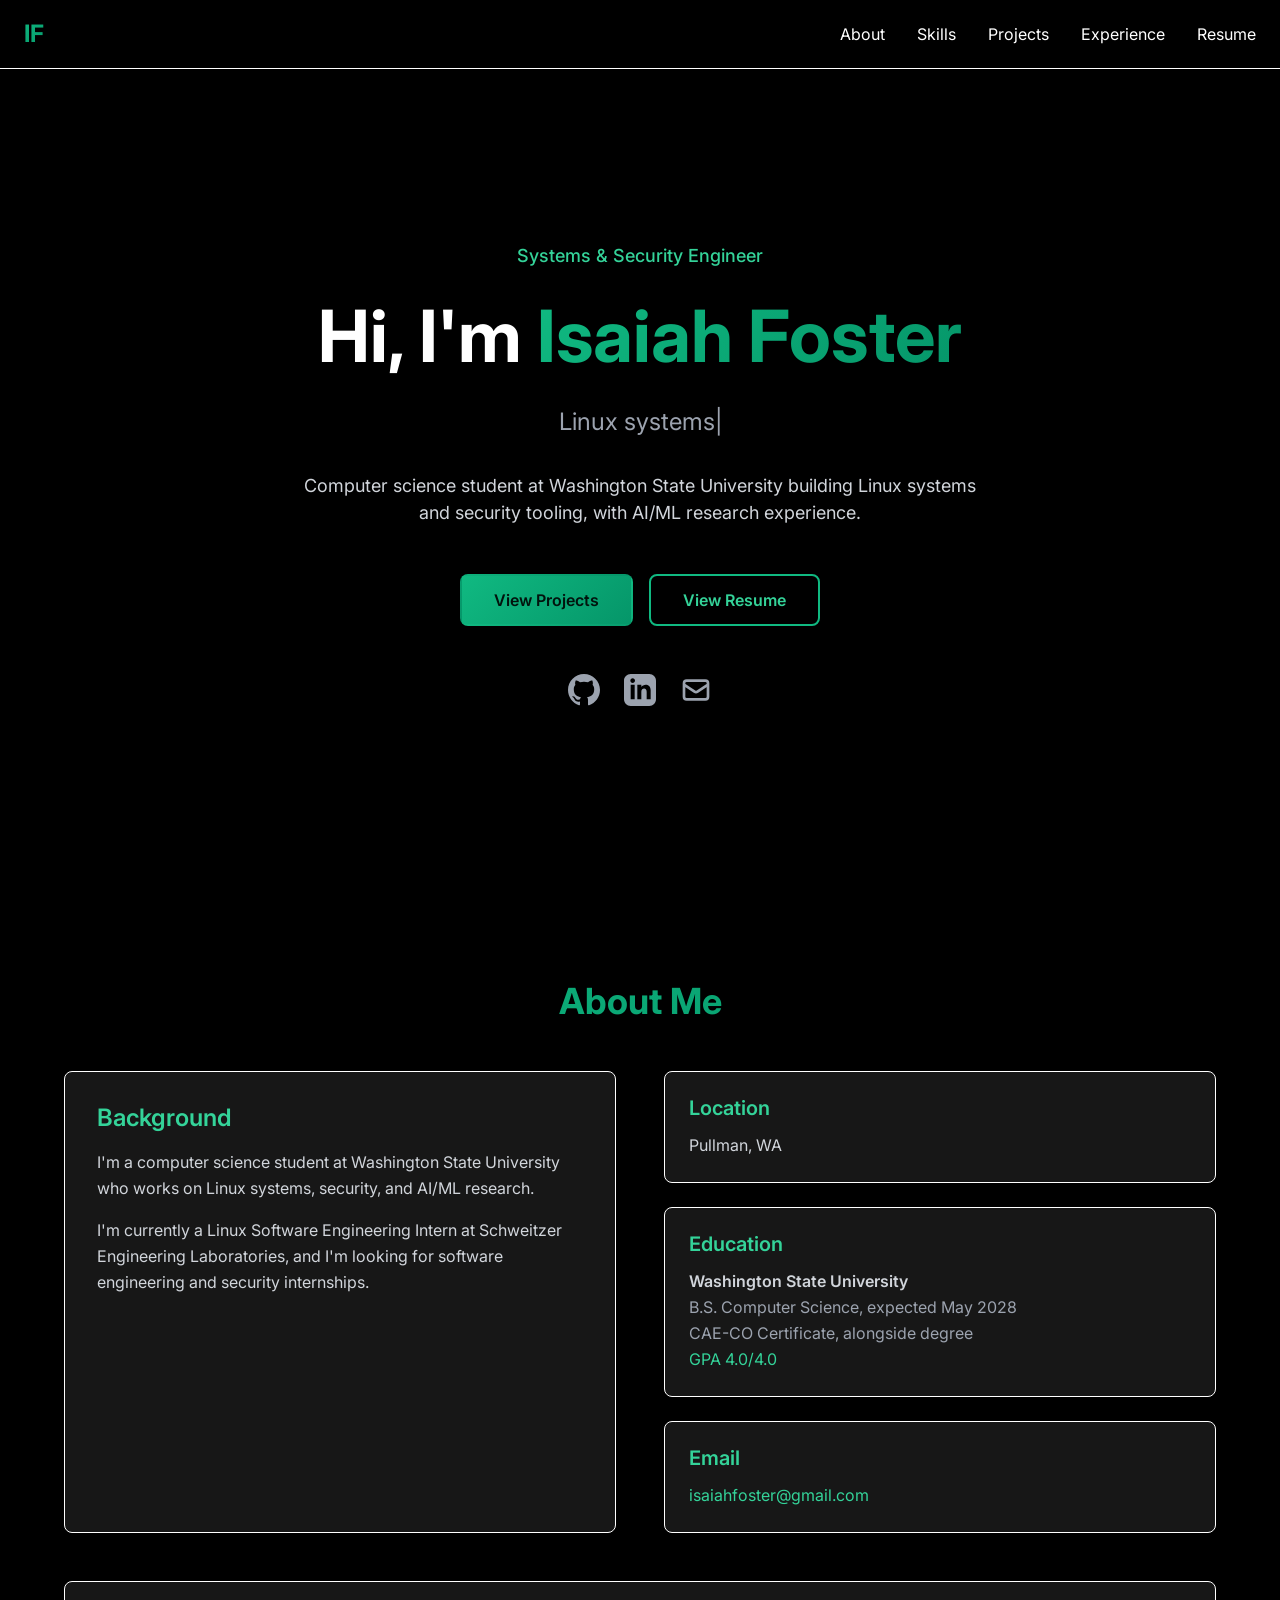
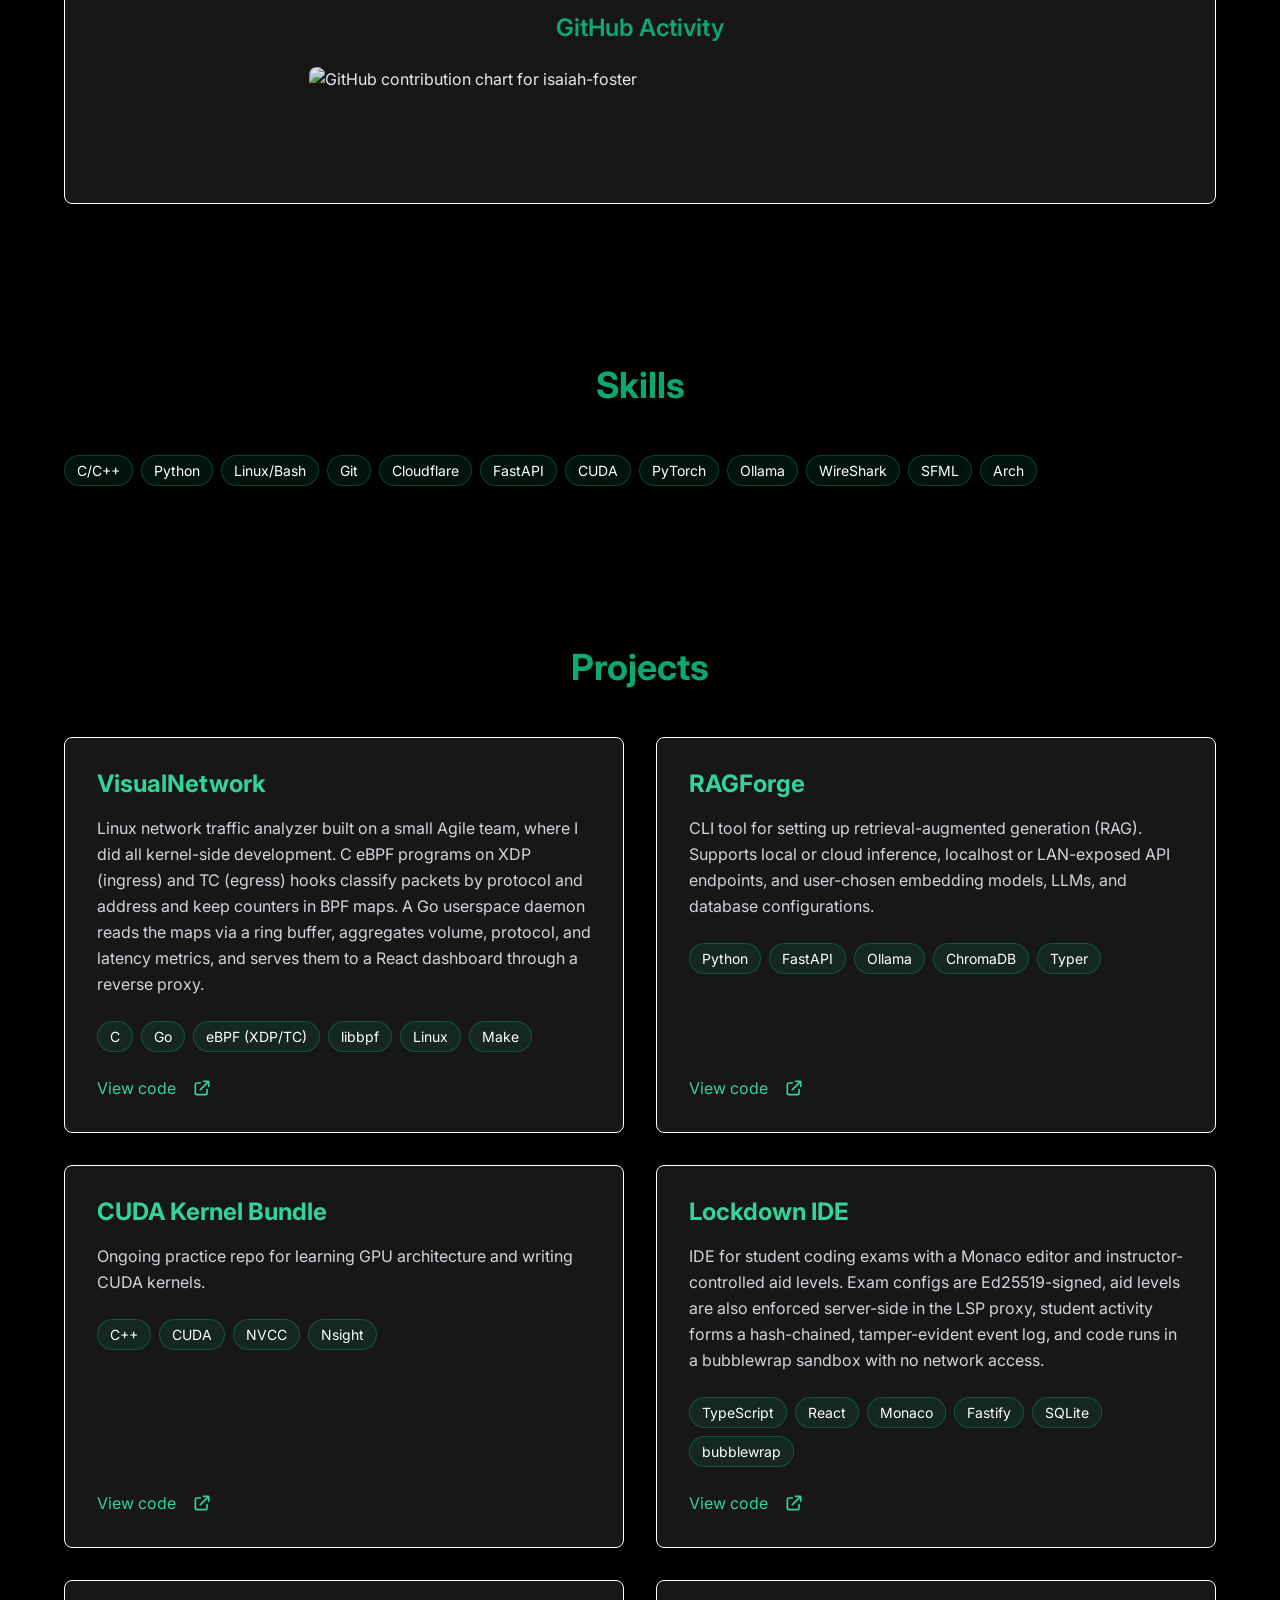
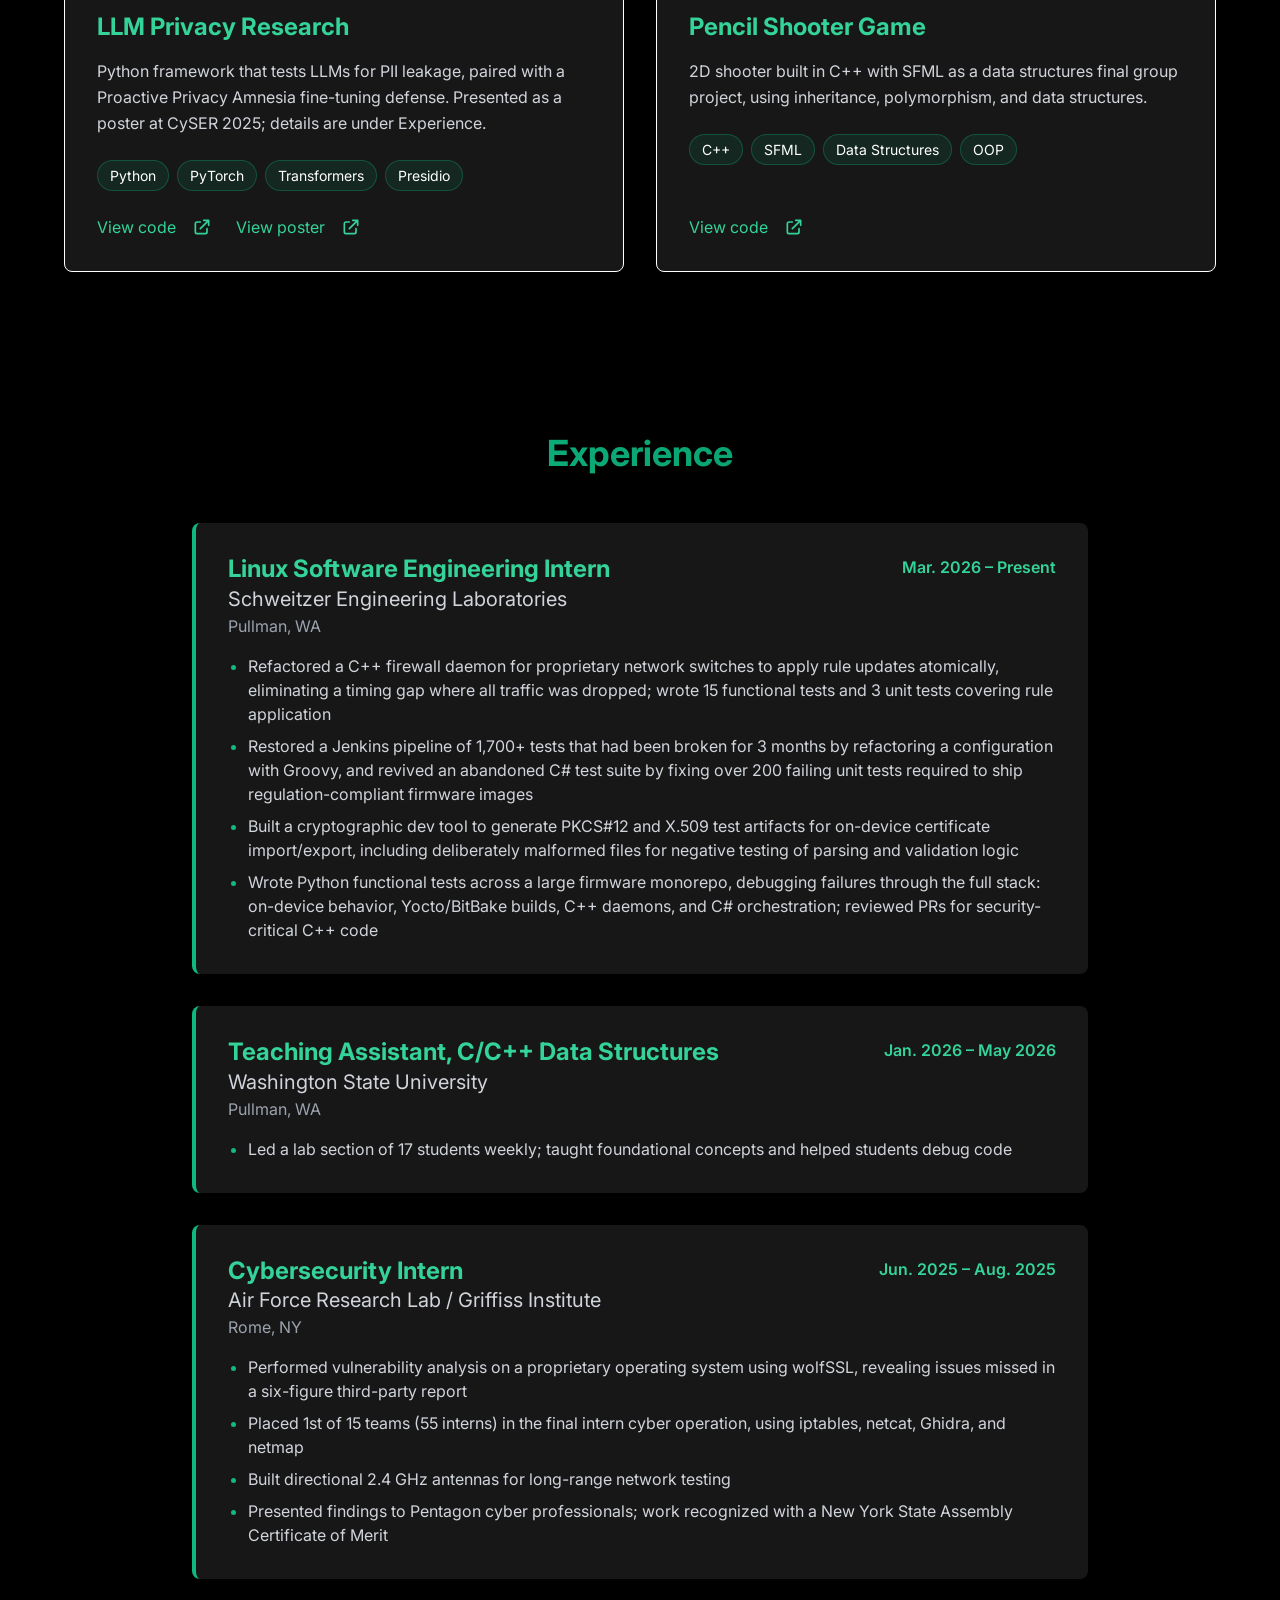
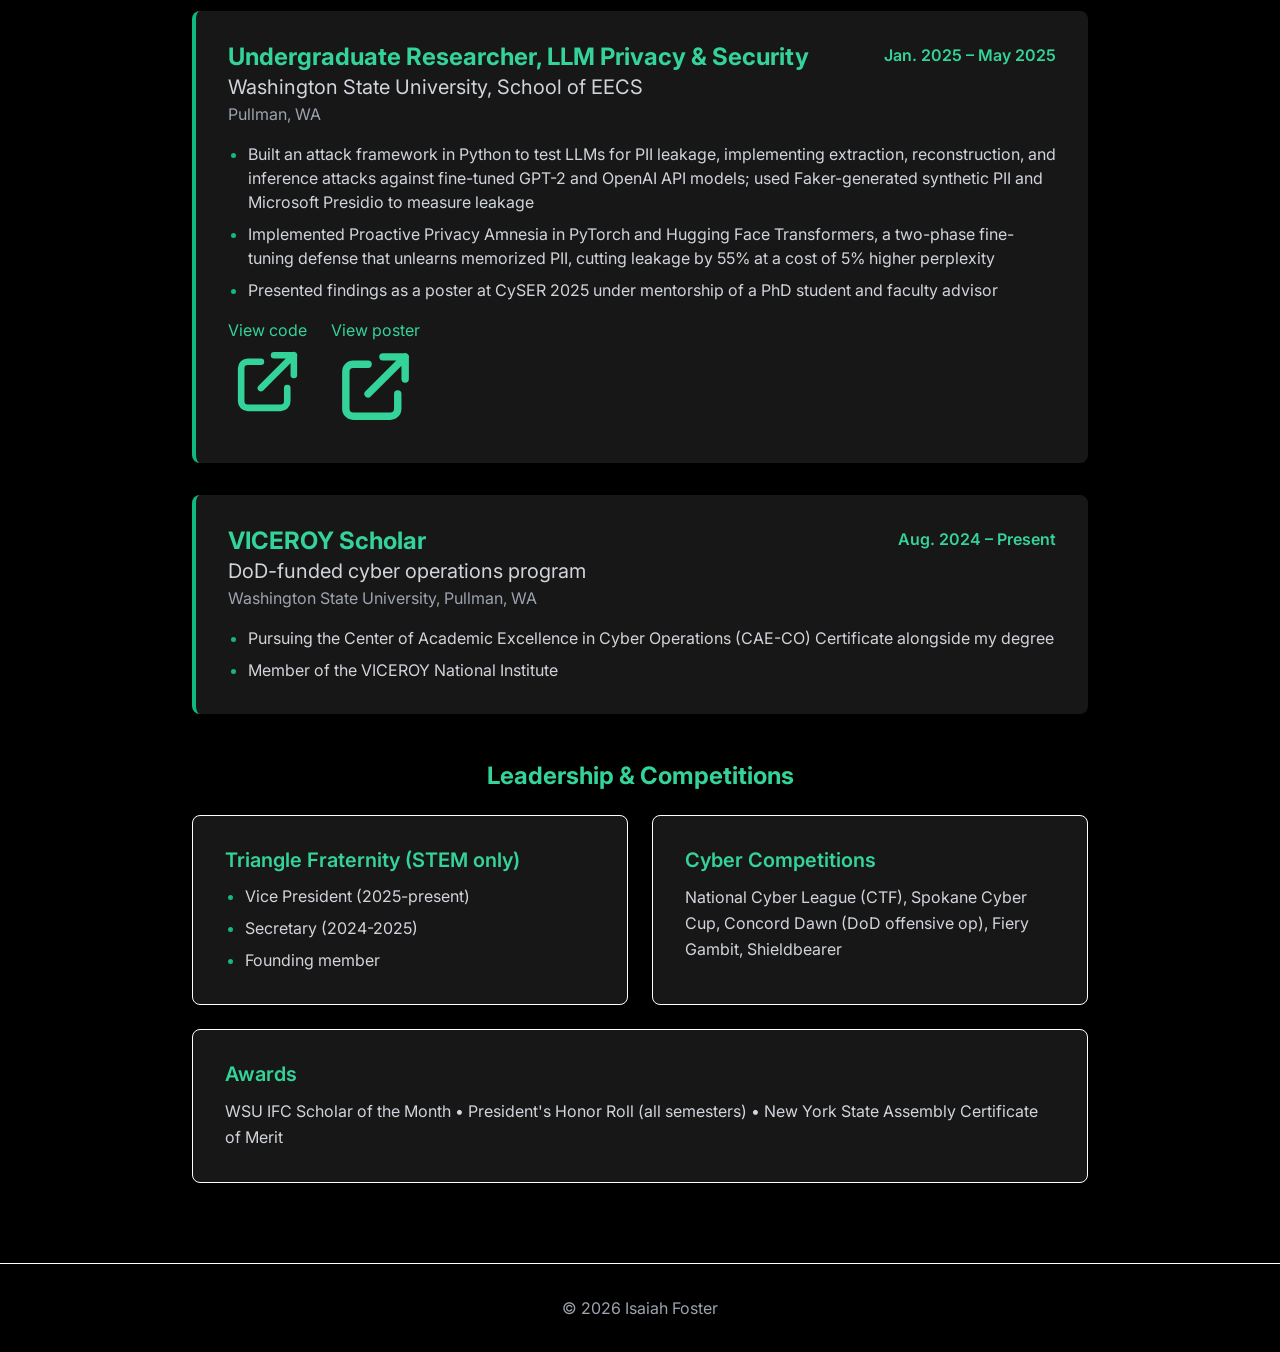
==== index.html @ 3e57e90a "Update content to match current resume - Retitle as Systems & Security Engineer; hero and About ment" ====
<!DOCTYPE html>
<html lang="en">
<head>
    <meta charset="UTF-8">
    <meta name="viewport" content="width=device-width, initial-scale=1.0">
    <title>Isaiah Foster | Systems & Security Engineer</title>
    <script>document.documentElement.classList.add('js');</script>
    <link rel="preconnect" href="https://fonts.googleapis.com">
    <link rel="preconnect" href="https://fonts.gstatic.com" crossorigin>
    <link rel="stylesheet" href="https://fonts.googleapis.com/css2?family=Inter:wght@400;500;600;700&display=swap">
    <link rel="stylesheet" href="style.css">
    <script src="main.js" defer></script>
</head>
<body>
    <a class="skip-link" href="#main">Skip to content</a>

    <header class="site-header">
        <nav class="nav" aria-label="Main">
            <div class="nav-bar">
                <a href="#home" class="logo gradient-text" aria-label="Isaiah Foster, back to top">IF</a>
                <ul class="nav-links">
                    <li><a href="#about">About</a></li>
                    <li><a href="#skills">Skills</a></li>
                    <li><a href="#projects">Projects</a></li>
                    <li><a href="#experience">Experience</a></li>
                    <li><a href="resume.html">Resume</a></li>
                </ul>
                <button id="mobile-menu-btn" class="menu-btn" type="button" aria-expanded="false" aria-controls="mobile-menu" aria-label="Open menu">
                    <svg fill="none" stroke="currentColor" viewBox="0 0 24 24" aria-hidden="true">
                        <path stroke-linecap="round" stroke-linejoin="round" stroke-width="2" d="M4 6h16M4 12h16M4 18h16"/>
                    </svg>
                </button>
            </div>
            <ul id="mobile-menu" class="mobile-menu" hidden>
                <li><a href="#about">About</a></li>
                <li><a href="#skills">Skills</a></li>
                <li><a href="#projects">Projects</a></li>
                <li><a href="#experience">Experience</a></li>
                <li><a href="resume.html">Resume</a></li>
            </ul>
        </nav>
    </header>

    <main id="main">
        <!-- Hero -->
        <section id="home" class="hero" aria-label="Introduction">
            <div class="hero-inner">
                <span class="eyebrow">Systems & Security Engineer</span>
                <h1>Hi, I'm <span class="gradient-text">Isaiah Foster</span></h1>
                <p class="typing" id="typing-text" aria-hidden="true"
                   data-phrases='["Linux systems", "Security", "AI/ML research"]'></p>
                <p class="lead">
                    Computer science student at Washington State University building Linux systems and security tooling, with AI/ML research experience.
                </p>
                <div class="btn-row">
                    <a href="#projects" class="btn btn-primary">View Projects</a>
                    <a href="resume.html" class="btn btn-outline">View Resume</a>
                </div>
                <ul class="socials">
                    <li>
                        <a href="https://github.com/isaiah-foster" target="_blank" rel="noopener noreferrer" aria-label="GitHub">
                            <svg fill="currentColor" viewBox="0 0 24 24" aria-hidden="true">
                                <path d="M12 0c-6.626 0-12 5.373-12 12 0 5.302 3.438 9.8 8.207 11.387.599.111.793-.261.793-.577v-2.234c-3.338.726-4.033-1.416-4.033-1.416-.546-1.387-1.333-1.756-1.333-1.756-1.089-.745.083-.729.083-.729 1.205.084 1.839 1.237 1.839 1.237 1.07 1.834 2.807 1.304 3.492.997.107-.775.418-1.305.762-1.604-2.665-.305-5.467-1.334-5.467-5.931 0-1.311.469-2.381 1.236-3.221-.124-.303-.535-1.524.117-3.176 0 0 1.008-.322 3.301 1.23.957-.266 1.983-.399 3.003-.404 1.02.005 2.047.138 3.006.404 2.291-1.552 3.297-1.23 3.297-1.23.653 1.653.242 2.874.118 3.176.77.84 1.235 1.911 1.235 3.221 0 4.609-2.807 5.624-5.479 5.921.43.372.823 1.102.823 2.222v3.293c0 .319.192.694.801.576 4.765-1.589 8.199-6.086 8.199-11.386 0-6.627-5.373-12-12-12z"/>
                            </svg>
                        </a>
                    </li>
                    <li>
                        <a href="https://www.linkedin.com/in/isaiah-foster001" target="_blank" rel="noopener noreferrer" aria-label="LinkedIn">
                            <svg fill="currentColor" viewBox="0 0 24 24" aria-hidden="true">
                                <path d="M19 0h-14c-2.761 0-5 2.239-5 5v14c0 2.761 2.239 5 5 5h14c2.762 0 5-2.239 5-5v-14c0-2.761-2.238-5-5-5zm-11 19h-3v-11h3v11zm-1.5-12.268c-.966 0-1.75-.79-1.75-1.764s.784-1.764 1.75-1.764 1.75.79 1.75 1.764-.783 1.764-1.75 1.764zm13.5 12.268h-3v-5.604c0-3.368-4-3.113-4 0v5.604h-3v-11h3v1.765c1.396-2.586 7-2.777 7 2.476v6.759z"/>
                            </svg>
                        </a>
                    </li>
                    <li>
                        <a href="mailto:isaiahfoster@gmail.com" aria-label="Email">
                            <svg fill="none" stroke="currentColor" viewBox="0 0 24 24" aria-hidden="true">
                                <path stroke-linecap="round" stroke-linejoin="round" stroke-width="2" d="M3 8l7.89 5.26a2 2 0 002.22 0L21 8M5 19h14a2 2 0 002-2V7a2 2 0 00-2-2H5a2 2 0 00-2 2v10a2 2 0 002 2z"/>
                            </svg>
                        </a>
                    </li>
                </ul>
            </div>
        </section>

        <!-- About -->
        <section id="about" class="section section-fade" aria-labelledby="about-title">
            <div class="container">
                <h2 id="about-title" class="section-title gradient-text">About Me</h2>
                <div class="about-grid">
                    <div class="card">
                        <h3>Background</h3>
                        <p>
                            I'm a computer science student at Washington State University who works on
                            Linux systems, security, and AI/ML research.
                        </p>
                        <p>
                            I'm currently a Linux Software Engineering Intern at Schweitzer Engineering
                            Laboratories, and I'm looking for software engineering and security internships.
                        </p>
                    </div>
                    <div class="stack">
                        <div class="card">
                            <h3>Location</h3>
                            <p>Pullman, WA</p>
                        </div>
                        <div class="card stack-lines">
                            <h3>Education</h3>
                            <p class="strong">Washington State University</p>
                            <p class="muted">B.S. Computer Science, expected May 2028</p>
                            <p class="muted">CAE-CO Certificate, alongside degree</p>
                            <p class="highlight">GPA 4.0/4.0</p>
                        </div>
                        <div class="card">
                            <h3>Email</h3>
                            <p><a href="mailto:isaiahfoster@gmail.com" class="text-link">isaiahfoster@gmail.com</a></p>
                        </div>
                    </div>
                </div>

                <div class="card github-activity">
                    <h3 class="gradient-text">GitHub Activity</h3>
                    <a href="https://github.com/isaiah-foster" target="_blank" rel="noopener noreferrer">
                        <img src="https://ghchart.rshah.org/10b981/isaiah-foster" alt="GitHub contribution chart for isaiah-foster" width="663" height="104" loading="lazy">
                    </a>
                </div>
            </div>
        </section>

        <!-- Skills -->
        <section id="skills" class="section section-fade" aria-labelledby="skills-title">
            <div class="container">
                <h2 id="skills-title" class="section-title gradient-text">Skills</h2>
                <!-- Flat logo grid kept as-is until the grouped skills commit -->
                <ul class="tags">
                    <li class="tag">C/C++</li>
                    <li class="tag">Python</li>
                    <li class="tag">Linux/Bash</li>
                    <li class="tag">Git</li>
                    <li class="tag">Cloudflare</li>
                    <li class="tag">FastAPI</li>
                    <li class="tag">CUDA</li>
                    <li class="tag">PyTorch</li>
                    <li class="tag">Ollama</li>
                    <li class="tag">WireShark</li>
                    <li class="tag">SFML</li>
                    <li class="tag">Arch</li>
                </ul>
            </div>
        </section>

        <!-- Projects -->
        <section id="projects" class="section section-fade" aria-labelledby="projects-title">
            <div class="container">
                <h2 id="projects-title" class="section-title gradient-text">Projects</h2>
                <div class="project-grid">
                    <article class="card card-hover project">
                        <h3>VisualNetwork</h3>
                        <p>
                            Linux network traffic analyzer built on a small Agile team, where I did all kernel-side development.
                            C eBPF programs on XDP (ingress) and TC (egress) hooks classify packets by protocol and address
                            and keep counters in BPF maps. A Go userspace daemon reads the maps via a ring buffer, aggregates
                            volume, protocol, and latency metrics, and serves them to a React dashboard through a reverse proxy.
                        </p>
                        <ul class="tags" aria-label="Technologies">
                            <li class="tag">C</li>
                            <li class="tag">Go</li>
                            <li class="tag">eBPF (XDP/TC)</li>
                            <li class="tag">libbpf</li>
                            <li class="tag">Linux</li>
                            <li class="tag">Make</li>
                        </ul>
                        <div class="project-links">
                            <a href="https://github.com/isaiah-foster/Visual-Network" target="_blank" rel="noopener noreferrer" class="text-link">
                                View code<span class="sr-only"> for VisualNetwork on GitHub</span>
                                <svg fill="none" stroke="currentColor" viewBox="0 0 24 24" aria-hidden="true"><path stroke-linecap="round" stroke-linejoin="round" stroke-width="2" d="M10 6H6a2 2 0 00-2 2v10a2 2 0 002 2h10a2 2 0 002-2v-4M14 4h6m0 0v6m0-6L10 14"/></svg>
                            </a>
                        </div>
                    </article>

                    <article class="card card-hover project">
                        <h3>RAGForge</h3>
                        <p>
                            CLI tool for setting up retrieval-augmented generation (RAG). Supports local or cloud inference,
                            localhost or LAN-exposed API endpoints, and user-chosen embedding models, LLMs, and database configurations.
                        </p>
                        <ul class="tags" aria-label="Technologies">
                            <li class="tag">Python</li>
                            <li class="tag">FastAPI</li>
                            <li class="tag">Ollama</li>
                            <li class="tag">ChromaDB</li>
                            <li class="tag">Typer</li>
                        </ul>
                        <div class="project-links">
                            <a href="https://github.com/isaiah-foster/RAGForge" target="_blank" rel="noopener noreferrer" class="text-link">
                                View code<span class="sr-only"> for RAGForge on GitHub</span>
                                <svg fill="none" stroke="currentColor" viewBox="0 0 24 24" aria-hidden="true"><path stroke-linecap="round" stroke-linejoin="round" stroke-width="2" d="M10 6H6a2 2 0 00-2 2v10a2 2 0 002 2h10a2 2 0 002-2v-4M14 4h6m0 0v6m0-6L10 14"/></svg>
                            </a>
                        </div>
                    </article>

                    <article class="card card-hover project">
                        <h3>CUDA Kernel Bundle</h3>
                        <p>
                            Ongoing practice repo for learning GPU architecture and writing CUDA kernels.
                        </p>
                        <ul class="tags" aria-label="Technologies">
                            <li class="tag">C++</li>
                            <li class="tag">CUDA</li>
                            <li class="tag">NVCC</li>
                            <li class="tag">Nsight</li>
                        </ul>
                        <div class="project-links">
                            <a href="https://github.com/isaiah-foster/CUDA-Kernel-Bundle" target="_blank" rel="noopener noreferrer" class="text-link">
                                View code<span class="sr-only"> for CUDA Kernel Bundle on GitHub</span>
                                <svg fill="none" stroke="currentColor" viewBox="0 0 24 24" aria-hidden="true"><path stroke-linecap="round" stroke-linejoin="round" stroke-width="2" d="M10 6H6a2 2 0 00-2 2v10a2 2 0 002 2h10a2 2 0 002-2v-4M14 4h6m0 0v6m0-6L10 14"/></svg>
                            </a>
                        </div>
                    </article>

                    <article class="card card-hover project">
                        <h3>Lockdown IDE</h3>
                        <p>
                            IDE for student coding exams with a Monaco editor and instructor-controlled aid levels. Exam configs are
                            Ed25519-signed, aid levels are also enforced server-side in the LSP proxy, student activity forms a
                            hash-chained, tamper-evident event log, and code runs in a bubblewrap sandbox with no network access.
                        </p>
                        <ul class="tags" aria-label="Technologies">
                            <li class="tag">TypeScript</li>
                            <li class="tag">React</li>
                            <li class="tag">Monaco</li>
                            <li class="tag">Fastify</li>
                            <li class="tag">SQLite</li>
                            <li class="tag">bubblewrap</li>
                        </ul>
                        <div class="project-links">
                            <a href="https://github.com/isaiah-foster/lockdown-ide" target="_blank" rel="noopener noreferrer" class="text-link">
                                View code<span class="sr-only"> for Lockdown IDE on GitHub</span>
                                <svg fill="none" stroke="currentColor" viewBox="0 0 24 24" aria-hidden="true"><path stroke-linecap="round" stroke-linejoin="round" stroke-width="2" d="M10 6H6a2 2 0 00-2 2v10a2 2 0 002 2h10a2 2 0 002-2v-4M14 4h6m0 0v6m0-6L10 14"/></svg>
                            </a>
                        </div>
                    </article>

                    <article class="card card-hover project">
                        <h3>LLM Privacy Research</h3>
                        <p>
                            Python framework that tests LLMs for PII leakage, paired with a Proactive Privacy Amnesia fine-tuning
                            defense. Presented as a poster at CySER 2025; details are under Experience.
                        </p>
                        <ul class="tags" aria-label="Technologies">
                            <li class="tag">Python</li>
                            <li class="tag">PyTorch</li>
                            <li class="tag">Transformers</li>
                            <li class="tag">Presidio</li>
                        </ul>
                        <div class="project-links">
                            <a href="https://github.com/isaiah-foster/LLM-defense-research-project" target="_blank" rel="noopener noreferrer" class="text-link">
                                View code<span class="sr-only"> for the LLM privacy research on GitHub</span>
                                <svg fill="none" stroke="currentColor" viewBox="0 0 24 24" aria-hidden="true"><path stroke-linecap="round" stroke-linejoin="round" stroke-width="2" d="M10 6H6a2 2 0 00-2 2v10a2 2 0 002 2h10a2 2 0 002-2v-4M14 4h6m0 0v6m0-6L10 14"/></svg>
                            </a>
                            <a href="https://github.com/isaiah-foster/LLM-defense-research-project/blob/ChatUI/GPT2-Testing/Misc/CySER_poster_2025.jpg" target="_blank" rel="noopener noreferrer" class="text-link">
                                View poster<span class="sr-only"> from CySER 2025</span>
                                <svg fill="none" stroke="currentColor" viewBox="0 0 24 24" aria-hidden="true"><path stroke-linecap="round" stroke-linejoin="round" stroke-width="2" d="M10 6H6a2 2 0 00-2 2v10a2 2 0 002 2h10a2 2 0 002-2v-4M14 4h6m0 0v6m0-6L10 14"/></svg>
                            </a>
                        </div>
                    </article>

                    <article class="card card-hover project">
                        <h3>Pencil Shooter Game</h3>
                        <p>
                            2D shooter built in C++ with SFML as a data structures final group project, using inheritance,
                            polymorphism, and data structures.
                        </p>
                        <ul class="tags" aria-label="Technologies">
                            <li class="tag">C++</li>
                            <li class="tag">SFML</li>
                            <li class="tag">Data Structures</li>
                            <li class="tag">OOP</li>
                        </ul>
                        <div class="project-links">
                            <a href="https://github.com/isaiah-foster/Pencil-Shooter-Game" target="_blank" rel="noopener noreferrer" class="text-link">
                                View code<span class="sr-only"> for Pencil Shooter Game on GitHub</span>
                                <svg fill="none" stroke="currentColor" viewBox="0 0 24 24" aria-hidden="true"><path stroke-linecap="round" stroke-linejoin="round" stroke-width="2" d="M10 6H6a2 2 0 00-2 2v10a2 2 0 002 2h10a2 2 0 002-2v-4M14 4h6m0 0v6m0-6L10 14"/></svg>
                            </a>
                        </div>
                    </article>
                </div>
            </div>
        </section>

        <!-- Experience -->
        <section id="experience" class="section section-fade" aria-labelledby="experience-title">
            <div class="container-narrow">
                <h2 id="experience-title" class="section-title gradient-text">Experience</h2>
                <div class="timeline">
                    <article class="job">
                        <div class="job-head">
                            <div>
                                <h3>Linux Software Engineering Intern</h3>
                                <p class="job-org">Schweitzer Engineering Laboratories</p>
                                <p class="job-loc">Pullman, WA</p>
                            </div>
                            <p class="job-date">Mar. 2026 – Present</p>
                        </div>
                        <ul class="bullets">
                            <li>Refactored a C++ firewall daemon for proprietary network switches to apply rule updates atomically, eliminating a timing gap where all traffic was dropped; wrote 15 functional tests and 3 unit tests covering rule application</li>
                            <li>Restored a Jenkins pipeline of 1,700+ tests that had been broken for 3 months by refactoring a configuration with Groovy, and revived an abandoned C# test suite by fixing over 200 failing unit tests required to ship regulation-compliant firmware images</li>
                            <li>Built a cryptographic dev tool to generate PKCS#12 and X.509 test artifacts for on-device certificate import/export, including deliberately malformed files for negative testing of parsing and validation logic</li>
                            <li>Wrote Python functional tests across a large firmware monorepo, debugging failures through the full stack: on-device behavior, Yocto/BitBake builds, C++ daemons, and C# orchestration; reviewed PRs for security-critical C++ code</li>
                        </ul>
                    </article>

                    <article class="job">
                        <div class="job-head">
                            <div>
                                <h3>Teaching Assistant, C/C++ Data Structures</h3>
                                <p class="job-org">Washington State University</p>
                                <p class="job-loc">Pullman, WA</p>
                            </div>
                            <p class="job-date">Jan. 2026 – May 2026</p>
                        </div>
                        <ul class="bullets">
                            <li>Led a lab section of 17 students weekly; taught foundational concepts and helped students debug code</li>
                        </ul>
                    </article>

                    <article class="job">
                        <div class="job-head">
                            <div>
                                <h3>Cybersecurity Intern</h3>
                                <p class="job-org">Air Force Research Lab / Griffiss Institute</p>
                                <p class="job-loc">Rome, NY</p>
                            </div>
                            <p class="job-date">Jun. 2025 – Aug. 2025</p>
                        </div>
                        <ul class="bullets">
                            <li>Performed vulnerability analysis on a proprietary operating system using wolfSSL, revealing issues missed in a six-figure third-party report</li>
                            <li>Placed 1st of 15 teams (55 interns) in the final intern cyber operation, using iptables, netcat, Ghidra, and netmap</li>
                            <li>Built directional 2.4 GHz antennas for long-range network testing</li>
                            <li>Presented findings to Pentagon cyber professionals; work recognized with a New York State Assembly Certificate of Merit</li>
                        </ul>
                    </article>

                    <article class="job">
                        <div class="job-head">
                            <div>
                                <h3>Undergraduate Researcher, LLM Privacy & Security</h3>
                                <p class="job-org">Washington State University, School of EECS</p>
                                <p class="job-loc">Pullman, WA</p>
                            </div>
                            <p class="job-date">Jan. 2025 – May 2025</p>
                        </div>
                        <ul class="bullets">
                            <li>Built an attack framework in Python to test LLMs for PII leakage, implementing extraction, reconstruction, and inference attacks against fine-tuned GPT-2 and OpenAI API models; used Faker-generated synthetic PII and Microsoft Presidio to measure leakage</li>
                            <li>Implemented Proactive Privacy Amnesia in PyTorch and Hugging Face Transformers, a two-phase fine-tuning defense that unlearns memorized PII, cutting leakage by 55% at a cost of 5% higher perplexity</li>
                            <li>Presented findings as a poster at CySER 2025 under mentorship of a PhD student and faculty advisor</li>
                        </ul>
                        <div class="job-links">
                            <a href="https://github.com/isaiah-foster/LLM-defense-research-project" target="_blank" rel="noopener noreferrer" class="text-link">
                                View code<span class="sr-only"> for the LLM privacy research on GitHub</span>
                                <svg fill="none" stroke="currentColor" viewBox="0 0 24 24" aria-hidden="true"><path stroke-linecap="round" stroke-linejoin="round" stroke-width="2" d="M10 6H6a2 2 0 00-2 2v10a2 2 0 002 2h10a2 2 0 002-2v-4M14 4h6m0 0v6m0-6L10 14"/></svg>
                            </a>
                            <a href="https://github.com/isaiah-foster/LLM-defense-research-project/blob/ChatUI/GPT2-Testing/Misc/CySER_poster_2025.jpg" target="_blank" rel="noopener noreferrer" class="text-link">
                                View poster<span class="sr-only"> from CySER 2025</span>
                                <svg fill="none" stroke="currentColor" viewBox="0 0 24 24" aria-hidden="true"><path stroke-linecap="round" stroke-linejoin="round" stroke-width="2" d="M10 6H6a2 2 0 00-2 2v10a2 2 0 002 2h10a2 2 0 002-2v-4M14 4h6m0 0v6m0-6L10 14"/></svg>
                            </a>
                        </div>
                    </article>

                    <article class="job">
                        <div class="job-head">
                            <div>
                                <h3>VICEROY Scholar</h3>
                                <p class="job-org">DoD-funded cyber operations program</p>
                                <p class="job-loc">Washington State University, Pullman, WA</p>
                            </div>
                            <p class="job-date">Aug. 2024 – Present</p>
                        </div>
                        <ul class="bullets">
                            <li>Pursuing the Center of Academic Excellence in Cyber Operations (CAE-CO) Certificate alongside my degree</li>
                            <li>Member of the VICEROY National Institute</li>
                        </ul>
                    </article>
                </div>

                <div class="extras">
                    <h3>Leadership & Competitions</h3>
                    <div class="extras-grid">
                        <div class="card">
                            <h4>Triangle Fraternity (STEM only)</h4>
                            <ul class="bullets">
                                <li>Vice President (2025-present)</li>
                                <li>Secretary (2024-2025)</li>
                                <li>Founding member</li>
                            </ul>
                        </div>
                        <div class="card">
                            <h4>Cyber Competitions</h4>
                            <p>National Cyber League (CTF), Spokane Cyber Cup, Concord Dawn (DoD offensive op), Fiery Gambit, Shieldbearer</p>
                        </div>
                    </div>
                    <div class="card">
                        <h4>Awards</h4>
                        <p>WSU IFC Scholar of the Month • President's Honor Roll (all semesters) • New York State Assembly Certificate of Merit</p>
                    </div>
                </div>
            </div>
        </section>
    </main>

    <footer class="site-footer">
        <p>&copy; 2026 Isaiah Foster</p>
    </footer>
</body>
</html>
---- style.css ----
/* Isaiah Foster — site styles. Plain CSS, no build step. */

:root {
    --bg: #000;
    --surface: #171717;
    --border: #fff;
    --text: #fff;
    --text-muted: #d1d5db;
    --text-subtle: #9ca3af;
    --accent: #10b981;
    --accent-dark: #059669;
    --accent-light: #34d399;
    --accent-lighter: #6ee7b7;
    --on-accent: #02130d;
    --radius: 0.5rem;
    --nav-height: 4.5rem;
    color-scheme: dark;
}

/* ---------- Reset ---------- */

*, *::before, *::after {
    box-sizing: border-box;
}

html {
    -webkit-text-size-adjust: 100%;
}

body {
    margin: 0;
    background: var(--bg);
    color: var(--text);
    font-family: 'Inter', system-ui, -apple-system, 'Segoe UI', Roboto, Helvetica, Arial, sans-serif;
    line-height: 1.5;
}

h1, h2, h3, h4, p, ul {
    margin: 0;
}

h1, h2, h3, h4 {
    line-height: 1.2;
}

img, svg {
    display: block;
    max-width: 100%;
}

img {
    height: auto;
}

a {
    color: inherit;
    text-decoration: none;
}

button {
    font: inherit;
    color: inherit;
    background: none;
    border: 0;
    padding: 0;
    cursor: pointer;
}

:focus-visible {
    outline: 2px solid var(--accent-light);
    outline-offset: 3px;
    border-radius: 2px;
}

[id] {
    scroll-margin-top: calc(var(--nav-height) + 0.5rem);
}

.sr-only {
    position: absolute;
    width: 1px;
    height: 1px;
    padding: 0;
    margin: -1px;
    overflow: hidden;
    clip: rect(0, 0, 0, 0);
    white-space: nowrap;
    border: 0;
}

.skip-link {
    position: absolute;
    top: -100px;
    left: 1rem;
    z-index: 100;
    padding: 0.5rem 1rem;
    border-radius: var(--radius);
    background: var(--accent);
    color: var(--on-accent);
    font-weight: 600;
}

.skip-link:focus {
    top: 1rem;
}

/* ---------- Shared pieces ---------- */

.container {
    max-width: 72rem;
    margin-inline: auto;
}

.container-narrow {
    max-width: 56rem;
    margin-inline: auto;
}

.gradient-text {
    background: linear-gradient(135deg, var(--accent) 0%, var(--accent-dark) 100%);
    -webkit-background-clip: text;
    background-clip: text;
    -webkit-text-fill-color: transparent;
    color: var(--accent);
}

.card {
    background: var(--surface);
    border: 1px solid var(--border);
    border-radius: var(--radius);
    padding: 1.5rem;
}

.card-lg {
    padding: 1.5rem;
}

.card-hover {
    transition: transform 0.3s ease, box-shadow 0.3s ease;
}

.card-hover:hover {
    transform: translateY(-8px);
    box-shadow: 0 20px 40px rgba(16, 185, 129, 0.3);
}

.tags {
    display: flex;
    flex-wrap: wrap;
    gap: 0.5rem;
    padding: 0;
    list-style: none;
}

.tag {
    padding: 0.25rem 0.75rem;
    border-radius: 9999px;
    font-size: 0.875rem;
    background: rgba(16, 185, 129, 0.1);
    border: 1px solid rgba(16, 185, 129, 0.3);
    transition: background-color 0.3s ease, border-color 0.3s ease;
}

.tag:hover {
    background: rgba(16, 185, 129, 0.2);
    border-color: rgba(16, 185, 129, 0.5);
}

.text-link {
    color: var(--accent-light);
    transition: color 0.2s ease;
}

.text-link:hover {
    color: var(--accent-lighter);
}

.btn {
    display: inline-block;
    padding: 0.75rem 2rem;
    border-radius: var(--radius);
    border: 2px solid transparent;
    font-weight: 600;
    text-align: center;
    transition: opacity 0.2s ease, background-color 0.2s ease, color 0.2s ease;
}

.btn-primary {
    background: linear-gradient(135deg, var(--accent) 0%, var(--accent-dark) 100%);
    color: var(--on-accent);
}

.btn-primary:hover {
    opacity: 0.9;
}

.btn-outline {
    border-color: var(--accent);
    color: var(--accent-light);
}

.btn-outline:hover {
    background: var(--accent);
    color: var(--on-accent);
}

/* ---------- Navigation ---------- */

.site-header {
    position: fixed;
    top: 0;
    left: 0;
    right: 0;
    z-index: 50;
    background: rgba(0, 0, 0, 0.8);
    -webkit-backdrop-filter: blur(12px);
    backdrop-filter: blur(12px);
    border-bottom: 1px solid var(--border);
}

.nav {
    max-width: 80rem;
    margin-inline: auto;
    padding: 1rem 1.5rem;
}

.nav-bar {
    display: flex;
    justify-content: space-between;
    align-items: center;
}

.logo {
    font-size: 1.5rem;
    font-weight: 700;
}

.nav-links {
    display: none;
    gap: 2rem;
    padding: 0;
    list-style: none;
}

.nav-links a,
.mobile-menu a {
    transition: color 0.2s ease;
}

.nav-links a:hover,
.mobile-menu a:hover,
.nav-links a[aria-current="page"] {
    color: var(--accent-light);
}

.nav-links-static {
    display: flex;
    gap: 1.5rem;
}

.menu-btn {
    display: flex;
    padding: 0.5rem;
    margin: -0.5rem;
}

.menu-btn svg {
    width: 1.5rem;
    height: 1.5rem;
}

.mobile-menu {
    padding: 0;
    margin-top: 1rem;
    list-style: none;
}

.mobile-menu a {
    display: block;
    padding: 0.5rem 0;
}

@media (min-width: 768px) {
    .nav-links {
        display: flex;
    }

    .menu-btn,
    .mobile-menu {
        display: none;
    }
}

/* ---------- Sections ---------- */

.section {
    padding: 5rem 1.5rem;
}

.section-title {
    font-size: 2.25rem;
    font-weight: 700;
    text-align: center;
    margin-bottom: 3rem;
}

/* Fade-in only applies when JS is running, so content is never stuck hidden. */
.js .section-fade {
    opacity: 0;
    transform: translateY(30px);
    transition: opacity 0.8s ease, transform 0.8s ease;
}

.js .section-fade.visible {
    opacity: 1;
    transform: none;
}

/* ---------- Hero ---------- */

.hero {
    min-height: 100vh;
    min-height: 100svh;
    display: flex;
    align-items: center;
    justify-content: center;
    padding: 6rem 1.5rem 3rem;
    text-align: center;
}

.hero-inner {
    max-width: 56rem;
}

.eyebrow {
    display: block;
    margin-bottom: 1.5rem;
    color: var(--accent-light);
    font-size: 1.125rem;
    font-weight: 500;
}

.hero h1 {
    font-size: clamp(2.5rem, 9vw, 4.5rem);
    font-weight: 700;
    margin-bottom: 1.5rem;
}

.typing {
    min-height: 1.5em;
    margin-bottom: 2rem;
    color: var(--text-subtle);
    font-size: 1.25rem;
}

.typing-cursor::after {
    content: '|';
    animation: blink 1s infinite;
}

@keyframes blink {
    0%, 50% { opacity: 1; }
    51%, 100% { opacity: 0; }
}

.lead {
    max-width: 42rem;
    margin: 0 auto 3rem;
    color: var(--text-muted);
    font-size: 1.125rem;
}

.btn-row {
    display: flex;
    flex-direction: column;
    gap: 1rem;
    justify-content: center;
}

.socials {
    display: flex;
    justify-content: center;
    gap: 1.5rem;
    margin-top: 3rem;
    padding: 0;
    list-style: none;
}

.socials a {
    display: block;
    color: var(--text-subtle);
    transition: color 0.2s ease;
}

.socials a:hover {
    color: var(--accent-light);
}

.socials svg {
    width: 2rem;
    height: 2rem;
}

@media (min-width: 640px) {
    .btn-row {
        flex-direction: row;
    }
}

@media (min-width: 768px) {
    .typing {
        font-size: 1.5rem;
    }
}

/* ---------- About ---------- */

.about-grid {
    display: grid;
    gap: 3rem;
}

.stack {
    display: grid;
    gap: 1.5rem;
    align-content: start;
}

.card h3 {
    margin-bottom: 1rem;
    color: var(--accent-light);
    font-size: 1.5rem;
    font-weight: 600;
}

.card h4 {
    margin-bottom: 0.75rem;
    color: var(--accent-light);
    font-size: 1.25rem;
    font-weight: 600;
}

.stack .card h3 {
    margin-bottom: 0.75rem;
    font-size: 1.25rem;
}

.card p {
    color: var(--text-muted);
    line-height: 1.625;
}

.card p + p {
    margin-top: 1rem;
}

.card .muted {
    color: var(--text-subtle);
}

.stack-lines p + p {
    margin-top: 0;
}

.strong {
    font-weight: 600;
}

.highlight {
    margin-top: 0.5rem;
    color: var(--accent-light) !important;
}

.github-activity {
    margin-top: 3rem;
}

.github-activity h3 {
    text-align: center;
    margin-bottom: 1.5rem;
}

.github-activity a {
    display: block;
    width: fit-content;
    max-width: 100%;
    margin-inline: auto;
}

.github-activity img {
    border-radius: var(--radius);
    opacity: 0.9;
    transition: opacity 0.2s ease;
}

.github-activity a:hover img {
    opacity: 1;
}

@media (min-width: 768px) {
    .about-grid {
        grid-template-columns: 1fr 1fr;
    }
}

/* ---------- Skills ---------- */

.skills-grid {
    display: grid;
    gap: 1.5rem;
}

.skills-grid .card h3 {
    font-size: 1.25rem;
}

@media (min-width: 768px) {
    .skills-grid {
        grid-template-columns: repeat(2, 1fr);
    }
}

@media (min-width: 1024px) {
    .skills-grid {
        grid-template-columns: repeat(3, 1fr);
    }
}

/* ---------- Projects ---------- */

.project-grid {
    display: grid;
    gap: 2rem;
}

.project {
    display: flex;
    flex-direction: column;
}

.project h3 {
    font-weight: 700;
}

.project > p {
    margin-bottom: 1.5rem;
}

.project .tags {
    margin-bottom: 1.5rem;
}

.project-links {
    display: flex;
    flex-wrap: wrap;
    gap: 1.5rem;
    margin-top: auto;
}

.project-links a {
    display: inline-flex;
    align-items: center;
    gap: 0.5rem;
}

.project-links svg {
    width: 1.25rem;
    height: 1.25rem;
}

@media (min-width: 768px) {
    .project-grid {
        grid-template-columns: 1fr 1fr;
    }
}

/* ---------- Experience ---------- */

.timeline {
    display: grid;
    gap: 2rem;
}

.job {
    background: var(--surface);
    border-radius: var(--radius);
    border-left: 4px solid var(--accent);
    padding: 1.5rem;
}

.job-head {
    display: flex;
    flex-direction: column;
    gap: 0.5rem;
    margin-bottom: 1rem;
}

.job h3 {
    color: var(--accent-light);
    font-size: 1.5rem;
    font-weight: 700;
}

.job-org {
    color: var(--text-muted);
    font-size: 1.25rem;
}

.job-loc {
    color: var(--text-subtle);
}

.job-date {
    flex-shrink: 0;
    color: var(--accent-light);
    font-weight: 600;
}

.bullets {
    display: grid;
    gap: 0.5rem;
    padding-left: 1.25rem;
    color: var(--text-muted);
}

.bullets li::marker {
    color: var(--accent);
}

.job-links {
    display: flex;
    flex-wrap: wrap;
    gap: 1.5rem;
    margin-top: 1rem;
}

.extras {
    margin-top: 3rem;
}

.extras > h3 {
    margin-bottom: 1.5rem;
    color: var(--accent-light);
    font-size: 1.5rem;
    font-weight: 700;
    text-align: center;
}

.extras-grid {
    display: grid;
    gap: 1.5rem;
}

.extras-grid + .card {
    margin-top: 1.5rem;
}

@media (min-width: 768px) {
    .job-head {
        flex-direction: row;
        justify-content: space-between;
        align-items: flex-start;
        gap: 1.5rem;
    }

    .extras-grid {
        grid-template-columns: 1fr 1fr;
    }
}

/* ---------- Footer ---------- */

.site-footer {
    padding: 2rem 1.5rem;
    border-top: 1px solid var(--border);
    color: var(--text-subtle);
    text-align: center;
}

/* ---------- Resume page ---------- */

.resume-main {
    padding: calc(var(--nav-height) + 1.5rem) 1.5rem 2.5rem;
}

.resume-panel {
    max-width: 64rem;
    margin-inline: auto;
    background: var(--surface);
    border: 1px solid var(--border);
    border-radius: var(--radius);
    overflow: hidden;
}

.resume-bar {
    display: flex;
    flex-wrap: wrap;
    align-items: center;
    justify-content: space-between;
    gap: 1rem;
    padding: 1rem 1.5rem;
    border-bottom: 1px solid var(--border);
}

.resume-bar h1 {
    color: var(--accent-light);
    font-size: 1.5rem;
    font-weight: 600;
}

.resume-actions {
    display: flex;
    flex-wrap: wrap;
    align-items: center;
    gap: 1rem;
}

.resume-actions .btn {
    padding: 0.5rem 1.25rem;
}

.resume-embed {
    display: block;
    width: 100%;
    aspect-ratio: 8.5 / 11;
    border: 0;
    background: #fff;
}

.resume-fallback {
    padding: 2rem 1.5rem;
    background: var(--surface);
    color: var(--text-muted);
    text-align: center;
}

.resume-fallback p + p {
    margin-top: 1rem;
}

/* ---------- Larger screens ---------- */

@media (min-width: 640px) {
    .card,
    .job {
        padding: 2rem;
    }

    .stack .card {
        padding: 1.5rem;
    }
}

/* ---------- Motion ---------- */

@media (prefers-reduced-motion: no-preference) {
    html {
        scroll-behavior: smooth;
    }
}

@media (prefers-reduced-motion: reduce) {
    *, *::before, *::after {
        animation-duration: 0.01ms !important;
        animation-iteration-count: 1 !important;
        transition-duration: 0.01ms !important;
    }

    .card-hover:hover {
        transform: none;
    }

    .js .section-fade {
        opacity: 1;
        transform: none;
    }

    .typing-cursor::after {
        content: none;
    }
}
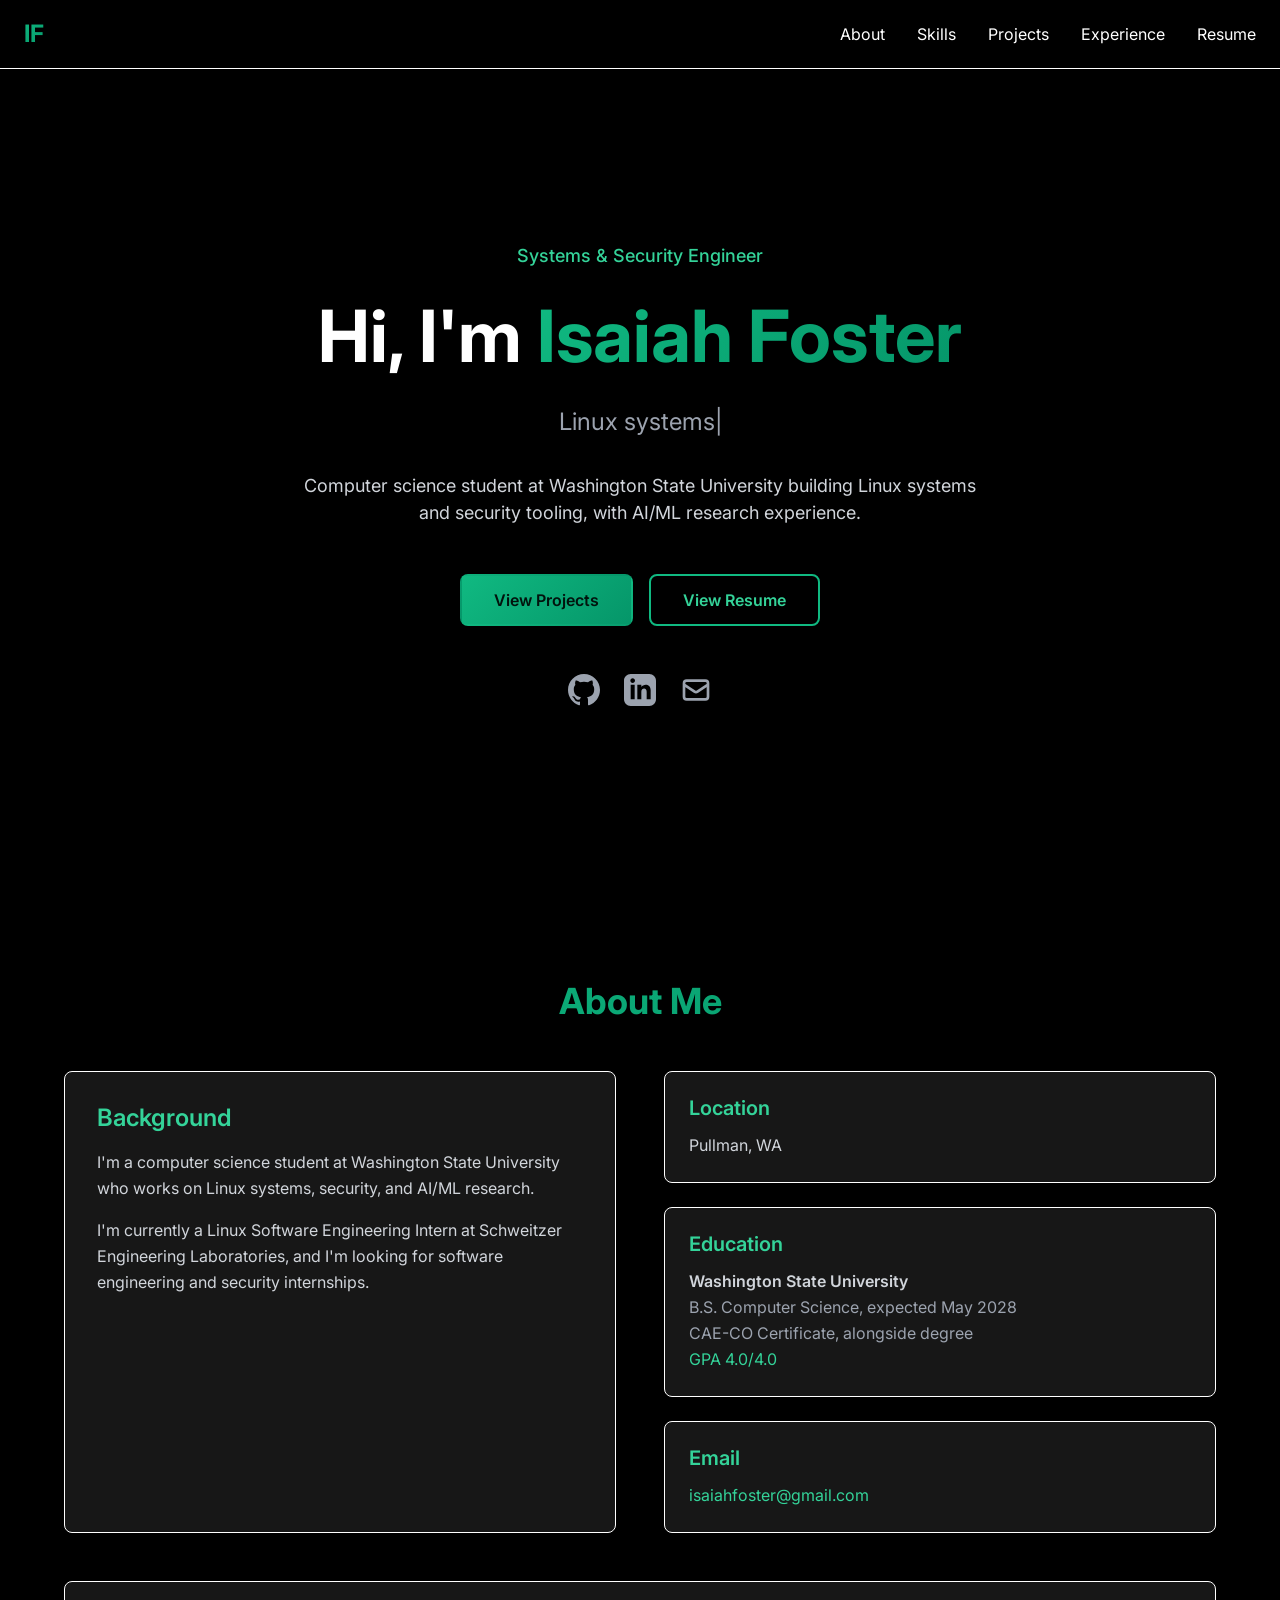
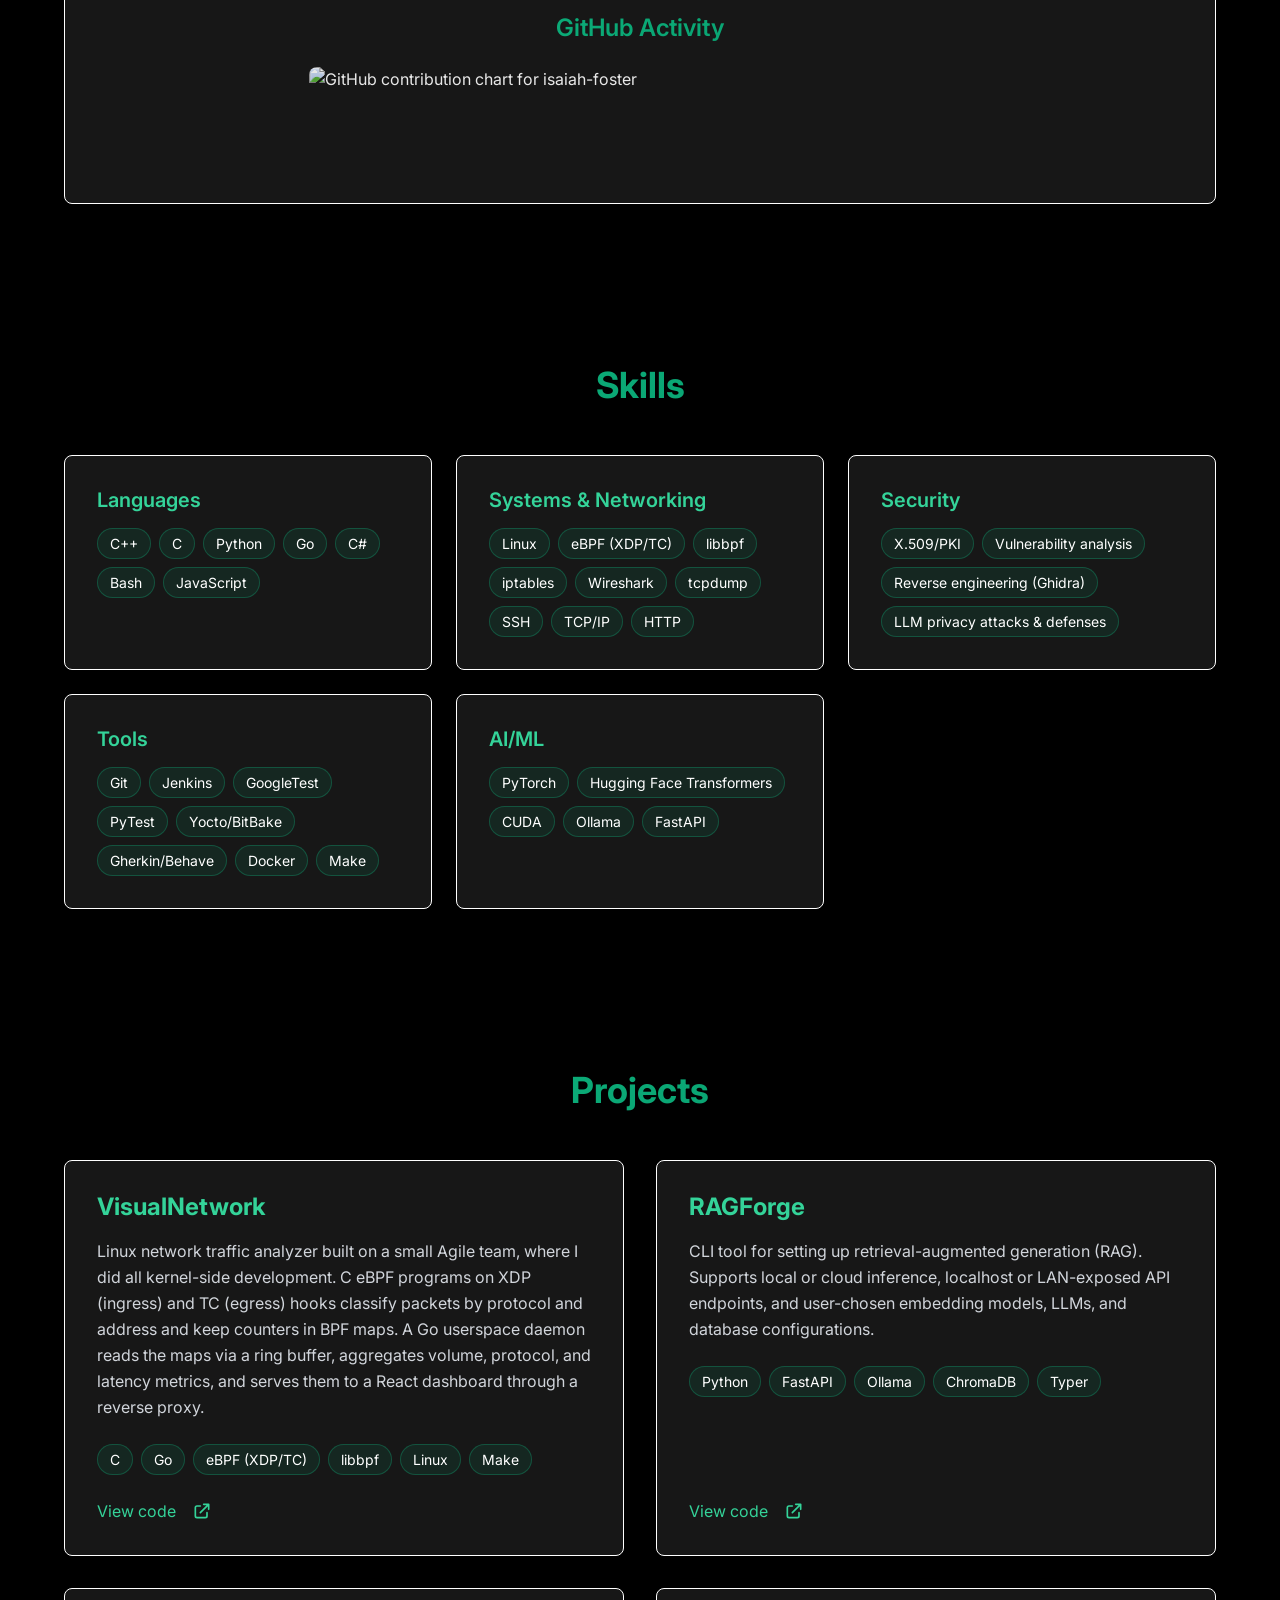
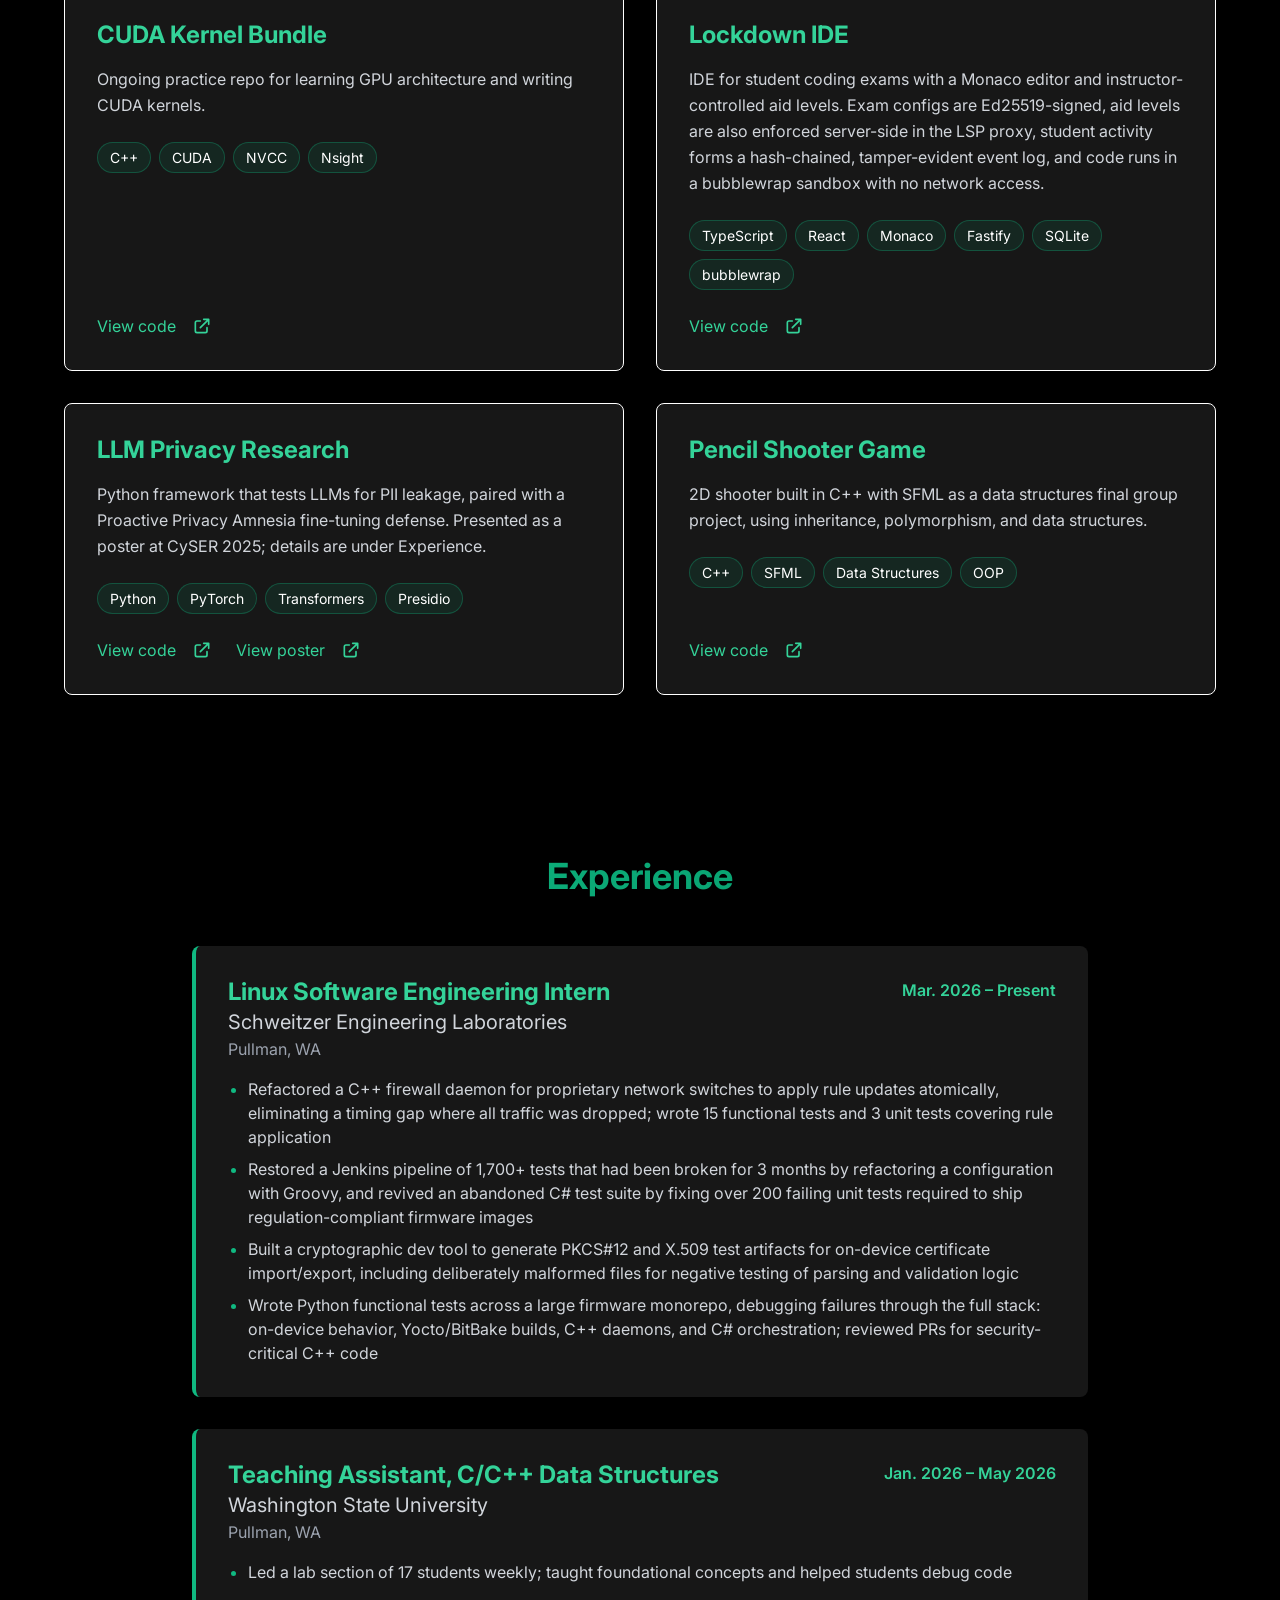
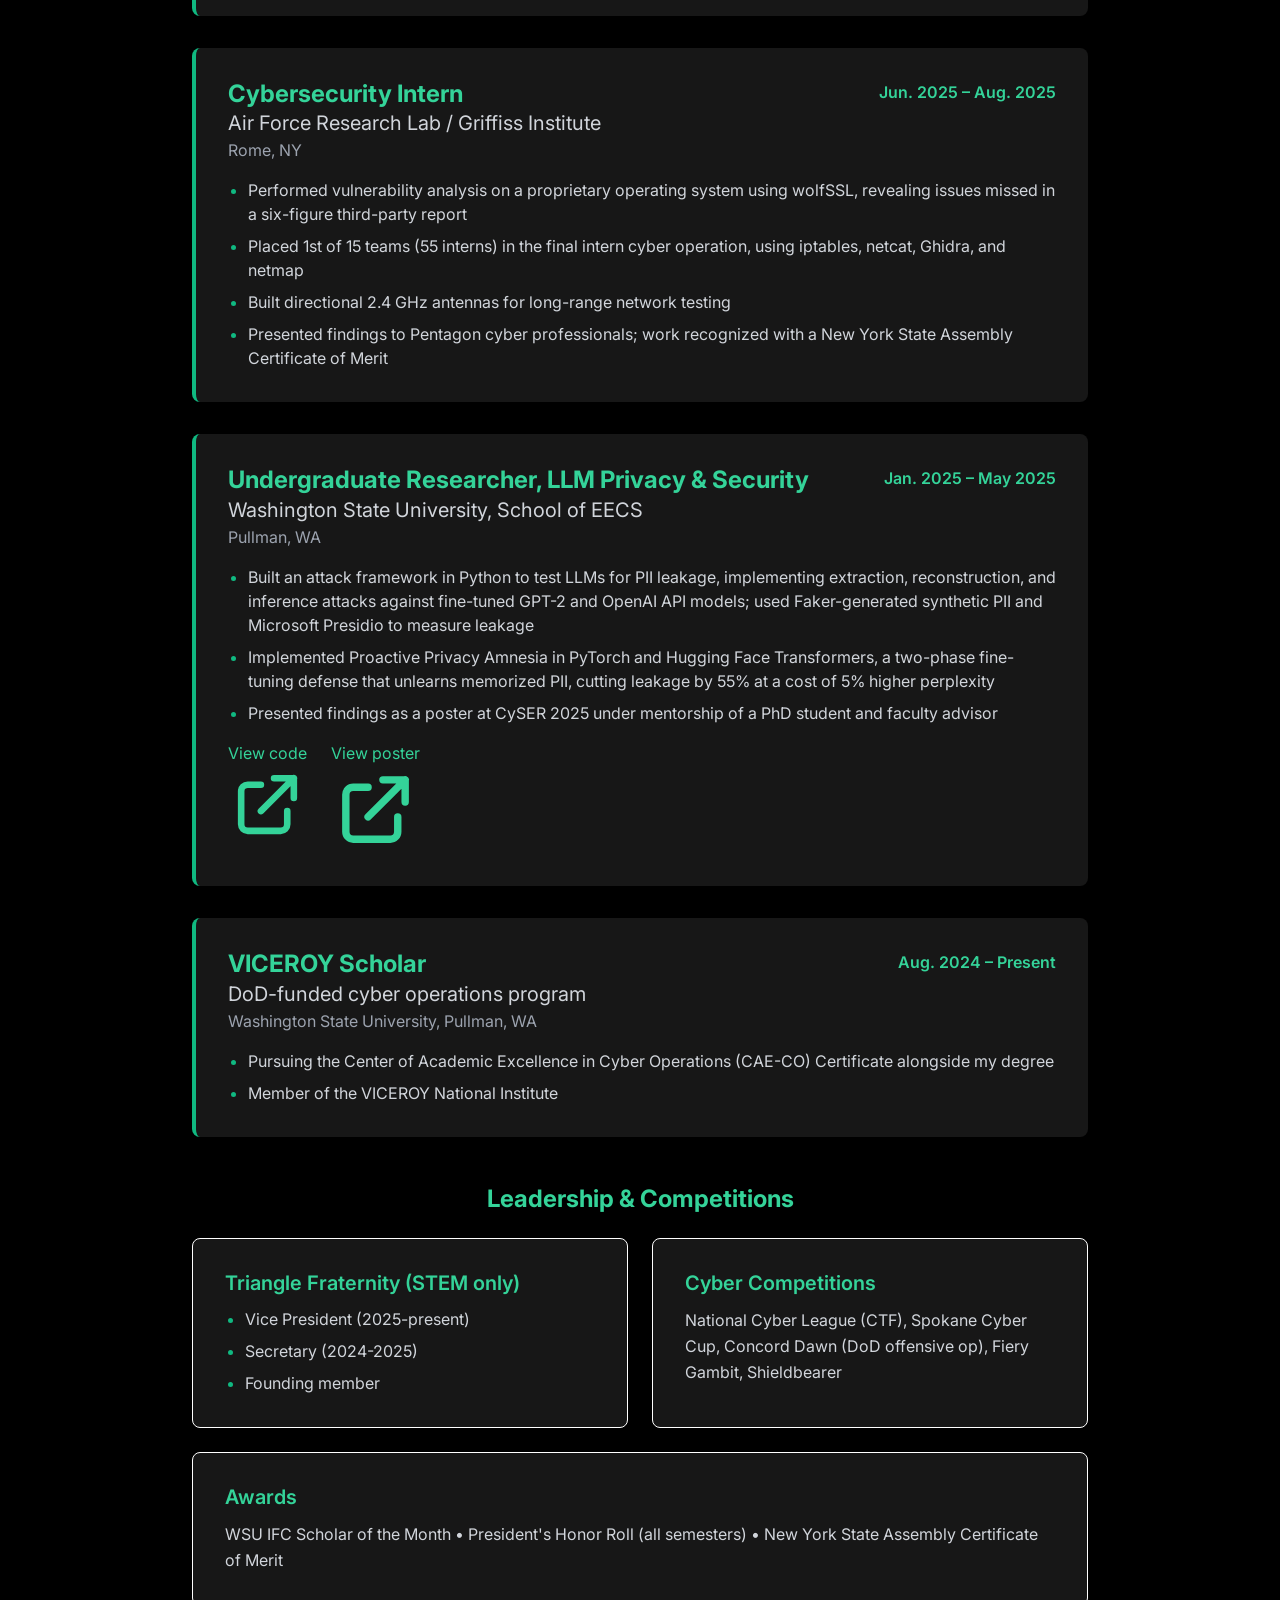
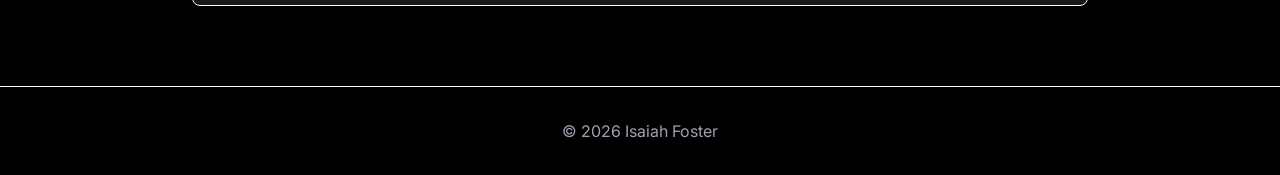
==== commit dad3d880: "Group skills into categories Replace the flat logo grid with Languages, Systems & Networking, Securi" ====
--- a/index.html
+++ b/index.html
@@ -130,21 +130,66 @@
         <section id="skills" class="section section-fade" aria-labelledby="skills-title">
             <div class="container">
                 <h2 id="skills-title" class="section-title gradient-text">Skills</h2>
-                <!-- Flat logo grid kept as-is until the grouped skills commit -->
-                <ul class="tags">
-                    <li class="tag">C/C++</li>
-                    <li class="tag">Python</li>
-                    <li class="tag">Linux/Bash</li>
-                    <li class="tag">Git</li>
-                    <li class="tag">Cloudflare</li>
-                    <li class="tag">FastAPI</li>
-                    <li class="tag">CUDA</li>
-                    <li class="tag">PyTorch</li>
-                    <li class="tag">Ollama</li>
-                    <li class="tag">WireShark</li>
-                    <li class="tag">SFML</li>
-                    <li class="tag">Arch</li>
-                </ul>
+                <div class="skills-grid">
+                    <div class="card">
+                        <h3>Languages</h3>
+                        <ul class="tags">
+                            <li class="tag">C++</li>
+                            <li class="tag">C</li>
+                            <li class="tag">Python</li>
+                            <li class="tag">Go</li>
+                            <li class="tag">C#</li>
+                            <li class="tag">Bash</li>
+                            <li class="tag">JavaScript</li>
+                        </ul>
+                    </div>
+                    <div class="card">
+                        <h3>Systems &amp; Networking</h3>
+                        <ul class="tags">
+                            <li class="tag">Linux</li>
+                            <li class="tag">eBPF (XDP/TC)</li>
+                            <li class="tag">libbpf</li>
+                            <li class="tag">iptables</li>
+                            <li class="tag">Wireshark</li>
+                            <li class="tag">tcpdump</li>
+                            <li class="tag">SSH</li>
+                            <li class="tag">TCP/IP</li>
+                            <li class="tag">HTTP</li>
+                        </ul>
+                    </div>
+                    <div class="card">
+                        <h3>Security</h3>
+                        <ul class="tags">
+                            <li class="tag">X.509/PKI</li>
+                            <li class="tag">Vulnerability analysis</li>
+                            <li class="tag">Reverse engineering (Ghidra)</li>
+                            <li class="tag">LLM privacy attacks &amp; defenses</li>
+                        </ul>
+                    </div>
+                    <div class="card">
+                        <h3>Tools</h3>
+                        <ul class="tags">
+                            <li class="tag">Git</li>
+                            <li class="tag">Jenkins</li>
+                            <li class="tag">GoogleTest</li>
+                            <li class="tag">PyTest</li>
+                            <li class="tag">Yocto/BitBake</li>
+                            <li class="tag">Gherkin/Behave</li>
+                            <li class="tag">Docker</li>
+                            <li class="tag">Make</li>
+                        </ul>
+                    </div>
+                    <div class="card">
+                        <h3>AI/ML</h3>
+                        <ul class="tags">
+                            <li class="tag">PyTorch</li>
+                            <li class="tag">Hugging Face Transformers</li>
+                            <li class="tag">CUDA</li>
+                            <li class="tag">Ollama</li>
+                            <li class="tag">FastAPI</li>
+                        </ul>
+                    </div>
+                </div>
             </div>
         </section>
 
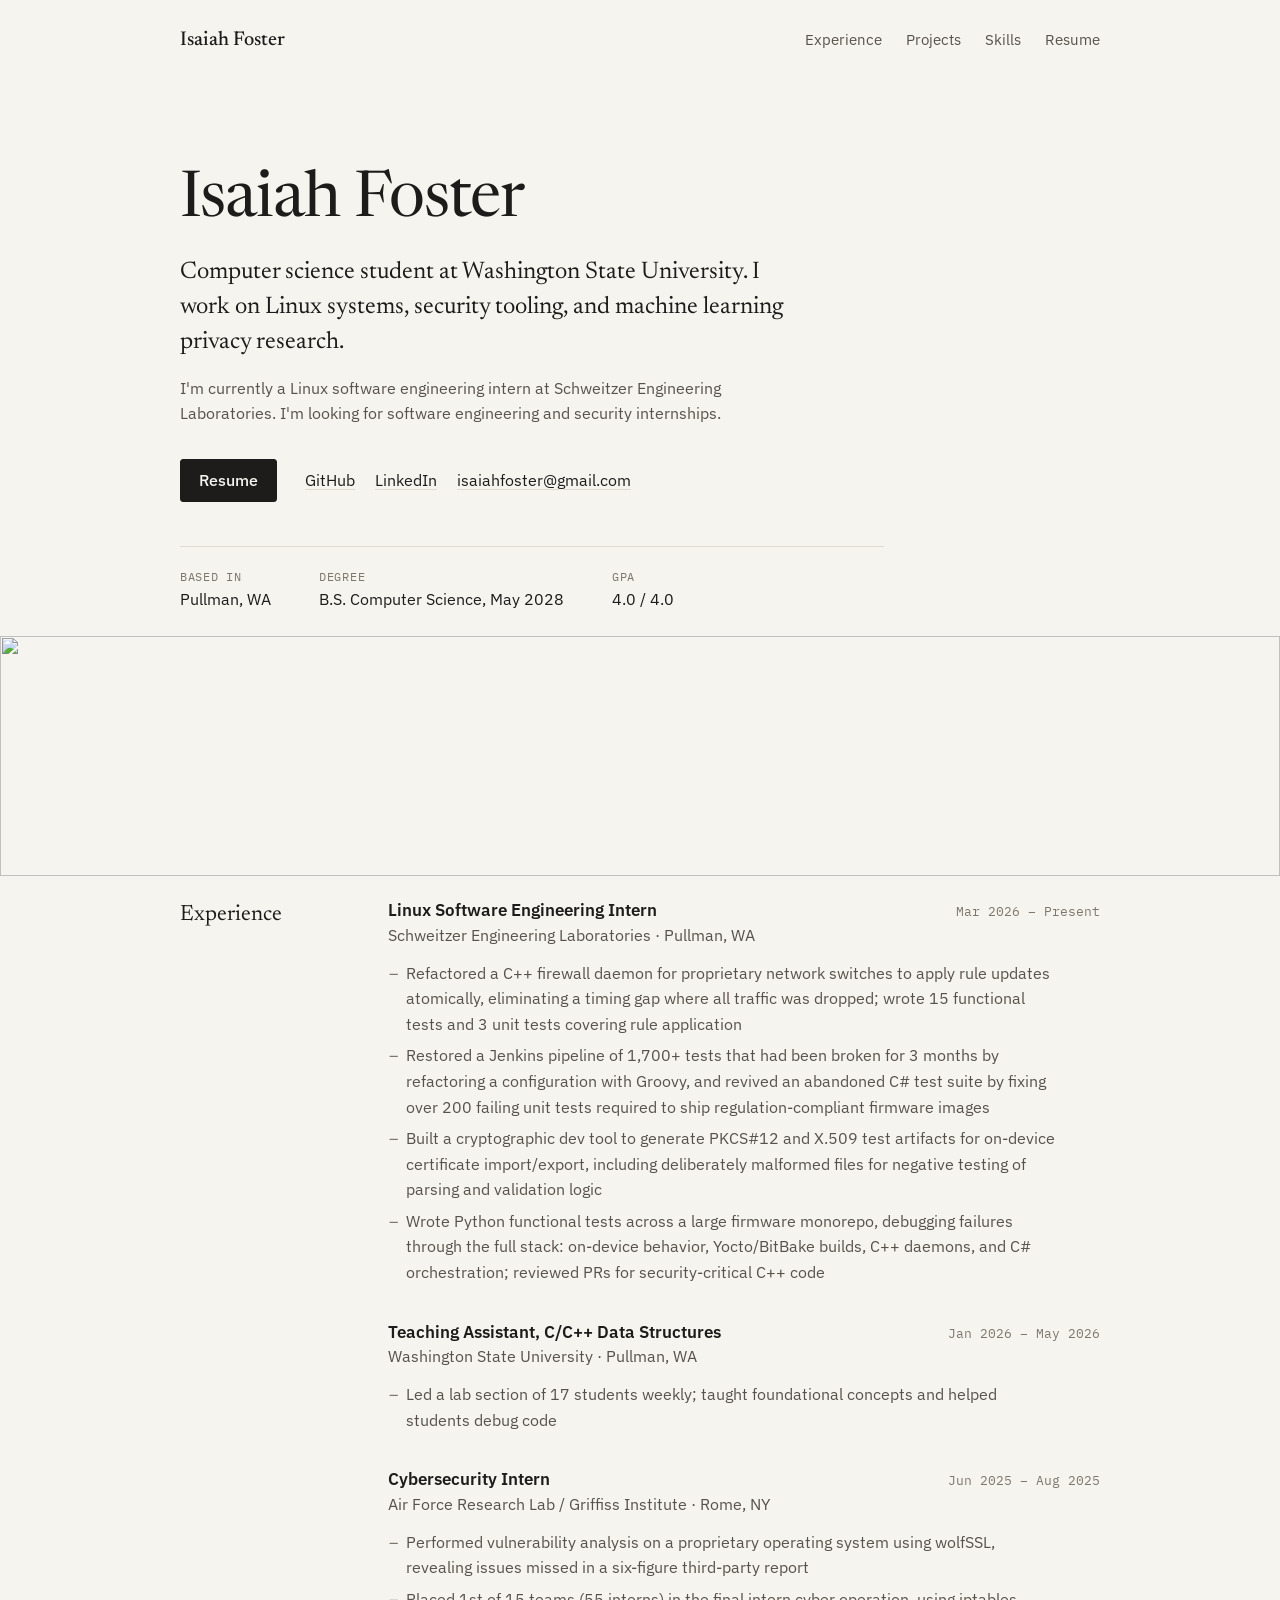
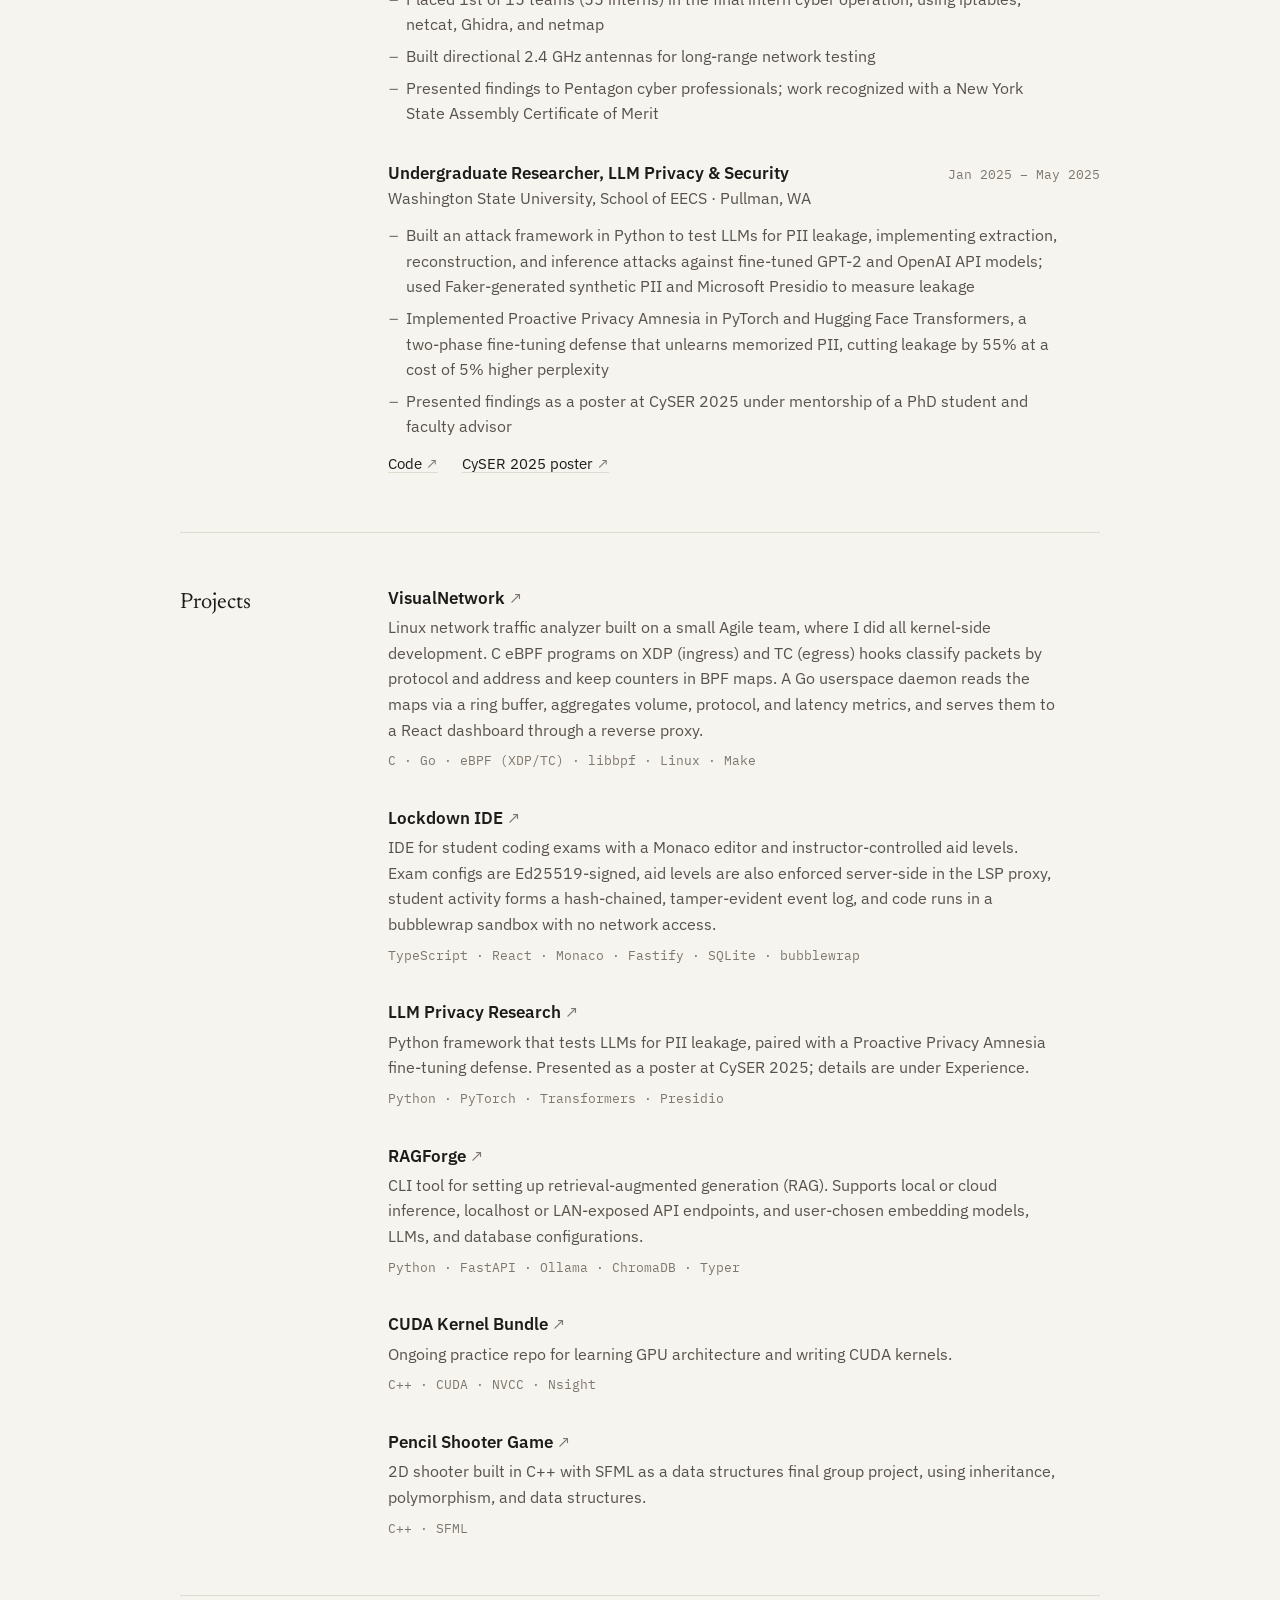
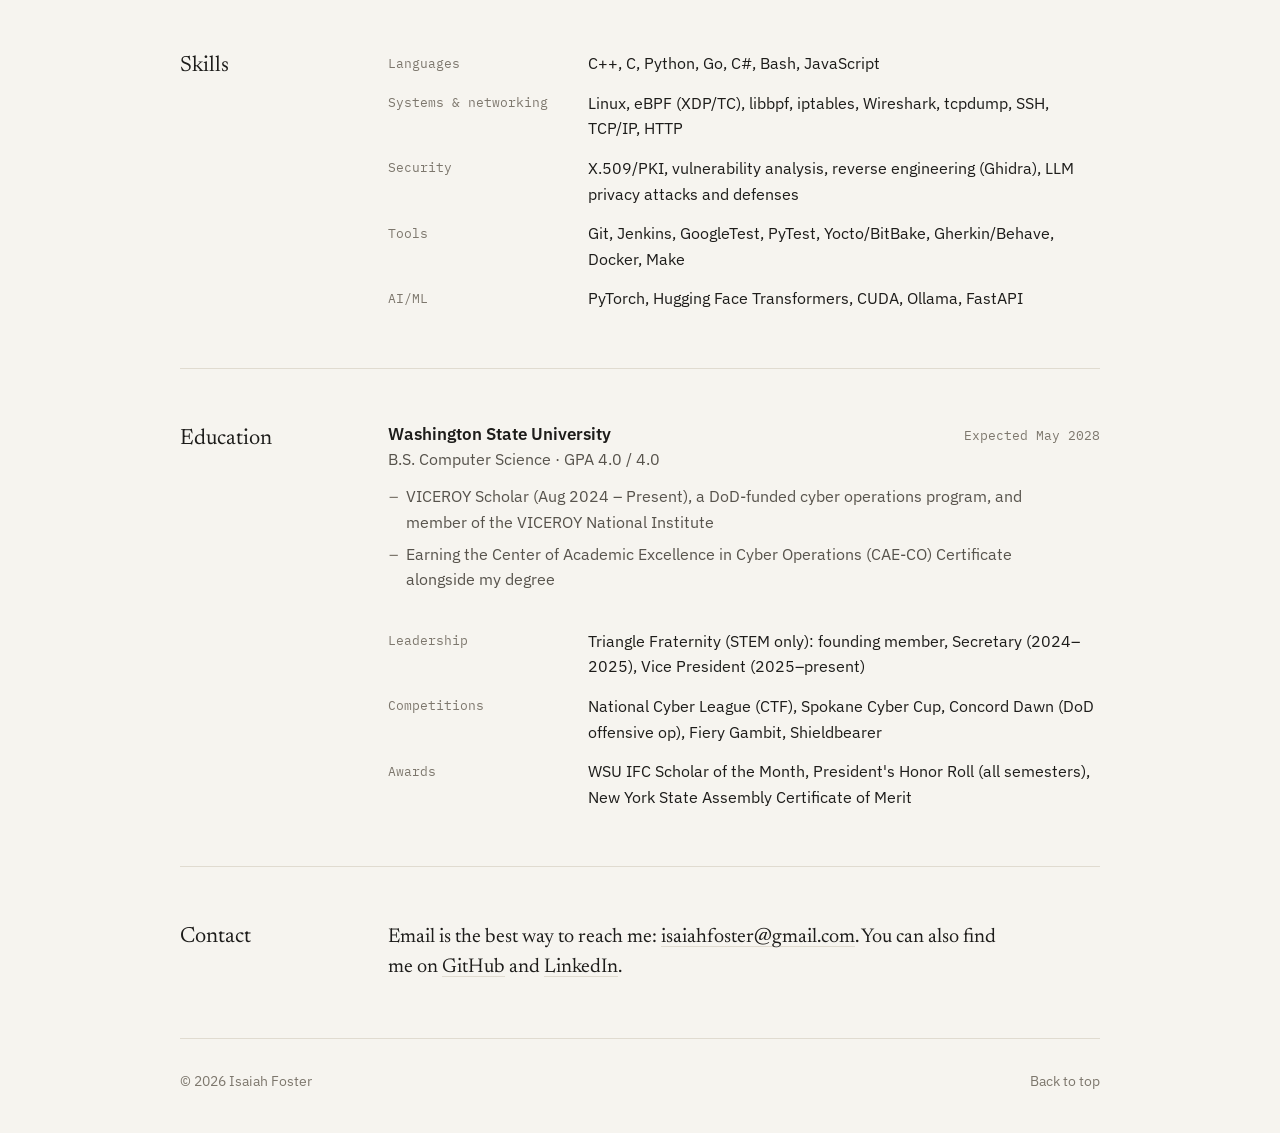
==== commit 8a58b6b4: "Redesign site with a quieter, typographic layout Drop the template look (gradient text, typing effec" ====
--- a/index.html
+++ b/index.html
@@ -3,457 +3,276 @@
 <head>
     <meta charset="UTF-8">
     <meta name="viewport" content="width=device-width, initial-scale=1.0">
-    <title>Isaiah Foster | Systems & Security Engineer</title>
-    <script>document.documentElement.classList.add('js');</script>
+    <title>Isaiah Foster</title>
+    <meta name="description" content="Isaiah Foster is a computer science student at Washington State University working on Linux systems, security, and AI/ML research.">
+    <link rel="canonical" href="https://isaiah-foster.github.io/">
+    <link rel="icon" href="favicon.svg" type="image/svg+xml">
+    <meta name="theme-color" content="#f6f4ef" media="(prefers-color-scheme: light)">
+    <meta name="theme-color" content="#141412" media="(prefers-color-scheme: dark)">
+    <meta property="og:type" content="website">
+    <meta property="og:title" content="Isaiah Foster">
+    <meta property="og:description" content="Isaiah Foster is a computer science student at Washington State University working on Linux systems, security, and AI/ML research.">
+    <meta property="og:url" content="https://isaiah-foster.github.io/">
+    <meta property="og:site_name" content="Isaiah Foster">
+    <meta name="twitter:card" content="summary">
+    <meta name="twitter:title" content="Isaiah Foster">
+    <meta name="twitter:description" content="Isaiah Foster is a computer science student at Washington State University working on Linux systems, security, and AI/ML research.">
     <link rel="preconnect" href="https://fonts.googleapis.com">
     <link rel="preconnect" href="https://fonts.gstatic.com" crossorigin>
-    <link rel="stylesheet" href="https://fonts.googleapis.com/css2?family=Inter:wght@400;500;600;700&display=swap">
+    <link rel="stylesheet" href="https://fonts.googleapis.com/css2?family=IBM+Plex+Mono:wght@400&family=IBM+Plex+Sans:wght@400;500;600&family=Newsreader:opsz,wght@6..72,400;6..72,500&display=swap">
     <link rel="stylesheet" href="style.css">
-    <script src="main.js" defer></script>
 </head>
 <body>
     <a class="skip-link" href="#main">Skip to content</a>
 
-    <header class="site-header">
-        <nav class="nav" aria-label="Main">
-            <div class="nav-bar">
-                <a href="#home" class="logo gradient-text" aria-label="Isaiah Foster, back to top">IF</a>
-                <ul class="nav-links">
-                    <li><a href="#about">About</a></li>
-                    <li><a href="#skills">Skills</a></li>
-                    <li><a href="#projects">Projects</a></li>
-                    <li><a href="#experience">Experience</a></li>
-                    <li><a href="resume.html">Resume</a></li>
-                </ul>
-                <button id="mobile-menu-btn" class="menu-btn" type="button" aria-expanded="false" aria-controls="mobile-menu" aria-label="Open menu">
-                    <svg fill="none" stroke="currentColor" viewBox="0 0 24 24" aria-hidden="true">
-                        <path stroke-linecap="round" stroke-linejoin="round" stroke-width="2" d="M4 6h16M4 12h16M4 18h16"/>
-                    </svg>
-                </button>
-            </div>
-            <ul id="mobile-menu" class="mobile-menu" hidden>
-                <li><a href="#about">About</a></li>
+    <header class="site-header wrap">
+        <a href="index.html" class="site-name">Isaiah Foster</a>
+        <nav aria-label="Main">
+            <ul class="nav-links">
+                <li><a href="#experience">Experience</a></li>
+                <li><a href="#projects">Projects</a></li>
                 <li><a href="#skills">Skills</a></li>
-                <li><a href="#projects">Projects</a></li>
-                <li><a href="#experience">Experience</a></li>
                 <li><a href="resume.html">Resume</a></li>
             </ul>
         </nav>
     </header>
 
     <main id="main">
-        <!-- Hero -->
-        <section id="home" class="hero" aria-label="Introduction">
-            <div class="hero-inner">
-                <span class="eyebrow">Systems & Security Engineer</span>
-                <h1>Hi, I'm <span class="gradient-text">Isaiah Foster</span></h1>
-                <p class="typing" id="typing-text" aria-hidden="true"
-                   data-phrases='["Linux systems", "Security", "AI/ML research"]'></p>
-                <p class="lead">
-                    Computer science student at Washington State University building Linux systems and security tooling, with AI/ML research experience.
+        <section class="intro wrap" aria-labelledby="intro-title">
+            <h1 id="intro-title">Isaiah Foster</h1>
+            <p class="intro-lead">
+                Computer science student at Washington State University. I work on Linux systems,
+                security tooling, and machine learning privacy research.
+            </p>
+            <p class="intro-body">
+                I'm currently a Linux software engineering intern at Schweitzer Engineering Laboratories.
+                I'm looking for software engineering and security internships.
+            </p>
+            <div class="intro-actions">
+                <a href="resume.html" class="btn">Resume</a>
+                <ul class="link-list">
+                    <li><a href="https://github.com/isaiah-foster" target="_blank" rel="noopener noreferrer">GitHub</a></li>
+                    <li><a href="https://www.linkedin.com/in/isaiah-foster001" target="_blank" rel="noopener noreferrer">LinkedIn</a></li>
+                    <li><a href="mailto:isaiahfoster@gmail.com">isaiahfoster@gmail.com</a></li>
+                </ul>
+            </div>
+            <dl class="facts">
+                <div>
+                    <dt>Based in</dt>
+                    <dd>Pullman, WA</dd>
+                </div>
+                <div>
+                    <dt>Degree</dt>
+                    <dd>B.S. Computer Science, May 2028</dd>
+                </div>
+                <div>
+                    <dt>GPA</dt>
+                    <dd>4.0 / 4.0</dd>
+                </div>
+            </dl>
+        </section>
+
+        <div class="landscape">
+            <img src="palouse.svg" alt="" width="1200" height="240">
+        </div>
+
+        <section id="experience" class="section wrap" aria-labelledby="experience-title">
+            <h2 id="experience-title">Experience</h2>
+            <div class="section-body">
+                <article class="entry">
+                    <div class="entry-head">
+                        <h3>Linux Software Engineering Intern</h3>
+                        <p class="date">Mar 2026 – Present</p>
+                    </div>
+                    <p class="entry-sub">Schweitzer Engineering Laboratories · Pullman, WA</p>
+                    <ul class="bullets">
+                        <li>Refactored a C++ firewall daemon for proprietary network switches to apply rule updates atomically, eliminating a timing gap where all traffic was dropped; wrote 15 functional tests and 3 unit tests covering rule application</li>
+                        <li>Restored a Jenkins pipeline of 1,700+ tests that had been broken for 3 months by refactoring a configuration with Groovy, and revived an abandoned C# test suite by fixing over 200 failing unit tests required to ship regulation-compliant firmware images</li>
+                        <li>Built a cryptographic dev tool to generate PKCS#12 and X.509 test artifacts for on-device certificate import/export, including deliberately malformed files for negative testing of parsing and validation logic</li>
+                        <li>Wrote Python functional tests across a large firmware monorepo, debugging failures through the full stack: on-device behavior, Yocto/BitBake builds, C++ daemons, and C# orchestration; reviewed PRs for security-critical C++ code</li>
+                    </ul>
+                </article>
+
+                <article class="entry">
+                    <div class="entry-head">
+                        <h3>Teaching Assistant, C/C++ Data Structures</h3>
+                        <p class="date">Jan 2026 – May 2026</p>
+                    </div>
+                    <p class="entry-sub">Washington State University · Pullman, WA</p>
+                    <ul class="bullets">
+                        <li>Led a lab section of 17 students weekly; taught foundational concepts and helped students debug code</li>
+                    </ul>
+                </article>
+
+                <article class="entry">
+                    <div class="entry-head">
+                        <h3>Cybersecurity Intern</h3>
+                        <p class="date">Jun 2025 – Aug 2025</p>
+                    </div>
+                    <p class="entry-sub">Air Force Research Lab / Griffiss Institute · Rome, NY</p>
+                    <ul class="bullets">
+                        <li>Performed vulnerability analysis on a proprietary operating system using wolfSSL, revealing issues missed in a six-figure third-party report</li>
+                        <li>Placed 1st of 15 teams (55 interns) in the final intern cyber operation, using iptables, netcat, Ghidra, and netmap</li>
+                        <li>Built directional 2.4 GHz antennas for long-range network testing</li>
+                        <li>Presented findings to Pentagon cyber professionals; work recognized with a New York State Assembly Certificate of Merit</li>
+                    </ul>
+                </article>
+
+                <article class="entry">
+                    <div class="entry-head">
+                        <h3>Undergraduate Researcher, LLM Privacy &amp; Security</h3>
+                        <p class="date">Jan 2025 – May 2025</p>
+                    </div>
+                    <p class="entry-sub">Washington State University, School of EECS · Pullman, WA</p>
+                    <ul class="bullets">
+                        <li>Built an attack framework in Python to test LLMs for PII leakage, implementing extraction, reconstruction, and inference attacks against fine-tuned GPT-2 and OpenAI API models; used Faker-generated synthetic PII and Microsoft Presidio to measure leakage</li>
+                        <li>Implemented Proactive Privacy Amnesia in PyTorch and Hugging Face Transformers, a two-phase fine-tuning defense that unlearns memorized PII, cutting leakage by 55% at a cost of 5% higher perplexity</li>
+                        <li>Presented findings as a poster at CySER 2025 under mentorship of a PhD student and faculty advisor</li>
+                    </ul>
+                    <ul class="entry-links">
+                        <li><a href="https://github.com/isaiah-foster/LLM-defense-research-project" target="_blank" rel="noopener noreferrer">Code<span class="sr-only"> for the LLM privacy research</span> <span aria-hidden="true">↗</span></a></li>
+                        <li><a href="https://github.com/isaiah-foster/LLM-defense-research-project/blob/ChatUI/GPT2-Testing/Misc/CySER_poster_2025.jpg" target="_blank" rel="noopener noreferrer">CySER 2025 poster <span aria-hidden="true">↗</span></a></li>
+                    </ul>
+                </article>
+            </div>
+        </section>
+
+        <section id="projects" class="section wrap" aria-labelledby="projects-title">
+            <h2 id="projects-title">Projects</h2>
+            <div class="section-body">
+                <article class="entry">
+                    <h3><a href="https://github.com/isaiah-foster/Visual-Network" target="_blank" rel="noopener noreferrer">VisualNetwork <span aria-hidden="true">↗</span></a></h3>
+                    <p>
+                        Linux network traffic analyzer built on a small Agile team, where I did all kernel-side development.
+                        C eBPF programs on XDP (ingress) and TC (egress) hooks classify packets by protocol and address
+                        and keep counters in BPF maps. A Go userspace daemon reads the maps via a ring buffer, aggregates
+                        volume, protocol, and latency metrics, and serves them to a React dashboard through a reverse proxy.
+                    </p>
+                    <p class="tech"><span class="sr-only">Built with: </span>C · Go · eBPF (XDP/TC) · libbpf · Linux · Make</p>
+                </article>
+
+                <article class="entry">
+                    <h3><a href="https://github.com/isaiah-foster/lockdown-ide" target="_blank" rel="noopener noreferrer">Lockdown IDE <span aria-hidden="true">↗</span></a></h3>
+                    <p>
+                        IDE for student coding exams with a Monaco editor and instructor-controlled aid levels. Exam configs are
+                        Ed25519-signed, aid levels are also enforced server-side in the LSP proxy, student activity forms a
+                        hash-chained, tamper-evident event log, and code runs in a bubblewrap sandbox with no network access.
+                    </p>
+                    <p class="tech"><span class="sr-only">Built with: </span>TypeScript · React · Monaco · Fastify · SQLite · bubblewrap</p>
+                </article>
+
+                <article class="entry">
+                    <h3><a href="https://github.com/isaiah-foster/LLM-defense-research-project" target="_blank" rel="noopener noreferrer">LLM Privacy Research <span aria-hidden="true">↗</span></a></h3>
+                    <p>
+                        Python framework that tests LLMs for PII leakage, paired with a Proactive Privacy Amnesia fine-tuning
+                        defense. Presented as a poster at CySER 2025; details are under Experience.
+                    </p>
+                    <p class="tech"><span class="sr-only">Built with: </span>Python · PyTorch · Transformers · Presidio</p>
+                </article>
+
+                <article class="entry">
+                    <h3><a href="https://github.com/isaiah-foster/RAGForge" target="_blank" rel="noopener noreferrer">RAGForge <span aria-hidden="true">↗</span></a></h3>
+                    <p>
+                        CLI tool for setting up retrieval-augmented generation (RAG). Supports local or cloud inference,
+                        localhost or LAN-exposed API endpoints, and user-chosen embedding models, LLMs, and database configurations.
+                    </p>
+                    <p class="tech"><span class="sr-only">Built with: </span>Python · FastAPI · Ollama · ChromaDB · Typer</p>
+                </article>
+
+                <article class="entry">
+                    <h3><a href="https://github.com/isaiah-foster/CUDA-Kernel-Bundle" target="_blank" rel="noopener noreferrer">CUDA Kernel Bundle <span aria-hidden="true">↗</span></a></h3>
+                    <p>Ongoing practice repo for learning GPU architecture and writing CUDA kernels.</p>
+                    <p class="tech"><span class="sr-only">Built with: </span>C++ · CUDA · NVCC · Nsight</p>
+                </article>
+
+                <article class="entry">
+                    <h3><a href="https://github.com/isaiah-foster/Pencil-Shooter-Game" target="_blank" rel="noopener noreferrer">Pencil Shooter Game <span aria-hidden="true">↗</span></a></h3>
+                    <p>
+                        2D shooter built in C++ with SFML as a data structures final group project, using inheritance,
+                        polymorphism, and data structures.
+                    </p>
+                    <p class="tech"><span class="sr-only">Built with: </span>C++ · SFML</p>
+                </article>
+            </div>
+        </section>
+
+        <section id="skills" class="section wrap" aria-labelledby="skills-title">
+            <h2 id="skills-title">Skills</h2>
+            <div class="section-body">
+                <dl class="skills">
+                    <div>
+                        <dt>Languages</dt>
+                        <dd>C++, C, Python, Go, C#, Bash, JavaScript</dd>
+                    </div>
+                    <div>
+                        <dt>Systems &amp; networking</dt>
+                        <dd>Linux, eBPF (XDP/TC), libbpf, iptables, Wireshark, tcpdump, SSH, TCP/IP, HTTP</dd>
+                    </div>
+                    <div>
+                        <dt>Security</dt>
+                        <dd>X.509/PKI, vulnerability analysis, reverse engineering (Ghidra), LLM privacy attacks and defenses</dd>
+                    </div>
+                    <div>
+                        <dt>Tools</dt>
+                        <dd>Git, Jenkins, GoogleTest, PyTest, Yocto/BitBake, Gherkin/Behave, Docker, Make</dd>
+                    </div>
+                    <div>
+                        <dt>AI/ML</dt>
+                        <dd>PyTorch, Hugging Face Transformers, CUDA, Ollama, FastAPI</dd>
+                    </div>
+                </dl>
+            </div>
+        </section>
+
+        <section id="education" class="section wrap" aria-labelledby="education-title">
+            <h2 id="education-title">Education</h2>
+            <div class="section-body">
+                <article class="entry">
+                    <div class="entry-head">
+                        <h3>Washington State University</h3>
+                        <p class="date">Expected May 2028</p>
+                    </div>
+                    <p class="entry-sub">B.S. Computer Science · GPA 4.0 / 4.0</p>
+                    <ul class="bullets">
+                        <li>VICEROY Scholar (Aug 2024 – Present), a DoD-funded cyber operations program, and member of the VICEROY National Institute</li>
+                        <li>Earning the Center of Academic Excellence in Cyber Operations (CAE-CO) Certificate alongside my degree</li>
+                    </ul>
+                </article>
+
+                <dl class="skills">
+                    <div>
+                        <dt>Leadership</dt>
+                        <dd>Triangle Fraternity (STEM only): founding member, Secretary (2024–2025), Vice President (2025–present)</dd>
+                    </div>
+                    <div>
+                        <dt>Competitions</dt>
+                        <dd>National Cyber League (CTF), Spokane Cyber Cup, Concord Dawn (DoD offensive op), Fiery Gambit, Shieldbearer</dd>
+                    </div>
+                    <div>
+                        <dt>Awards</dt>
+                        <dd>WSU IFC Scholar of the Month, President's Honor Roll (all semesters), New York State Assembly Certificate of Merit</dd>
+                    </div>
+                </dl>
+            </div>
+        </section>
+
+        <section id="contact" class="section wrap" aria-labelledby="contact-title">
+            <h2 id="contact-title">Contact</h2>
+            <div class="section-body">
+                <p class="contact-line">
+                    Email is the best way to reach me:
+                    <a href="mailto:isaiahfoster@gmail.com">isaiahfoster@gmail.com</a>.
+                    You can also find me on
+                    <a href="https://github.com/isaiah-foster" target="_blank" rel="noopener noreferrer">GitHub</a> and
+                    <a href="https://www.linkedin.com/in/isaiah-foster001" target="_blank" rel="noopener noreferrer">LinkedIn</a>.
                 </p>
-                <div class="btn-row">
-                    <a href="#projects" class="btn btn-primary">View Projects</a>
-                    <a href="resume.html" class="btn btn-outline">View Resume</a>
-                </div>
-                <ul class="socials">
-                    <li>
-                        <a href="https://github.com/isaiah-foster" target="_blank" rel="noopener noreferrer" aria-label="GitHub">
-                            <svg fill="currentColor" viewBox="0 0 24 24" aria-hidden="true">
-                                <path d="M12 0c-6.626 0-12 5.373-12 12 0 5.302 3.438 9.8 8.207 11.387.599.111.793-.261.793-.577v-2.234c-3.338.726-4.033-1.416-4.033-1.416-.546-1.387-1.333-1.756-1.333-1.756-1.089-.745.083-.729.083-.729 1.205.084 1.839 1.237 1.839 1.237 1.07 1.834 2.807 1.304 3.492.997.107-.775.418-1.305.762-1.604-2.665-.305-5.467-1.334-5.467-5.931 0-1.311.469-2.381 1.236-3.221-.124-.303-.535-1.524.117-3.176 0 0 1.008-.322 3.301 1.23.957-.266 1.983-.399 3.003-.404 1.02.005 2.047.138 3.006.404 2.291-1.552 3.297-1.23 3.297-1.23.653 1.653.242 2.874.118 3.176.77.84 1.235 1.911 1.235 3.221 0 4.609-2.807 5.624-5.479 5.921.43.372.823 1.102.823 2.222v3.293c0 .319.192.694.801.576 4.765-1.589 8.199-6.086 8.199-11.386 0-6.627-5.373-12-12-12z"/>
-                            </svg>
-                        </a>
-                    </li>
-                    <li>
-                        <a href="https://www.linkedin.com/in/isaiah-foster001" target="_blank" rel="noopener noreferrer" aria-label="LinkedIn">
-                            <svg fill="currentColor" viewBox="0 0 24 24" aria-hidden="true">
-                                <path d="M19 0h-14c-2.761 0-5 2.239-5 5v14c0 2.761 2.239 5 5 5h14c2.762 0 5-2.239 5-5v-14c0-2.761-2.238-5-5-5zm-11 19h-3v-11h3v11zm-1.5-12.268c-.966 0-1.75-.79-1.75-1.764s.784-1.764 1.75-1.764 1.75.79 1.75 1.764-.783 1.764-1.75 1.764zm13.5 12.268h-3v-5.604c0-3.368-4-3.113-4 0v5.604h-3v-11h3v1.765c1.396-2.586 7-2.777 7 2.476v6.759z"/>
-                            </svg>
-                        </a>
-                    </li>
-                    <li>
-                        <a href="mailto:isaiahfoster@gmail.com" aria-label="Email">
-                            <svg fill="none" stroke="currentColor" viewBox="0 0 24 24" aria-hidden="true">
-                                <path stroke-linecap="round" stroke-linejoin="round" stroke-width="2" d="M3 8l7.89 5.26a2 2 0 002.22 0L21 8M5 19h14a2 2 0 002-2V7a2 2 0 00-2-2H5a2 2 0 00-2 2v10a2 2 0 002 2z"/>
-                            </svg>
-                        </a>
-                    </li>
-                </ul>
-            </div>
-        </section>
-
-        <!-- About -->
-        <section id="about" class="section section-fade" aria-labelledby="about-title">
-            <div class="container">
-                <h2 id="about-title" class="section-title gradient-text">About Me</h2>
-                <div class="about-grid">
-                    <div class="card">
-                        <h3>Background</h3>
-                        <p>
-                            I'm a computer science student at Washington State University who works on
-                            Linux systems, security, and AI/ML research.
-                        </p>
-                        <p>
-                            I'm currently a Linux Software Engineering Intern at Schweitzer Engineering
-                            Laboratories, and I'm looking for software engineering and security internships.
-                        </p>
-                    </div>
-                    <div class="stack">
-                        <div class="card">
-                            <h3>Location</h3>
-                            <p>Pullman, WA</p>
-                        </div>
-                        <div class="card stack-lines">
-                            <h3>Education</h3>
-                            <p class="strong">Washington State University</p>
-                            <p class="muted">B.S. Computer Science, expected May 2028</p>
-                            <p class="muted">CAE-CO Certificate, alongside degree</p>
-                            <p class="highlight">GPA 4.0/4.0</p>
-                        </div>
-                        <div class="card">
-                            <h3>Email</h3>
-                            <p><a href="mailto:isaiahfoster@gmail.com" class="text-link">isaiahfoster@gmail.com</a></p>
-                        </div>
-                    </div>
-                </div>
-
-                <div class="card github-activity">
-                    <h3 class="gradient-text">GitHub Activity</h3>
-                    <a href="https://github.com/isaiah-foster" target="_blank" rel="noopener noreferrer">
-                        <img src="https://ghchart.rshah.org/10b981/isaiah-foster" alt="GitHub contribution chart for isaiah-foster" width="663" height="104" loading="lazy">
-                    </a>
-                </div>
-            </div>
-        </section>
-
-        <!-- Skills -->
-        <section id="skills" class="section section-fade" aria-labelledby="skills-title">
-            <div class="container">
-                <h2 id="skills-title" class="section-title gradient-text">Skills</h2>
-                <div class="skills-grid">
-                    <div class="card">
-                        <h3>Languages</h3>
-                        <ul class="tags">
-                            <li class="tag">C++</li>
-                            <li class="tag">C</li>
-                            <li class="tag">Python</li>
-                            <li class="tag">Go</li>
-                            <li class="tag">C#</li>
-                            <li class="tag">Bash</li>
-                            <li class="tag">JavaScript</li>
-                        </ul>
-                    </div>
-                    <div class="card">
-                        <h3>Systems &amp; Networking</h3>
-                        <ul class="tags">
-                            <li class="tag">Linux</li>
-                            <li class="tag">eBPF (XDP/TC)</li>
-                            <li class="tag">libbpf</li>
-                            <li class="tag">iptables</li>
-                            <li class="tag">Wireshark</li>
-                            <li class="tag">tcpdump</li>
-                            <li class="tag">SSH</li>
-                            <li class="tag">TCP/IP</li>
-                            <li class="tag">HTTP</li>
-                        </ul>
-                    </div>
-                    <div class="card">
-                        <h3>Security</h3>
-                        <ul class="tags">
-                            <li class="tag">X.509/PKI</li>
-                            <li class="tag">Vulnerability analysis</li>
-                            <li class="tag">Reverse engineering (Ghidra)</li>
-                            <li class="tag">LLM privacy attacks &amp; defenses</li>
-                        </ul>
-                    </div>
-                    <div class="card">
-                        <h3>Tools</h3>
-                        <ul class="tags">
-                            <li class="tag">Git</li>
-                            <li class="tag">Jenkins</li>
-                            <li class="tag">GoogleTest</li>
-                            <li class="tag">PyTest</li>
-                            <li class="tag">Yocto/BitBake</li>
-                            <li class="tag">Gherkin/Behave</li>
-                            <li class="tag">Docker</li>
-                            <li class="tag">Make</li>
-                        </ul>
-                    </div>
-                    <div class="card">
-                        <h3>AI/ML</h3>
-                        <ul class="tags">
-                            <li class="tag">PyTorch</li>
-                            <li class="tag">Hugging Face Transformers</li>
-                            <li class="tag">CUDA</li>
-                            <li class="tag">Ollama</li>
-                            <li class="tag">FastAPI</li>
-                        </ul>
-                    </div>
-                </div>
-            </div>
-        </section>
-
-        <!-- Projects -->
-        <section id="projects" class="section section-fade" aria-labelledby="projects-title">
-            <div class="container">
-                <h2 id="projects-title" class="section-title gradient-text">Projects</h2>
-                <div class="project-grid">
-                    <article class="card card-hover project">
-                        <h3>VisualNetwork</h3>
-                        <p>
-                            Linux network traffic analyzer built on a small Agile team, where I did all kernel-side development.
-                            C eBPF programs on XDP (ingress) and TC (egress) hooks classify packets by protocol and address
-                            and keep counters in BPF maps. A Go userspace daemon reads the maps via a ring buffer, aggregates
-                            volume, protocol, and latency metrics, and serves them to a React dashboard through a reverse proxy.
-                        </p>
-                        <ul class="tags" aria-label="Technologies">
-                            <li class="tag">C</li>
-                            <li class="tag">Go</li>
-                            <li class="tag">eBPF (XDP/TC)</li>
-                            <li class="tag">libbpf</li>
-                            <li class="tag">Linux</li>
-                            <li class="tag">Make</li>
-                        </ul>
-                        <div class="project-links">
-                            <a href="https://github.com/isaiah-foster/Visual-Network" target="_blank" rel="noopener noreferrer" class="text-link">
-                                View code<span class="sr-only"> for VisualNetwork on GitHub</span>
-                                <svg fill="none" stroke="currentColor" viewBox="0 0 24 24" aria-hidden="true"><path stroke-linecap="round" stroke-linejoin="round" stroke-width="2" d="M10 6H6a2 2 0 00-2 2v10a2 2 0 002 2h10a2 2 0 002-2v-4M14 4h6m0 0v6m0-6L10 14"/></svg>
-                            </a>
-                        </div>
-                    </article>
-
-                    <article class="card card-hover project">
-                        <h3>RAGForge</h3>
-                        <p>
-                            CLI tool for setting up retrieval-augmented generation (RAG). Supports local or cloud inference,
-                            localhost or LAN-exposed API endpoints, and user-chosen embedding models, LLMs, and database configurations.
-                        </p>
-                        <ul class="tags" aria-label="Technologies">
-                            <li class="tag">Python</li>
-                            <li class="tag">FastAPI</li>
-                            <li class="tag">Ollama</li>
-                            <li class="tag">ChromaDB</li>
-                            <li class="tag">Typer</li>
-                        </ul>
-                        <div class="project-links">
-                            <a href="https://github.com/isaiah-foster/RAGForge" target="_blank" rel="noopener noreferrer" class="text-link">
-                                View code<span class="sr-only"> for RAGForge on GitHub</span>
-                                <svg fill="none" stroke="currentColor" viewBox="0 0 24 24" aria-hidden="true"><path stroke-linecap="round" stroke-linejoin="round" stroke-width="2" d="M10 6H6a2 2 0 00-2 2v10a2 2 0 002 2h10a2 2 0 002-2v-4M14 4h6m0 0v6m0-6L10 14"/></svg>
-                            </a>
-                        </div>
-                    </article>
-
-                    <article class="card card-hover project">
-                        <h3>CUDA Kernel Bundle</h3>
-                        <p>
-                            Ongoing practice repo for learning GPU architecture and writing CUDA kernels.
-                        </p>
-                        <ul class="tags" aria-label="Technologies">
-                            <li class="tag">C++</li>
-                            <li class="tag">CUDA</li>
-                            <li class="tag">NVCC</li>
-                            <li class="tag">Nsight</li>
-                        </ul>
-                        <div class="project-links">
-                            <a href="https://github.com/isaiah-foster/CUDA-Kernel-Bundle" target="_blank" rel="noopener noreferrer" class="text-link">
-                                View code<span class="sr-only"> for CUDA Kernel Bundle on GitHub</span>
-                                <svg fill="none" stroke="currentColor" viewBox="0 0 24 24" aria-hidden="true"><path stroke-linecap="round" stroke-linejoin="round" stroke-width="2" d="M10 6H6a2 2 0 00-2 2v10a2 2 0 002 2h10a2 2 0 002-2v-4M14 4h6m0 0v6m0-6L10 14"/></svg>
-                            </a>
-                        </div>
-                    </article>
-
-                    <article class="card card-hover project">
-                        <h3>Lockdown IDE</h3>
-                        <p>
-                            IDE for student coding exams with a Monaco editor and instructor-controlled aid levels. Exam configs are
-                            Ed25519-signed, aid levels are also enforced server-side in the LSP proxy, student activity forms a
-                            hash-chained, tamper-evident event log, and code runs in a bubblewrap sandbox with no network access.
-                        </p>
-                        <ul class="tags" aria-label="Technologies">
-                            <li class="tag">TypeScript</li>
-                            <li class="tag">React</li>
-                            <li class="tag">Monaco</li>
-                            <li class="tag">Fastify</li>
-                            <li class="tag">SQLite</li>
-                            <li class="tag">bubblewrap</li>
-                        </ul>
-                        <div class="project-links">
-                            <a href="https://github.com/isaiah-foster/lockdown-ide" target="_blank" rel="noopener noreferrer" class="text-link">
-                                View code<span class="sr-only"> for Lockdown IDE on GitHub</span>
-                                <svg fill="none" stroke="currentColor" viewBox="0 0 24 24" aria-hidden="true"><path stroke-linecap="round" stroke-linejoin="round" stroke-width="2" d="M10 6H6a2 2 0 00-2 2v10a2 2 0 002 2h10a2 2 0 002-2v-4M14 4h6m0 0v6m0-6L10 14"/></svg>
-                            </a>
-                        </div>
-                    </article>
-
-                    <article class="card card-hover project">
-                        <h3>LLM Privacy Research</h3>
-                        <p>
-                            Python framework that tests LLMs for PII leakage, paired with a Proactive Privacy Amnesia fine-tuning
-                            defense. Presented as a poster at CySER 2025; details are under Experience.
-                        </p>
-                        <ul class="tags" aria-label="Technologies">
-                            <li class="tag">Python</li>
-                            <li class="tag">PyTorch</li>
-                            <li class="tag">Transformers</li>
-                            <li class="tag">Presidio</li>
-                        </ul>
-                        <div class="project-links">
-                            <a href="https://github.com/isaiah-foster/LLM-defense-research-project" target="_blank" rel="noopener noreferrer" class="text-link">
-                                View code<span class="sr-only"> for the LLM privacy research on GitHub</span>
-                                <svg fill="none" stroke="currentColor" viewBox="0 0 24 24" aria-hidden="true"><path stroke-linecap="round" stroke-linejoin="round" stroke-width="2" d="M10 6H6a2 2 0 00-2 2v10a2 2 0 002 2h10a2 2 0 002-2v-4M14 4h6m0 0v6m0-6L10 14"/></svg>
-                            </a>
-                            <a href="https://github.com/isaiah-foster/LLM-defense-research-project/blob/ChatUI/GPT2-Testing/Misc/CySER_poster_2025.jpg" target="_blank" rel="noopener noreferrer" class="text-link">
-                                View poster<span class="sr-only"> from CySER 2025</span>
-                                <svg fill="none" stroke="currentColor" viewBox="0 0 24 24" aria-hidden="true"><path stroke-linecap="round" stroke-linejoin="round" stroke-width="2" d="M10 6H6a2 2 0 00-2 2v10a2 2 0 002 2h10a2 2 0 002-2v-4M14 4h6m0 0v6m0-6L10 14"/></svg>
-                            </a>
-                        </div>
-                    </article>
-
-                    <article class="card card-hover project">
-                        <h3>Pencil Shooter Game</h3>
-                        <p>
-                            2D shooter built in C++ with SFML as a data structures final group project, using inheritance,
-                            polymorphism, and data structures.
-                        </p>
-                        <ul class="tags" aria-label="Technologies">
-                            <li class="tag">C++</li>
-                            <li class="tag">SFML</li>
-                            <li class="tag">Data Structures</li>
-                            <li class="tag">OOP</li>
-                        </ul>
-                        <div class="project-links">
-                            <a href="https://github.com/isaiah-foster/Pencil-Shooter-Game" target="_blank" rel="noopener noreferrer" class="text-link">
-                                View code<span class="sr-only"> for Pencil Shooter Game on GitHub</span>
-                                <svg fill="none" stroke="currentColor" viewBox="0 0 24 24" aria-hidden="true"><path stroke-linecap="round" stroke-linejoin="round" stroke-width="2" d="M10 6H6a2 2 0 00-2 2v10a2 2 0 002 2h10a2 2 0 002-2v-4M14 4h6m0 0v6m0-6L10 14"/></svg>
-                            </a>
-                        </div>
-                    </article>
-                </div>
-            </div>
-        </section>
-
-        <!-- Experience -->
-        <section id="experience" class="section section-fade" aria-labelledby="experience-title">
-            <div class="container-narrow">
-                <h2 id="experience-title" class="section-title gradient-text">Experience</h2>
-                <div class="timeline">
-                    <article class="job">
-                        <div class="job-head">
-                            <div>
-                                <h3>Linux Software Engineering Intern</h3>
-                                <p class="job-org">Schweitzer Engineering Laboratories</p>
-                                <p class="job-loc">Pullman, WA</p>
-                            </div>
-                            <p class="job-date">Mar. 2026 – Present</p>
-                        </div>
-                        <ul class="bullets">
-                            <li>Refactored a C++ firewall daemon for proprietary network switches to apply rule updates atomically, eliminating a timing gap where all traffic was dropped; wrote 15 functional tests and 3 unit tests covering rule application</li>
-                            <li>Restored a Jenkins pipeline of 1,700+ tests that had been broken for 3 months by refactoring a configuration with Groovy, and revived an abandoned C# test suite by fixing over 200 failing unit tests required to ship regulation-compliant firmware images</li>
-                            <li>Built a cryptographic dev tool to generate PKCS#12 and X.509 test artifacts for on-device certificate import/export, including deliberately malformed files for negative testing of parsing and validation logic</li>
-                            <li>Wrote Python functional tests across a large firmware monorepo, debugging failures through the full stack: on-device behavior, Yocto/BitBake builds, C++ daemons, and C# orchestration; reviewed PRs for security-critical C++ code</li>
-                        </ul>
-                    </article>
-
-                    <article class="job">
-                        <div class="job-head">
-                            <div>
-                                <h3>Teaching Assistant, C/C++ Data Structures</h3>
-                                <p class="job-org">Washington State University</p>
-                                <p class="job-loc">Pullman, WA</p>
-                            </div>
-                            <p class="job-date">Jan. 2026 – May 2026</p>
-                        </div>
-                        <ul class="bullets">
-                            <li>Led a lab section of 17 students weekly; taught foundational concepts and helped students debug code</li>
-                        </ul>
-                    </article>
-
-                    <article class="job">
-                        <div class="job-head">
-                            <div>
-                                <h3>Cybersecurity Intern</h3>
-                                <p class="job-org">Air Force Research Lab / Griffiss Institute</p>
-                                <p class="job-loc">Rome, NY</p>
-                            </div>
-                            <p class="job-date">Jun. 2025 – Aug. 2025</p>
-                        </div>
-                        <ul class="bullets">
-                            <li>Performed vulnerability analysis on a proprietary operating system using wolfSSL, revealing issues missed in a six-figure third-party report</li>
-                            <li>Placed 1st of 15 teams (55 interns) in the final intern cyber operation, using iptables, netcat, Ghidra, and netmap</li>
-                            <li>Built directional 2.4 GHz antennas for long-range network testing</li>
-                            <li>Presented findings to Pentagon cyber professionals; work recognized with a New York State Assembly Certificate of Merit</li>
-                        </ul>
-                    </article>
-
-                    <article class="job">
-                        <div class="job-head">
-                            <div>
-                                <h3>Undergraduate Researcher, LLM Privacy & Security</h3>
-                                <p class="job-org">Washington State University, School of EECS</p>
-                                <p class="job-loc">Pullman, WA</p>
-                            </div>
-                            <p class="job-date">Jan. 2025 – May 2025</p>
-                        </div>
-                        <ul class="bullets">
-                            <li>Built an attack framework in Python to test LLMs for PII leakage, implementing extraction, reconstruction, and inference attacks against fine-tuned GPT-2 and OpenAI API models; used Faker-generated synthetic PII and Microsoft Presidio to measure leakage</li>
-                            <li>Implemented Proactive Privacy Amnesia in PyTorch and Hugging Face Transformers, a two-phase fine-tuning defense that unlearns memorized PII, cutting leakage by 55% at a cost of 5% higher perplexity</li>
-                            <li>Presented findings as a poster at CySER 2025 under mentorship of a PhD student and faculty advisor</li>
-                        </ul>
-                        <div class="job-links">
-                            <a href="https://github.com/isaiah-foster/LLM-defense-research-project" target="_blank" rel="noopener noreferrer" class="text-link">
-                                View code<span class="sr-only"> for the LLM privacy research on GitHub</span>
-                                <svg fill="none" stroke="currentColor" viewBox="0 0 24 24" aria-hidden="true"><path stroke-linecap="round" stroke-linejoin="round" stroke-width="2" d="M10 6H6a2 2 0 00-2 2v10a2 2 0 002 2h10a2 2 0 002-2v-4M14 4h6m0 0v6m0-6L10 14"/></svg>
-                            </a>
-                            <a href="https://github.com/isaiah-foster/LLM-defense-research-project/blob/ChatUI/GPT2-Testing/Misc/CySER_poster_2025.jpg" target="_blank" rel="noopener noreferrer" class="text-link">
-                                View poster<span class="sr-only"> from CySER 2025</span>
-                                <svg fill="none" stroke="currentColor" viewBox="0 0 24 24" aria-hidden="true"><path stroke-linecap="round" stroke-linejoin="round" stroke-width="2" d="M10 6H6a2 2 0 00-2 2v10a2 2 0 002 2h10a2 2 0 002-2v-4M14 4h6m0 0v6m0-6L10 14"/></svg>
-                            </a>
-                        </div>
-                    </article>
-
-                    <article class="job">
-                        <div class="job-head">
-                            <div>
-                                <h3>VICEROY Scholar</h3>
-                                <p class="job-org">DoD-funded cyber operations program</p>
-                                <p class="job-loc">Washington State University, Pullman, WA</p>
-                            </div>
-                            <p class="job-date">Aug. 2024 – Present</p>
-                        </div>
-                        <ul class="bullets">
-                            <li>Pursuing the Center of Academic Excellence in Cyber Operations (CAE-CO) Certificate alongside my degree</li>
-                            <li>Member of the VICEROY National Institute</li>
-                        </ul>
-                    </article>
-                </div>
-
-                <div class="extras">
-                    <h3>Leadership & Competitions</h3>
-                    <div class="extras-grid">
-                        <div class="card">
-                            <h4>Triangle Fraternity (STEM only)</h4>
-                            <ul class="bullets">
-                                <li>Vice President (2025-present)</li>
-                                <li>Secretary (2024-2025)</li>
-                                <li>Founding member</li>
-                            </ul>
-                        </div>
-                        <div class="card">
-                            <h4>Cyber Competitions</h4>
-                            <p>National Cyber League (CTF), Spokane Cyber Cup, Concord Dawn (DoD offensive op), Fiery Gambit, Shieldbearer</p>
-                        </div>
-                    </div>
-                    <div class="card">
-                        <h4>Awards</h4>
-                        <p>WSU IFC Scholar of the Month • President's Honor Roll (all semesters) • New York State Assembly Certificate of Merit</p>
-                    </div>
-                </div>
             </div>
         </section>
     </main>
 
-    <footer class="site-footer">
+    <footer class="site-footer wrap">
         <p>&copy; 2026 Isaiah Foster</p>
+        <p><a href="#main">Back to top</a></p>
     </footer>
 </body>
 </html>
--- a/style.css
+++ b/style.css
@@ -1,20 +1,28 @@
 /* Isaiah Foster — site styles. Plain CSS, no build step. */
 
 :root {
-    --bg: #000;
-    --surface: #171717;
-    --border: #fff;
-    --text: #fff;
-    --text-muted: #d1d5db;
-    --text-subtle: #9ca3af;
-    --accent: #10b981;
-    --accent-dark: #059669;
-    --accent-light: #34d399;
-    --accent-lighter: #6ee7b7;
-    --on-accent: #02130d;
-    --radius: 0.5rem;
-    --nav-height: 4.5rem;
-    color-scheme: dark;
+    --bg: #f6f4ef;
+    --text: #1d1c1a;
+    --text-muted: #57534c;
+    --text-subtle: #7d776d;
+    --rule: #e0dbd0;
+    --accent: #8c2f39;
+    --font-serif: 'Newsreader', Georgia, 'Times New Roman', serif;
+    --font-sans: 'IBM Plex Sans', system-ui, -apple-system, 'Segoe UI', Roboto, Helvetica, Arial, sans-serif;
+    --font-mono: 'IBM Plex Mono', ui-monospace, SFMono-Regular, Menlo, Consolas, monospace;
+    --gutter: 1.25rem;
+    color-scheme: light dark;
+}
+
+@media (prefers-color-scheme: dark) {
+    :root {
+        --bg: #141412;
+        --text: #ebe8e2;
+        --text-muted: #b5afa5;
+        --text-subtle: #8c867b;
+        --rule: #2d2b27;
+        --accent: #e59aa3;
+    }
 }
 
 /* ---------- Reset ---------- */
@@ -31,49 +39,47 @@
     margin: 0;
     background: var(--bg);
     color: var(--text);
-    font-family: 'Inter', system-ui, -apple-system, 'Segoe UI', Roboto, Helvetica, Arial, sans-serif;
-    line-height: 1.5;
-}
-
-h1, h2, h3, h4, p, ul {
+    font-family: var(--font-sans);
+    font-size: 1rem;
+    line-height: 1.6;
+}
+
+h1, h2, h3, p, ul, dl, dd {
     margin: 0;
 }
 
-h1, h2, h3, h4 {
-    line-height: 1.2;
-}
-
-img, svg {
+h1, h2, h3 {
+    line-height: 1.25;
+}
+
+img {
     display: block;
     max-width: 100%;
-}
-
-img {
     height: auto;
 }
 
 a {
     color: inherit;
-    text-decoration: none;
-}
-
-button {
-    font: inherit;
-    color: inherit;
-    background: none;
-    border: 0;
-    padding: 0;
-    cursor: pointer;
+    text-decoration: underline;
+    text-decoration-color: var(--rule);
+    text-decoration-thickness: 1px;
+    text-underline-offset: 0.2em;
+    transition: color 0.15s ease, text-decoration-color 0.15s ease;
+}
+
+a:hover {
+    color: var(--accent);
+    text-decoration-color: currentColor;
 }
 
 :focus-visible {
-    outline: 2px solid var(--accent-light);
+    outline: 2px solid var(--accent);
     outline-offset: 3px;
     border-radius: 2px;
 }
 
 [id] {
-    scroll-margin-top: calc(var(--nav-height) + 0.5rem);
+    scroll-margin-top: 1.5rem;
 }
 
 .sr-only {
@@ -94,10 +100,9 @@
     left: 1rem;
     z-index: 100;
     padding: 0.5rem 1rem;
-    border-radius: var(--radius);
-    background: var(--accent);
-    color: var(--on-accent);
-    font-weight: 600;
+    background: var(--text);
+    color: var(--bg);
+    font-weight: 500;
 }
 
 .skip-link:focus {
@@ -106,630 +111,368 @@
 
 /* ---------- Shared pieces ---------- */
 
-.container {
-    max-width: 72rem;
+.wrap {
+    max-width: 60rem;
     margin-inline: auto;
-}
-
-.container-narrow {
-    max-width: 56rem;
-    margin-inline: auto;
-}
-
-.gradient-text {
-    background: linear-gradient(135deg, var(--accent) 0%, var(--accent-dark) 100%);
-    -webkit-background-clip: text;
-    background-clip: text;
-    -webkit-text-fill-color: transparent;
-    color: var(--accent);
-}
-
-.card {
-    background: var(--surface);
-    border: 1px solid var(--border);
-    border-radius: var(--radius);
-    padding: 1.5rem;
-}
-
-.card-lg {
-    padding: 1.5rem;
-}
-
-.card-hover {
-    transition: transform 0.3s ease, box-shadow 0.3s ease;
-}
-
-.card-hover:hover {
-    transform: translateY(-8px);
-    box-shadow: 0 20px 40px rgba(16, 185, 129, 0.3);
-}
-
-.tags {
-    display: flex;
-    flex-wrap: wrap;
-    gap: 0.5rem;
+    padding-inline: var(--gutter);
+}
+
+.btn {
+    display: inline-block;
+    padding: 0.5rem 1.125rem;
+    border: 1px solid var(--text);
+    border-radius: 3px;
+    background: var(--text);
+    color: var(--bg);
+    font-weight: 500;
+    text-decoration: none;
+    transition: background-color 0.15s ease, color 0.15s ease;
+}
+
+.btn:hover {
+    background: transparent;
+    color: var(--text);
+}
+
+.btn-secondary {
+    background: transparent;
+    color: var(--text);
+}
+
+.btn-secondary:hover {
+    background: var(--text);
+    color: var(--bg);
+}
+
+.link-list {
+    display: flex;
+    flex-wrap: wrap;
+    gap: 0.25rem 1.25rem;
     padding: 0;
     list-style: none;
 }
 
-.tag {
-    padding: 0.25rem 0.75rem;
-    border-radius: 9999px;
-    font-size: 0.875rem;
-    background: rgba(16, 185, 129, 0.1);
-    border: 1px solid rgba(16, 185, 129, 0.3);
-    transition: background-color 0.3s ease, border-color 0.3s ease;
-}
-
-.tag:hover {
-    background: rgba(16, 185, 129, 0.2);
-    border-color: rgba(16, 185, 129, 0.5);
-}
-
-.text-link {
-    color: var(--accent-light);
-    transition: color 0.2s ease;
-}
-
-.text-link:hover {
-    color: var(--accent-lighter);
-}
-
-.btn {
-    display: inline-block;
-    padding: 0.75rem 2rem;
-    border-radius: var(--radius);
-    border: 2px solid transparent;
-    font-weight: 600;
-    text-align: center;
-    transition: opacity 0.2s ease, background-color 0.2s ease, color 0.2s ease;
-}
-
-.btn-primary {
-    background: linear-gradient(135deg, var(--accent) 0%, var(--accent-dark) 100%);
-    color: var(--on-accent);
-}
-
-.btn-primary:hover {
-    opacity: 0.9;
-}
-
-.btn-outline {
-    border-color: var(--accent);
-    color: var(--accent-light);
-}
-
-.btn-outline:hover {
-    background: var(--accent);
-    color: var(--on-accent);
-}
-
-/* ---------- Navigation ---------- */
+/* ---------- Header ---------- */
 
 .site-header {
-    position: fixed;
-    top: 0;
-    left: 0;
-    right: 0;
-    z-index: 50;
-    background: rgba(0, 0, 0, 0.8);
-    -webkit-backdrop-filter: blur(12px);
-    backdrop-filter: blur(12px);
-    border-bottom: 1px solid var(--border);
-}
-
-.nav {
-    max-width: 80rem;
-    margin-inline: auto;
-    padding: 1rem 1.5rem;
-}
-
-.nav-bar {
-    display: flex;
+    display: flex;
+    flex-wrap: wrap;
+    align-items: baseline;
     justify-content: space-between;
-    align-items: center;
-}
-
-.logo {
-    font-size: 1.5rem;
-    font-weight: 700;
+    gap: 0.5rem 2rem;
+    padding-block: 1.5rem;
+}
+
+.site-name {
+    font-family: var(--font-serif);
+    font-size: 1.25rem;
+    font-weight: 500;
+    text-decoration: none;
 }
 
 .nav-links {
-    display: none;
-    gap: 2rem;
+    display: flex;
+    flex-wrap: wrap;
+    gap: 0.25rem 1.5rem;
     padding: 0;
     list-style: none;
-}
-
-.nav-links a,
-.mobile-menu a {
-    transition: color 0.2s ease;
+    font-size: 0.9375rem;
+}
+
+.nav-links a {
+    color: var(--text-muted);
+    text-decoration: none;
 }
 
 .nav-links a:hover,
-.mobile-menu a:hover,
 .nav-links a[aria-current="page"] {
-    color: var(--accent-light);
-}
-
-.nav-links-static {
-    display: flex;
-    gap: 1.5rem;
-}
-
-.menu-btn {
-    display: flex;
-    padding: 0.5rem;
-    margin: -0.5rem;
-}
-
-.menu-btn svg {
-    width: 1.5rem;
-    height: 1.5rem;
-}
-
-.mobile-menu {
-    padding: 0;
+    color: var(--text);
+}
+
+.nav-links a[aria-current="page"] {
+    text-decoration: underline;
+    text-decoration-color: var(--accent);
+}
+
+/* ---------- Intro ---------- */
+
+.intro {
+    padding-top: clamp(2.5rem, 8vw, 5.5rem);
+}
+
+.intro h1 {
+    font-family: var(--font-serif);
+    font-size: clamp(2.75rem, 7vw, 4rem);
+    font-weight: 400;
+    letter-spacing: -0.015em;
+    line-height: 1.05;
+}
+
+.intro-lead {
+    max-width: 38rem;
+    margin-top: 1.25rem;
+    font-family: var(--font-serif);
+    font-size: clamp(1.25rem, 2.6vw, 1.5rem);
+    line-height: 1.45;
+}
+
+.intro-body {
+    max-width: 38rem;
     margin-top: 1rem;
-    list-style: none;
-}
-
-.mobile-menu a {
-    display: block;
-    padding: 0.5rem 0;
-}
-
-@media (min-width: 768px) {
-    .nav-links {
-        display: flex;
-    }
-
-    .menu-btn,
-    .mobile-menu {
-        display: none;
-    }
+    color: var(--text-muted);
+}
+
+.intro-actions {
+    display: flex;
+    flex-wrap: wrap;
+    align-items: center;
+    gap: 1rem 1.75rem;
+    margin-top: 2rem;
+}
+
+.facts {
+    display: grid;
+    gap: 1rem;
+    max-width: 44rem;
+    margin-top: 2.75rem;
+    padding-top: 1.25rem;
+    border-top: 1px solid var(--rule);
+}
+
+.facts dt,
+.date,
+.skills dt {
+    font-family: var(--font-mono);
+    font-size: 0.8125rem;
+    color: var(--text-subtle);
+}
+
+.facts dt {
+    text-transform: uppercase;
+    letter-spacing: 0.06em;
+    font-size: 0.75rem;
+}
+
+@media (min-width: 640px) {
+    .facts {
+        grid-template-columns: repeat(3, auto);
+        justify-content: start;
+        column-gap: 3rem;
+    }
+}
+
+/* ---------- Landscape art ---------- */
+
+.landscape {
+    margin-top: 1.5rem;
+    overflow: hidden;
+}
+
+.landscape img {
+    width: 100%;
+    height: clamp(110px, 20vw, 240px);
+    object-fit: cover;
+    object-position: center bottom;
 }
 
 /* ---------- Sections ---------- */
 
 .section {
-    padding: 5rem 1.5rem;
-}
-
-.section-title {
-    font-size: 2.25rem;
-    font-weight: 700;
-    text-align: center;
-    margin-bottom: 3rem;
-}
-
-/* Fade-in only applies when JS is running, so content is never stuck hidden. */
-.js .section-fade {
-    opacity: 0;
-    transform: translateY(30px);
-    transition: opacity 0.8s ease, transform 0.8s ease;
-}
-
-.js .section-fade.visible {
-    opacity: 1;
-    transform: none;
-}
-
-/* ---------- Hero ---------- */
-
-.hero {
-    min-height: 100vh;
-    min-height: 100svh;
-    display: flex;
-    align-items: center;
-    justify-content: center;
-    padding: 6rem 1.5rem 3rem;
-    text-align: center;
-}
-
-.hero-inner {
-    max-width: 56rem;
-}
-
-.eyebrow {
-    display: block;
-    margin-bottom: 1.5rem;
-    color: var(--accent-light);
-    font-size: 1.125rem;
-    font-weight: 500;
-}
-
-.hero h1 {
-    font-size: clamp(2.5rem, 9vw, 4.5rem);
-    font-weight: 700;
-    margin-bottom: 1.5rem;
-}
-
-.typing {
-    min-height: 1.5em;
-    margin-bottom: 2rem;
+    display: grid;
+    gap: 1.25rem;
+    padding-block: 3rem;
+    /* A top rule that lines up with the content, not the padded box. */
+    background: linear-gradient(var(--rule), var(--rule)) center top / calc(100% - 2 * var(--gutter)) 1px no-repeat;
+}
+
+.landscape + .section {
+    background: none;
+    padding-top: 1.5rem;
+}
+
+.section h2 {
+    font-family: var(--font-serif);
+    font-size: 1.625rem;
+    font-weight: 400;
+}
+
+.section-body {
+    display: grid;
+    gap: 2.25rem;
+    min-width: 0;
+}
+
+@media (min-width: 860px) {
+    .section {
+        grid-template-columns: 11rem 1fr;
+        gap: 2rem;
+        padding-block: 3.5rem;
+    }
+
+    .section h2 {
+        font-size: 1.375rem;
+        padding-top: 0.125rem;
+    }
+}
+
+/* ---------- Entries (jobs, projects, education) ---------- */
+
+.entry h3 {
+    font-size: 1.0625rem;
+    font-weight: 600;
+}
+
+.entry h3 a {
+    text-decoration: none;
+}
+
+.entry h3 a:hover {
+    text-decoration: underline;
+}
+
+.entry h3 [aria-hidden="true"],
+.entry-links [aria-hidden="true"] {
     color: var(--text-subtle);
-    font-size: 1.25rem;
-}
-
-.typing-cursor::after {
-    content: '|';
-    animation: blink 1s infinite;
-}
-
-@keyframes blink {
-    0%, 50% { opacity: 1; }
-    51%, 100% { opacity: 0; }
-}
-
-.lead {
+    font-weight: 400;
+}
+
+.entry-head {
+    display: flex;
+    flex-wrap: wrap;
+    align-items: baseline;
+    justify-content: space-between;
+    gap: 0.125rem 1.5rem;
+}
+
+.date {
+    flex-shrink: 0;
+}
+
+.entry-sub {
+    color: var(--text-muted);
+}
+
+.entry > p:not(.entry-sub):not(.tech) {
+    margin-top: 0.375rem;
+    color: var(--text-muted);
     max-width: 42rem;
-    margin: 0 auto 3rem;
+}
+
+.tech {
+    margin-top: 0.5rem;
+    font-family: var(--font-mono);
+    font-size: 0.8125rem;
+    color: var(--text-subtle);
+}
+
+.bullets {
+    display: grid;
+    gap: 0.375rem;
+    max-width: 42rem;
+    margin-top: 0.75rem;
+    padding-left: 1.125rem;
+    list-style-type: '–  ';
     color: var(--text-muted);
-    font-size: 1.125rem;
-}
-
-.btn-row {
-    display: flex;
-    flex-direction: column;
-    gap: 1rem;
-    justify-content: center;
-}
-
-.socials {
-    display: flex;
-    justify-content: center;
-    gap: 1.5rem;
-    margin-top: 3rem;
+}
+
+.bullets li::marker {
+    color: var(--text-subtle);
+}
+
+.entry-links {
+    display: flex;
+    flex-wrap: wrap;
+    gap: 0.25rem 1.5rem;
+    margin-top: 0.75rem;
     padding: 0;
     list-style: none;
-}
-
-.socials a {
-    display: block;
+    font-size: 0.9375rem;
+}
+
+/* ---------- Skills & activities ---------- */
+
+.skills {
+    display: grid;
+    gap: 0.875rem;
+}
+
+.skills dt {
+    padding-top: 0.15rem;
+}
+
+@media (min-width: 640px) {
+    .skills > div {
+        display: grid;
+        grid-template-columns: 11rem 1fr;
+        gap: 1.5rem;
+    }
+}
+
+.contact-line {
+    max-width: 38rem;
+    font-family: var(--font-serif);
+    font-size: 1.25rem;
+    line-height: 1.5;
+}
+
+/* ---------- Footer ---------- */
+
+.site-footer {
+    display: flex;
+    flex-wrap: wrap;
+    justify-content: space-between;
+    gap: 0.5rem 2rem;
+    padding-block: 2rem 2.5rem;
+    background: linear-gradient(var(--rule), var(--rule)) center top / calc(100% - 2 * var(--gutter)) 1px no-repeat;
     color: var(--text-subtle);
-    transition: color 0.2s ease;
-}
-
-.socials a:hover {
-    color: var(--accent-light);
-}
-
-.socials svg {
-    width: 2rem;
-    height: 2rem;
-}
-
-@media (min-width: 640px) {
-    .btn-row {
-        flex-direction: row;
-    }
-}
-
-@media (min-width: 768px) {
-    .typing {
-        font-size: 1.5rem;
-    }
-}
-
-/* ---------- About ---------- */
-
-.about-grid {
-    display: grid;
-    gap: 3rem;
-}
-
-.stack {
-    display: grid;
-    gap: 1.5rem;
-    align-content: start;
-}
-
-.card h3 {
-    margin-bottom: 1rem;
-    color: var(--accent-light);
-    font-size: 1.5rem;
-    font-weight: 600;
-}
-
-.card h4 {
-    margin-bottom: 0.75rem;
-    color: var(--accent-light);
-    font-size: 1.25rem;
-    font-weight: 600;
-}
-
-.stack .card h3 {
-    margin-bottom: 0.75rem;
-    font-size: 1.25rem;
-}
-
-.card p {
-    color: var(--text-muted);
-    line-height: 1.625;
-}
-
-.card p + p {
-    margin-top: 1rem;
-}
-
-.card .muted {
-    color: var(--text-subtle);
-}
-
-.stack-lines p + p {
-    margin-top: 0;
-}
-
-.strong {
-    font-weight: 600;
-}
-
-.highlight {
-    margin-top: 0.5rem;
-    color: var(--accent-light) !important;
-}
-
-.github-activity {
-    margin-top: 3rem;
-}
-
-.github-activity h3 {
-    text-align: center;
-    margin-bottom: 1.5rem;
-}
-
-.github-activity a {
-    display: block;
-    width: fit-content;
-    max-width: 100%;
-    margin-inline: auto;
-}
-
-.github-activity img {
-    border-radius: var(--radius);
-    opacity: 0.9;
-    transition: opacity 0.2s ease;
-}
-
-.github-activity a:hover img {
-    opacity: 1;
-}
-
-@media (min-width: 768px) {
-    .about-grid {
-        grid-template-columns: 1fr 1fr;
-    }
-}
-
-/* ---------- Skills ---------- */
-
-.skills-grid {
-    display: grid;
-    gap: 1.5rem;
-}
-
-.skills-grid .card h3 {
-    font-size: 1.25rem;
-}
-
-@media (min-width: 768px) {
-    .skills-grid {
-        grid-template-columns: repeat(2, 1fr);
-    }
-}
-
-@media (min-width: 1024px) {
-    .skills-grid {
-        grid-template-columns: repeat(3, 1fr);
-    }
-}
-
-/* ---------- Projects ---------- */
-
-.project-grid {
-    display: grid;
-    gap: 2rem;
-}
-
-.project {
-    display: flex;
-    flex-direction: column;
-}
-
-.project h3 {
-    font-weight: 700;
-}
-
-.project > p {
-    margin-bottom: 1.5rem;
-}
-
-.project .tags {
-    margin-bottom: 1.5rem;
-}
-
-.project-links {
-    display: flex;
-    flex-wrap: wrap;
-    gap: 1.5rem;
-    margin-top: auto;
-}
-
-.project-links a {
-    display: inline-flex;
-    align-items: center;
-    gap: 0.5rem;
-}
-
-.project-links svg {
-    width: 1.25rem;
-    height: 1.25rem;
-}
-
-@media (min-width: 768px) {
-    .project-grid {
-        grid-template-columns: 1fr 1fr;
-    }
-}
-
-/* ---------- Experience ---------- */
-
-.timeline {
-    display: grid;
-    gap: 2rem;
-}
-
-.job {
-    background: var(--surface);
-    border-radius: var(--radius);
-    border-left: 4px solid var(--accent);
-    padding: 1.5rem;
-}
-
-.job-head {
-    display: flex;
-    flex-direction: column;
-    gap: 0.5rem;
-    margin-bottom: 1rem;
-}
-
-.job h3 {
-    color: var(--accent-light);
-    font-size: 1.5rem;
-    font-weight: 700;
-}
-
-.job-org {
-    color: var(--text-muted);
-    font-size: 1.25rem;
-}
-
-.job-loc {
-    color: var(--text-subtle);
-}
-
-.job-date {
-    flex-shrink: 0;
-    color: var(--accent-light);
-    font-weight: 600;
-}
-
-.bullets {
-    display: grid;
-    gap: 0.5rem;
-    padding-left: 1.25rem;
-    color: var(--text-muted);
-}
-
-.bullets li::marker {
-    color: var(--accent);
-}
-
-.job-links {
-    display: flex;
-    flex-wrap: wrap;
-    gap: 1.5rem;
-    margin-top: 1rem;
-}
-
-.extras {
-    margin-top: 3rem;
-}
-
-.extras > h3 {
-    margin-bottom: 1.5rem;
-    color: var(--accent-light);
-    font-size: 1.5rem;
-    font-weight: 700;
-    text-align: center;
-}
-
-.extras-grid {
-    display: grid;
-    gap: 1.5rem;
-}
-
-.extras-grid + .card {
-    margin-top: 1.5rem;
-}
-
-@media (min-width: 768px) {
-    .job-head {
-        flex-direction: row;
-        justify-content: space-between;
-        align-items: flex-start;
-        gap: 1.5rem;
-    }
-
-    .extras-grid {
-        grid-template-columns: 1fr 1fr;
-    }
-}
-
-/* ---------- Footer ---------- */
-
-.site-footer {
-    padding: 2rem 1.5rem;
-    border-top: 1px solid var(--border);
-    color: var(--text-subtle);
-    text-align: center;
+    font-size: 0.875rem;
+}
+
+.site-footer a {
+    text-decoration: none;
 }
 
 /* ---------- Resume page ---------- */
 
 .resume-main {
-    padding: calc(var(--nav-height) + 1.5rem) 1.5rem 2.5rem;
-}
-
-.resume-panel {
-    max-width: 64rem;
-    margin-inline: auto;
-    background: var(--surface);
-    border: 1px solid var(--border);
-    border-radius: var(--radius);
-    overflow: hidden;
+    padding-block: 1.5rem 3rem;
 }
 
 .resume-bar {
     display: flex;
     flex-wrap: wrap;
-    align-items: center;
+    align-items: baseline;
     justify-content: space-between;
     gap: 1rem;
-    padding: 1rem 1.5rem;
-    border-bottom: 1px solid var(--border);
+    margin-bottom: 1.5rem;
 }
 
 .resume-bar h1 {
-    color: var(--accent-light);
-    font-size: 1.5rem;
-    font-weight: 600;
+    font-family: var(--font-serif);
+    font-size: 2rem;
+    font-weight: 400;
 }
 
 .resume-actions {
     display: flex;
     flex-wrap: wrap;
     align-items: center;
-    gap: 1rem;
-}
-
-.resume-actions .btn {
-    padding: 0.5rem 1.25rem;
+    gap: 1rem 1.5rem;
 }
 
 .resume-embed {
     display: block;
     width: 100%;
     aspect-ratio: 8.5 / 11;
-    border: 0;
+    max-height: 85vh;
+    min-height: 32rem;
+    border: 1px solid var(--rule);
     background: #fff;
 }
 
 .resume-fallback {
     padding: 2rem 1.5rem;
-    background: var(--surface);
+    border: 1px solid var(--rule);
     color: var(--text-muted);
     text-align: center;
 }
@@ -738,16 +481,18 @@
     margin-top: 1rem;
 }
 
-/* ---------- Larger screens ---------- */
-
-@media (min-width: 640px) {
-    .card,
-    .job {
-        padding: 2rem;
-    }
-
-    .stack .card {
-        padding: 1.5rem;
+.resume-mobile {
+    display: none;
+}
+
+@media (max-width: 639px) {
+    .resume-embed,
+    .resume-new-tab {
+        display: none;
+    }
+
+    .resume-mobile {
+        display: block;
     }
 }
 
@@ -758,24 +503,3 @@
         scroll-behavior: smooth;
     }
 }
-
-@media (prefers-reduced-motion: reduce) {
-    *, *::before, *::after {
-        animation-duration: 0.01ms !important;
-        animation-iteration-count: 1 !important;
-        transition-duration: 0.01ms !important;
-    }
-
-    .card-hover:hover {
-        transform: none;
-    }
-
-    .js .section-fade {
-        opacity: 1;
-        transform: none;
-    }
-
-    .typing-cursor::after {
-        content: none;
-    }
-}
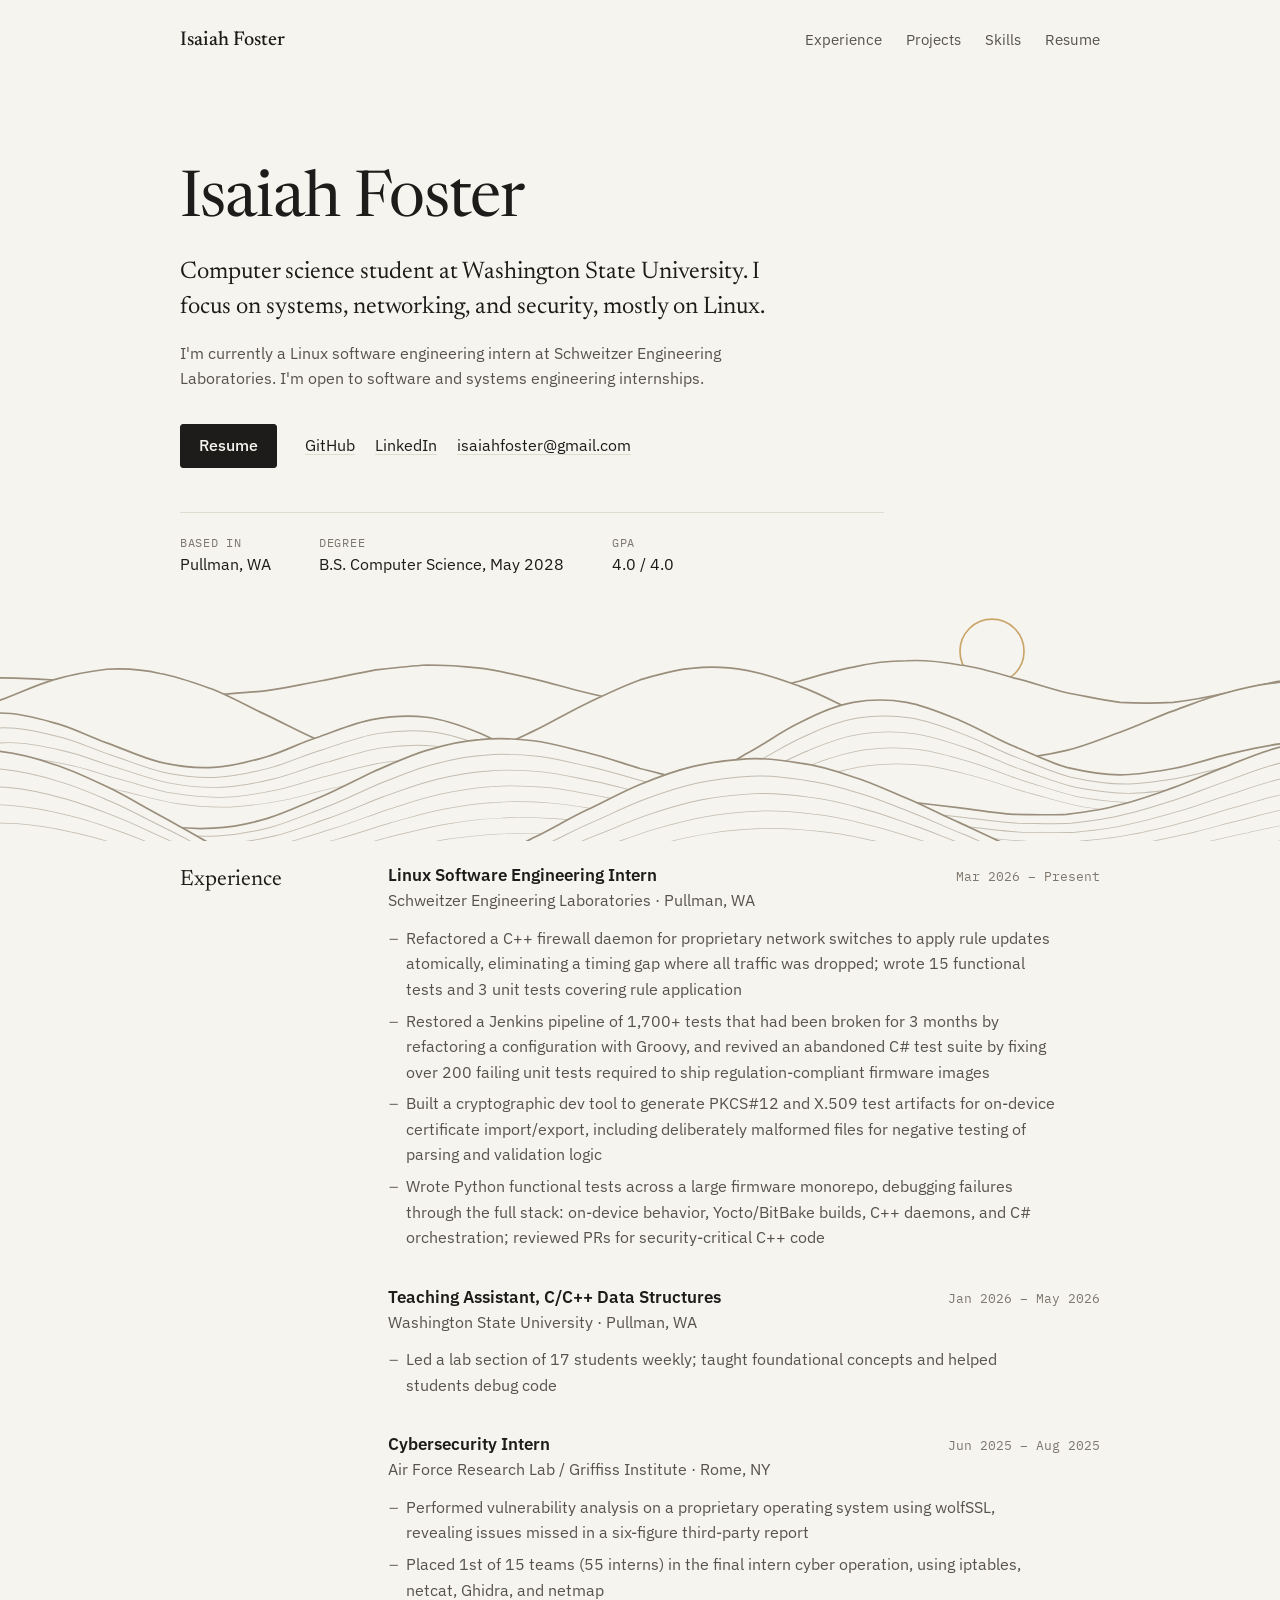
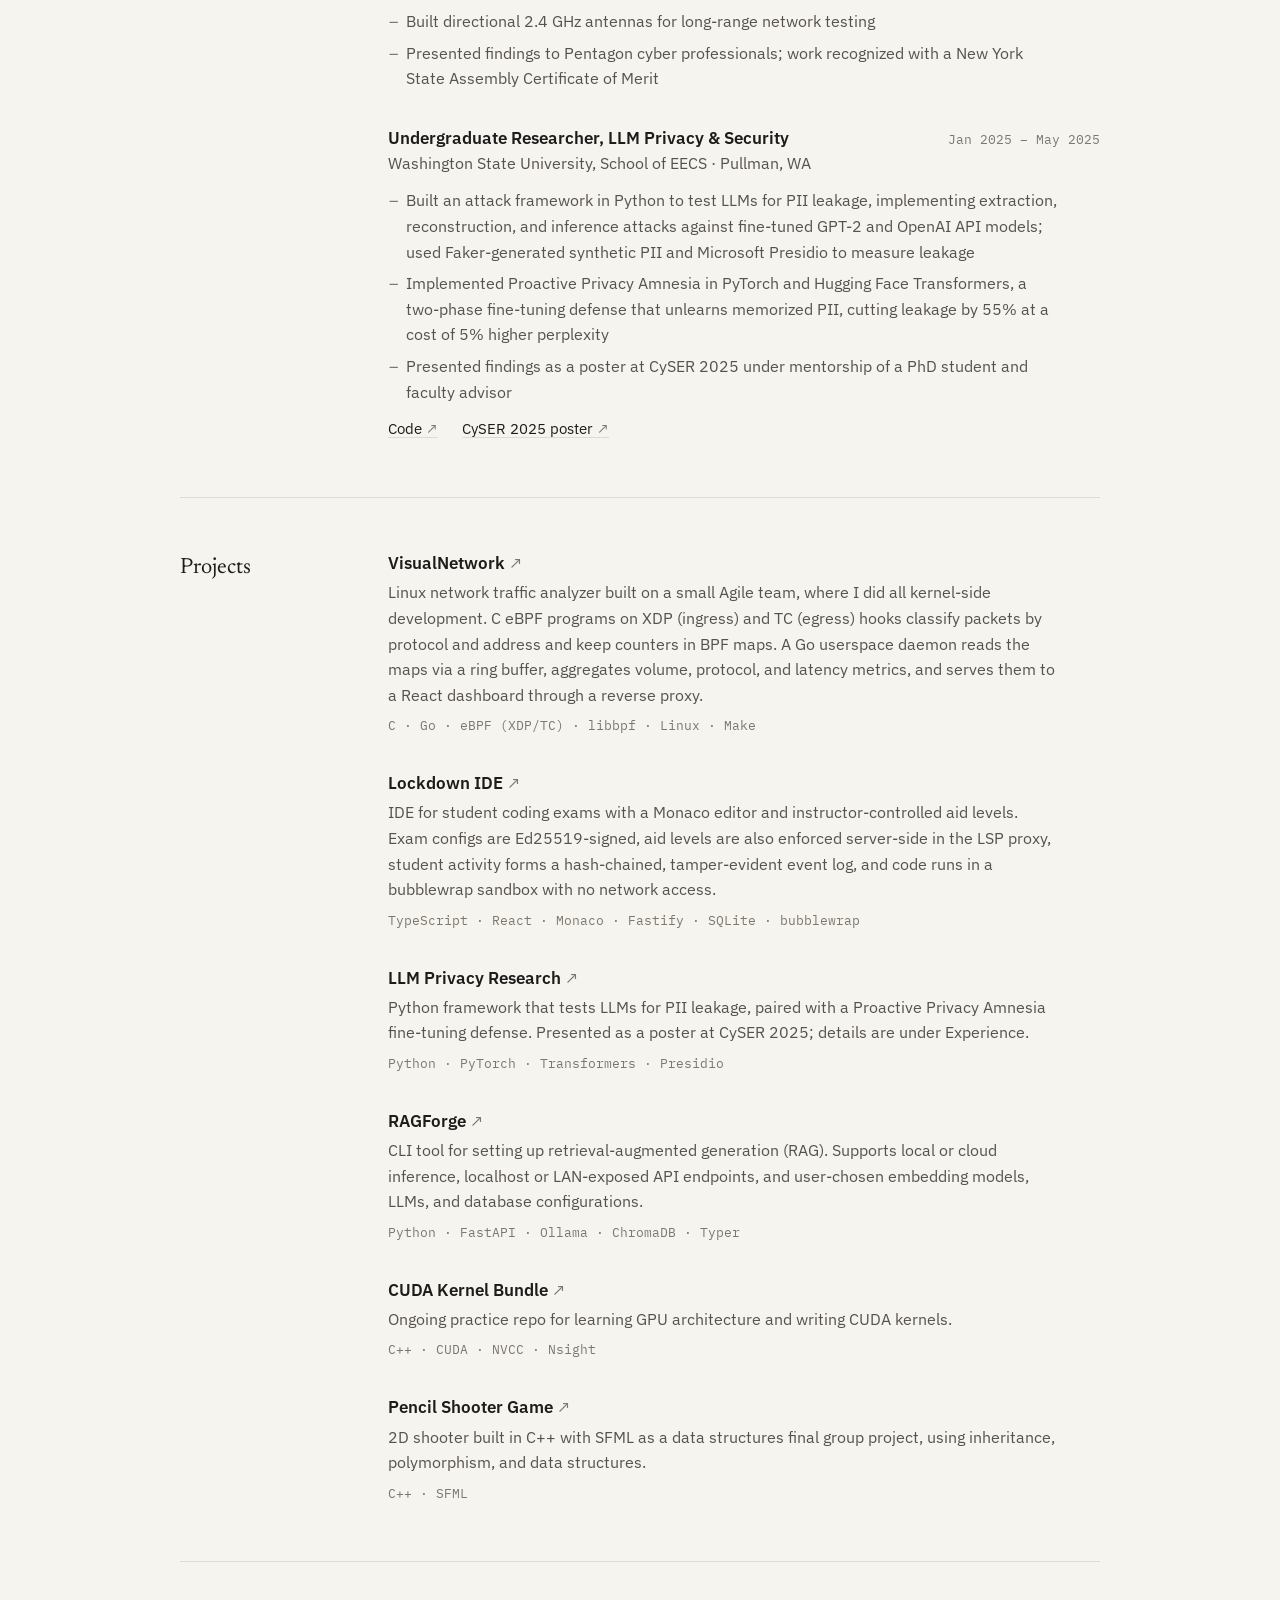
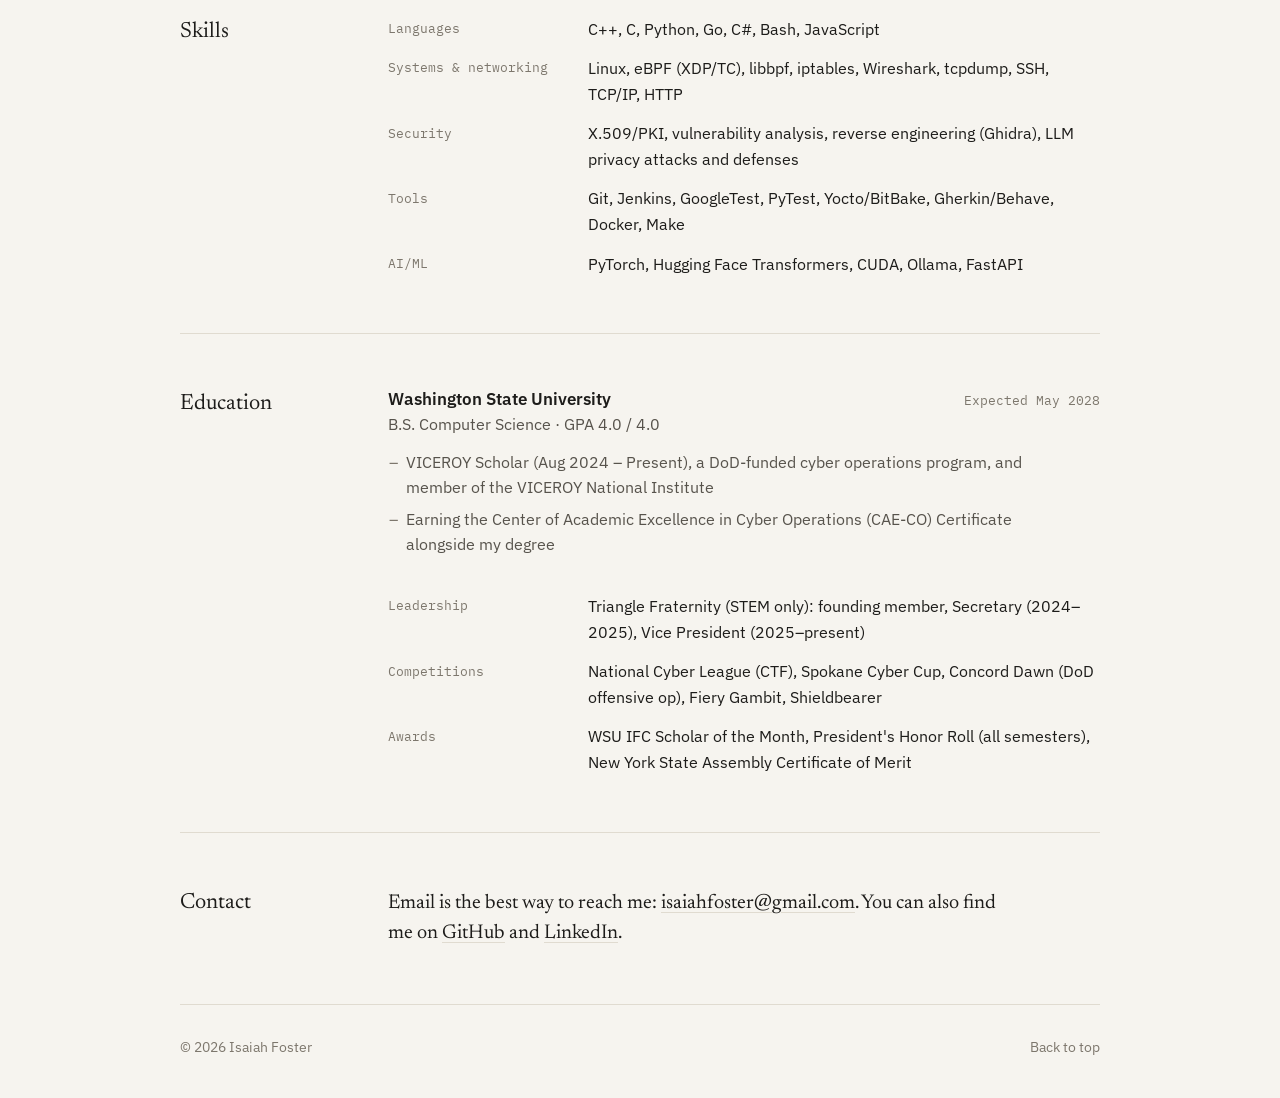
==== commit ac606af3: "Rewording" ====
--- a/index.html
+++ b/index.html
@@ -41,12 +41,12 @@
         <section class="intro wrap" aria-labelledby="intro-title">
             <h1 id="intro-title">Isaiah Foster</h1>
             <p class="intro-lead">
-                Computer science student at Washington State University. I work on Linux systems,
-                security tooling, and machine learning privacy research.
+                Computer science student at Washington State University. I focus on systems, networking,
+                and security, mostly on Linux.
             </p>
             <p class="intro-body">
                 I'm currently a Linux software engineering intern at Schweitzer Engineering Laboratories.
-                I'm looking for software engineering and security internships.
+                I'm open to software and systems engineering internships.
             </p>
             <div class="intro-actions">
                 <a href="resume.html" class="btn">Resume</a>
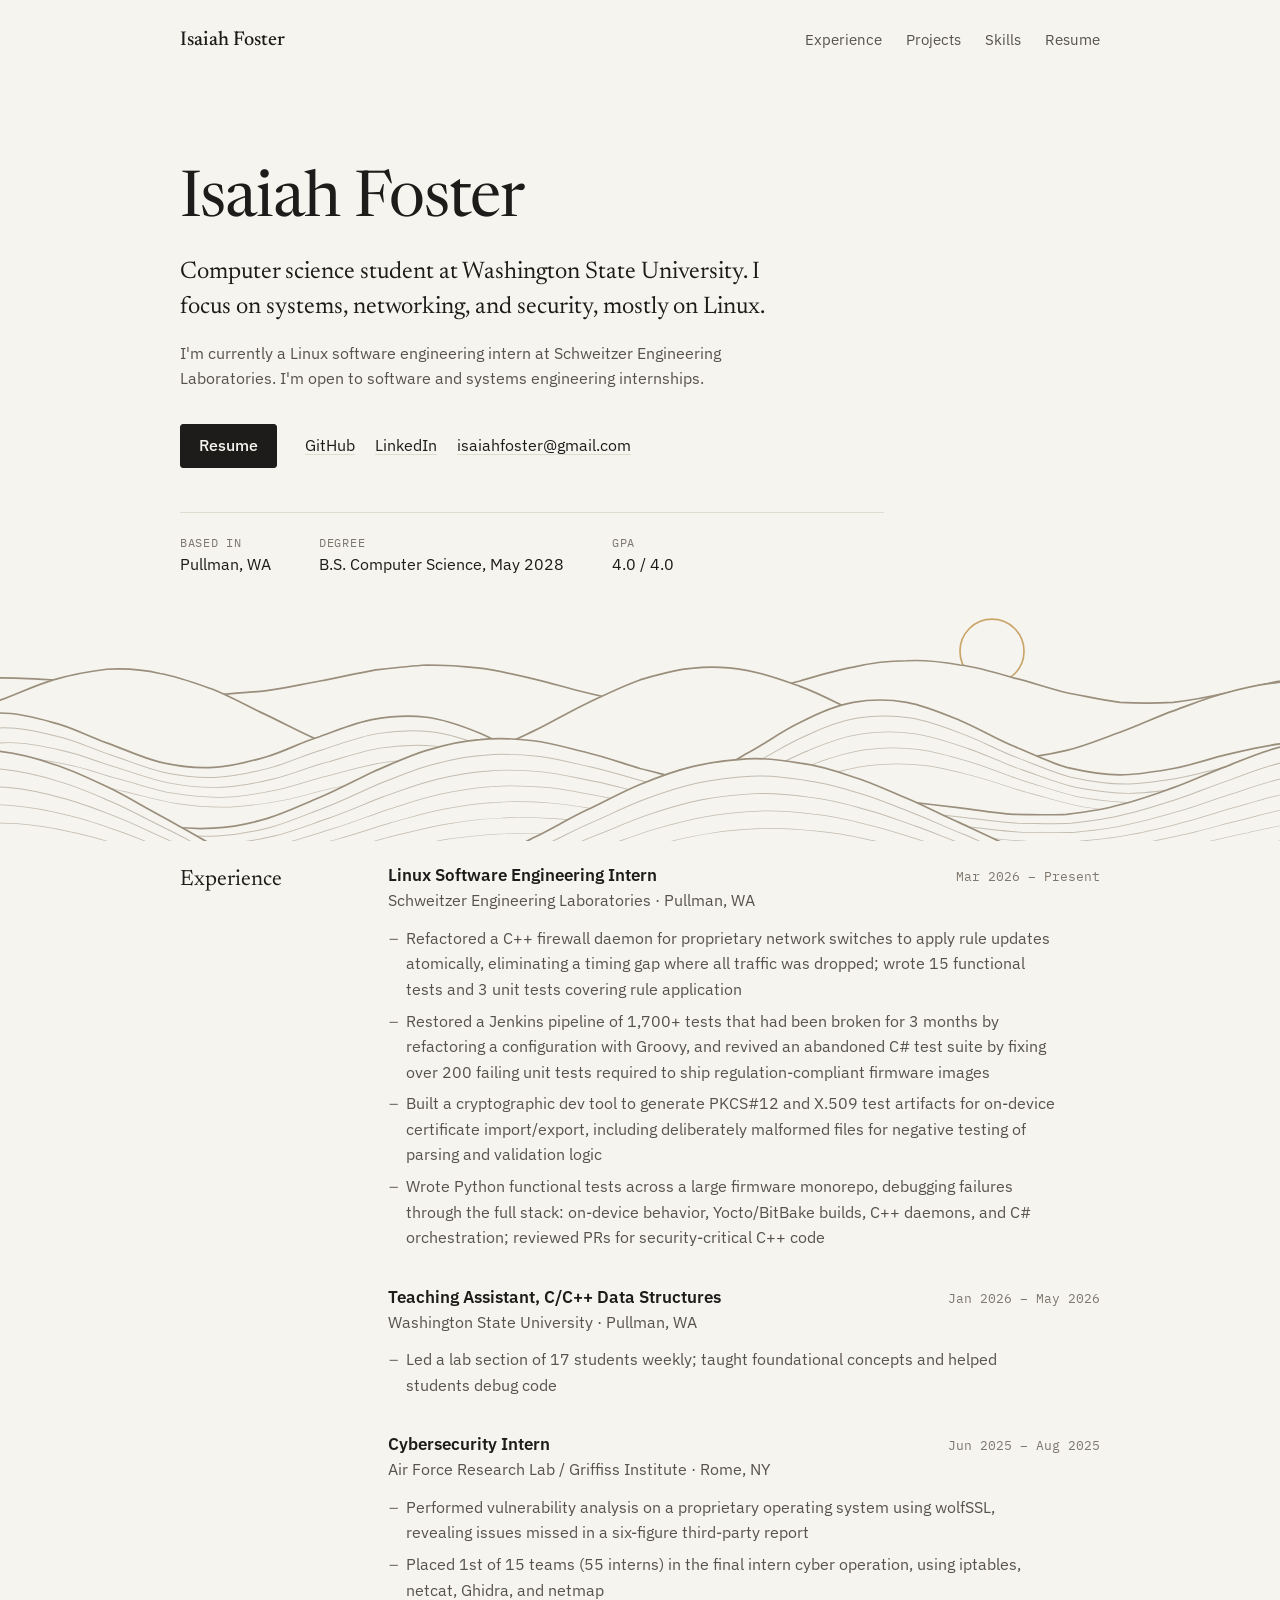
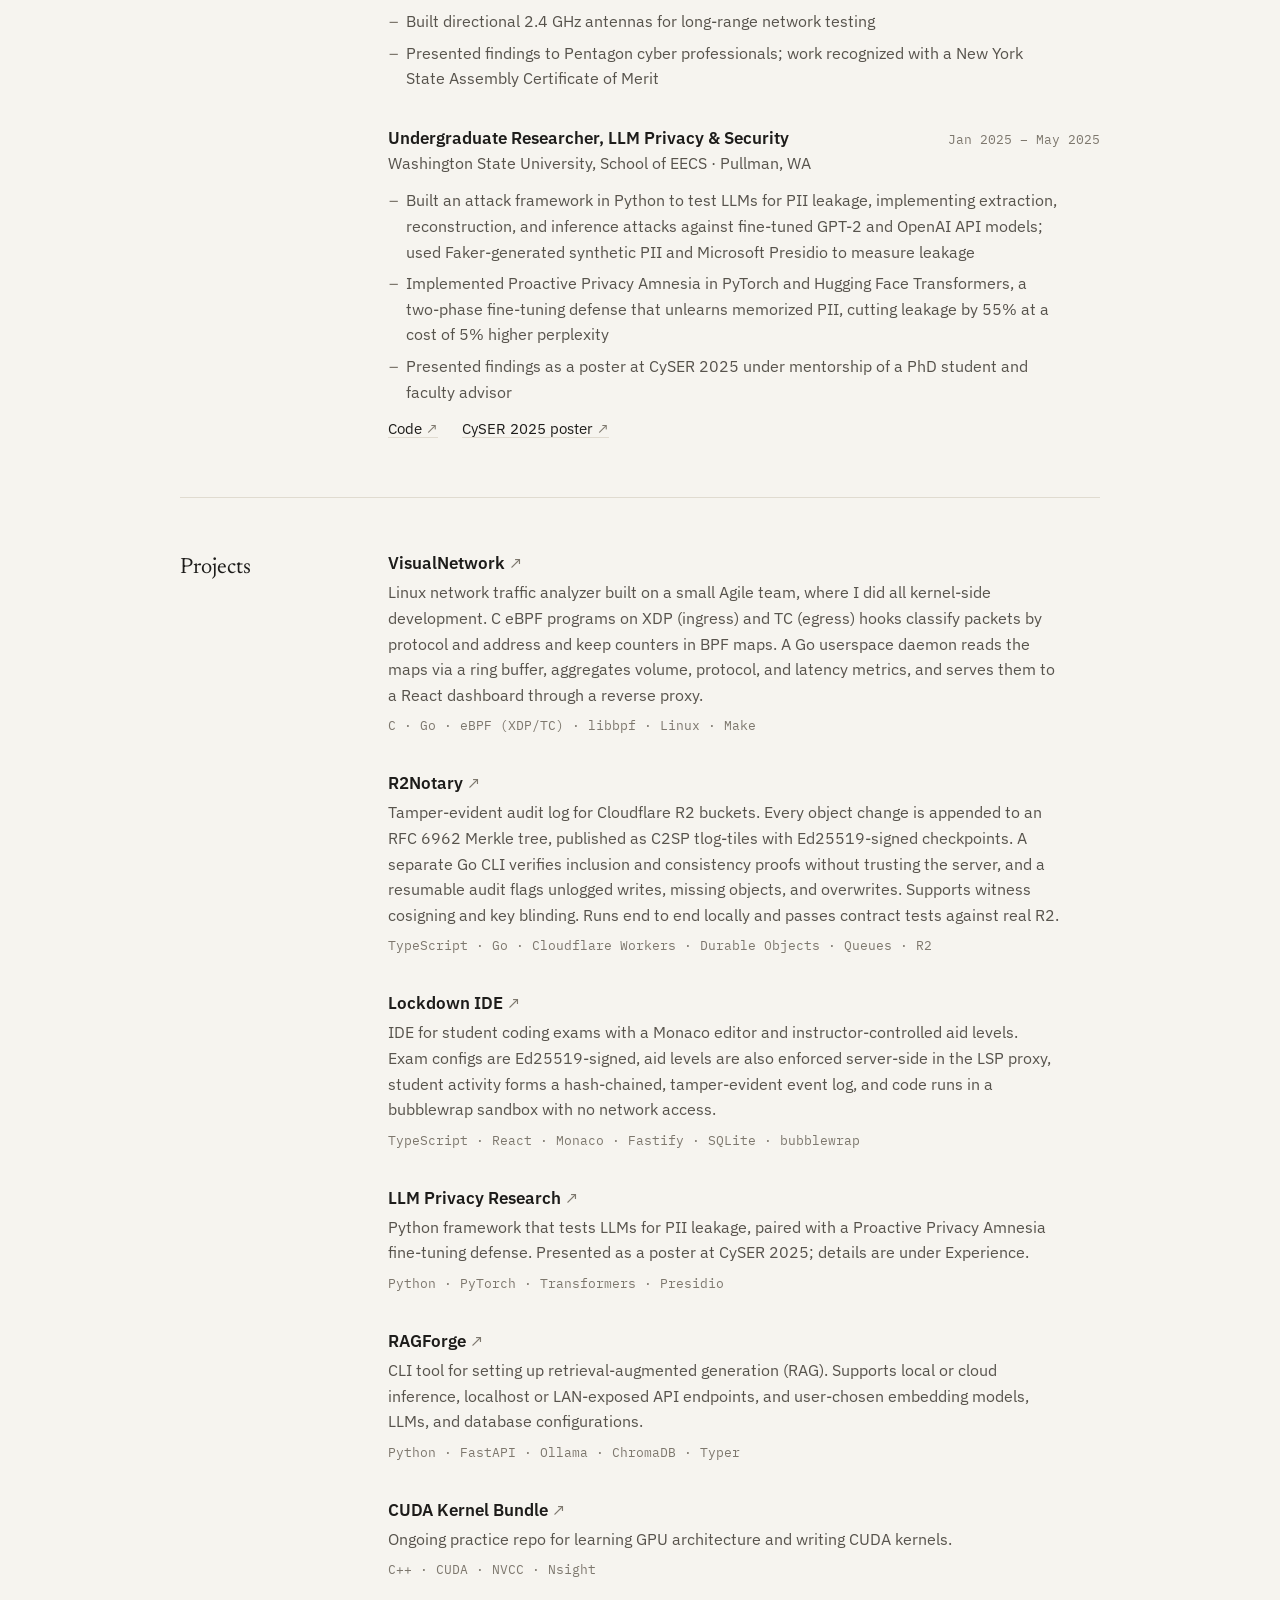
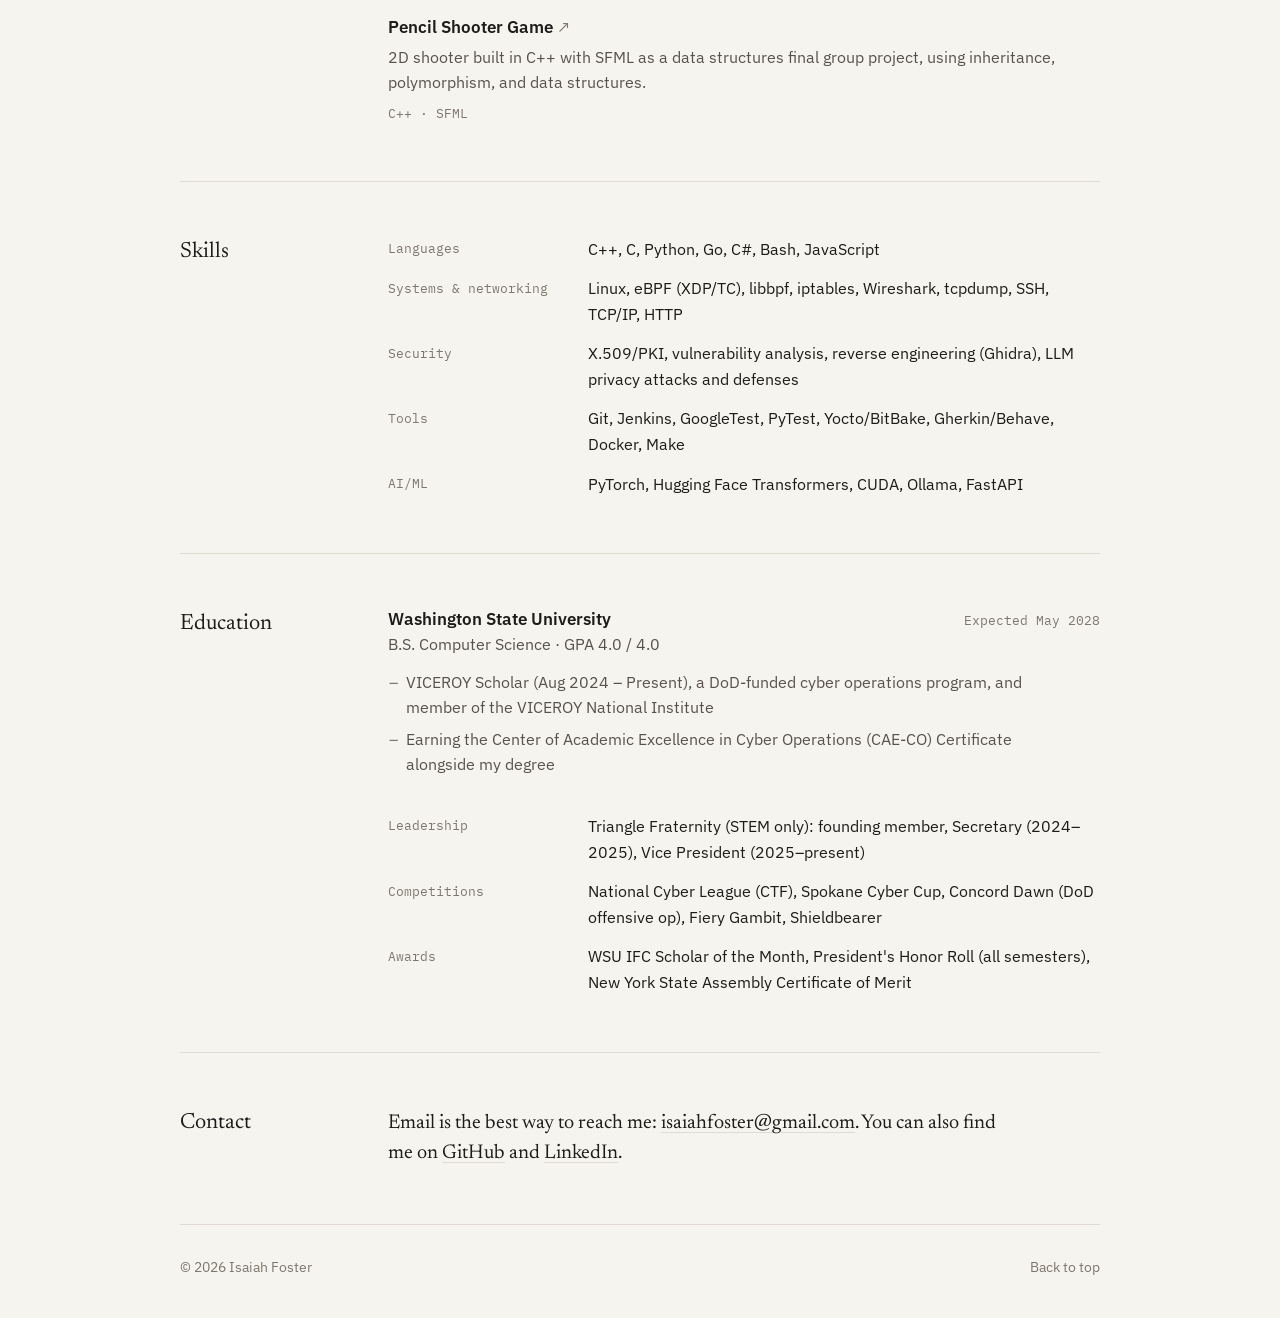
==== commit 58af3ed4: "Add R2Notary to projects Co-Authored-By: Claude Opus 5.5 <noreply@anthropic.com>" ====
--- a/index.html
+++ b/index.html
@@ -152,6 +152,18 @@
                 </article>
 
                 <article class="entry">
+                    <h3><a href="https://github.com/isaiah-foster/R2Notary" target="_blank" rel="noopener noreferrer">R2Notary <span aria-hidden="true">↗</span></a></h3>
+                    <p>
+                        Tamper-evident audit log for Cloudflare R2 buckets. Every object change is appended to an RFC 6962
+                        Merkle tree, published as C2SP tlog-tiles with Ed25519-signed checkpoints. A separate Go CLI verifies
+                        inclusion and consistency proofs without trusting the server, and a resumable audit flags unlogged
+                        writes, missing objects, and overwrites. Supports witness cosigning and key blinding. Runs end to end
+                        locally and passes contract tests against real R2.
+                    </p>
+                    <p class="tech"><span class="sr-only">Built with: </span>TypeScript · Go · Cloudflare Workers · Durable Objects · Queues · R2</p>
+                </article>
+
+                <article class="entry">
                     <h3><a href="https://github.com/isaiah-foster/lockdown-ide" target="_blank" rel="noopener noreferrer">Lockdown IDE <span aria-hidden="true">↗</span></a></h3>
                     <p>
                         IDE for student coding exams with a Monaco editor and instructor-controlled aid levels. Exam configs are
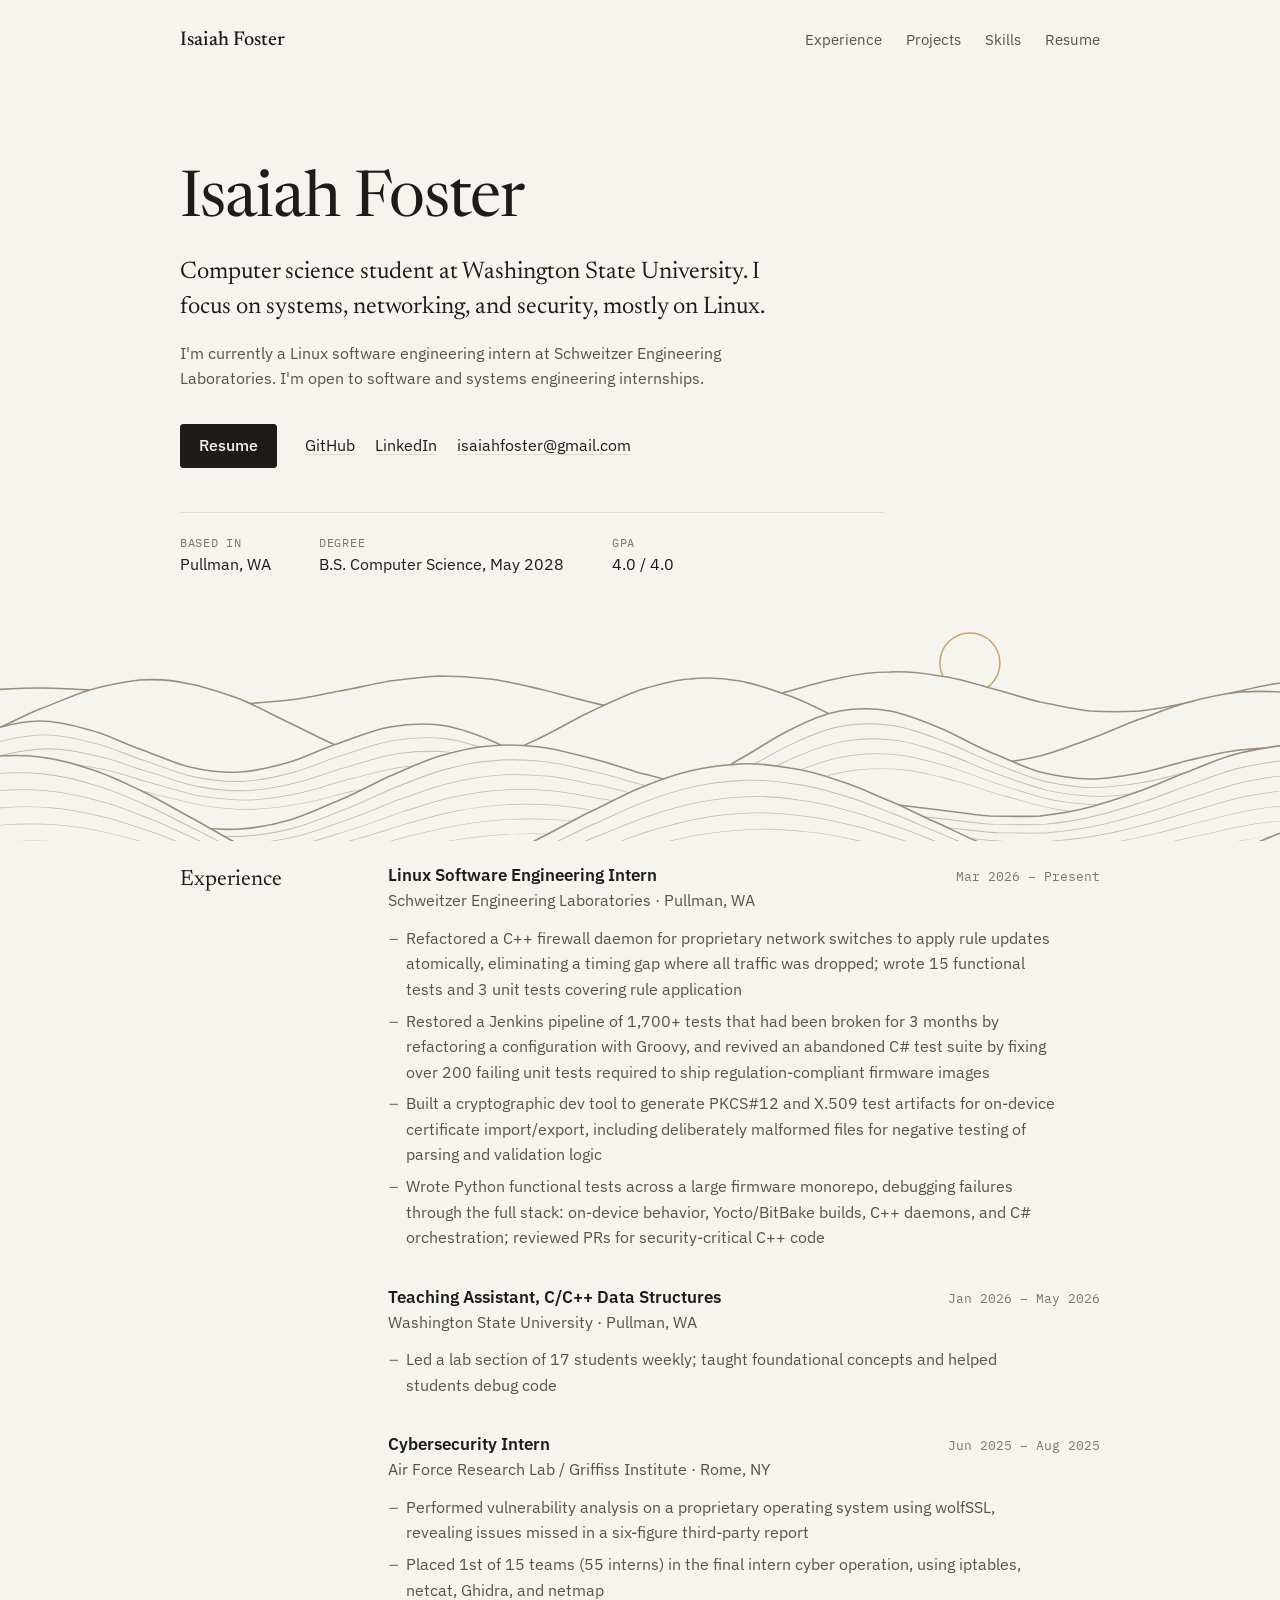
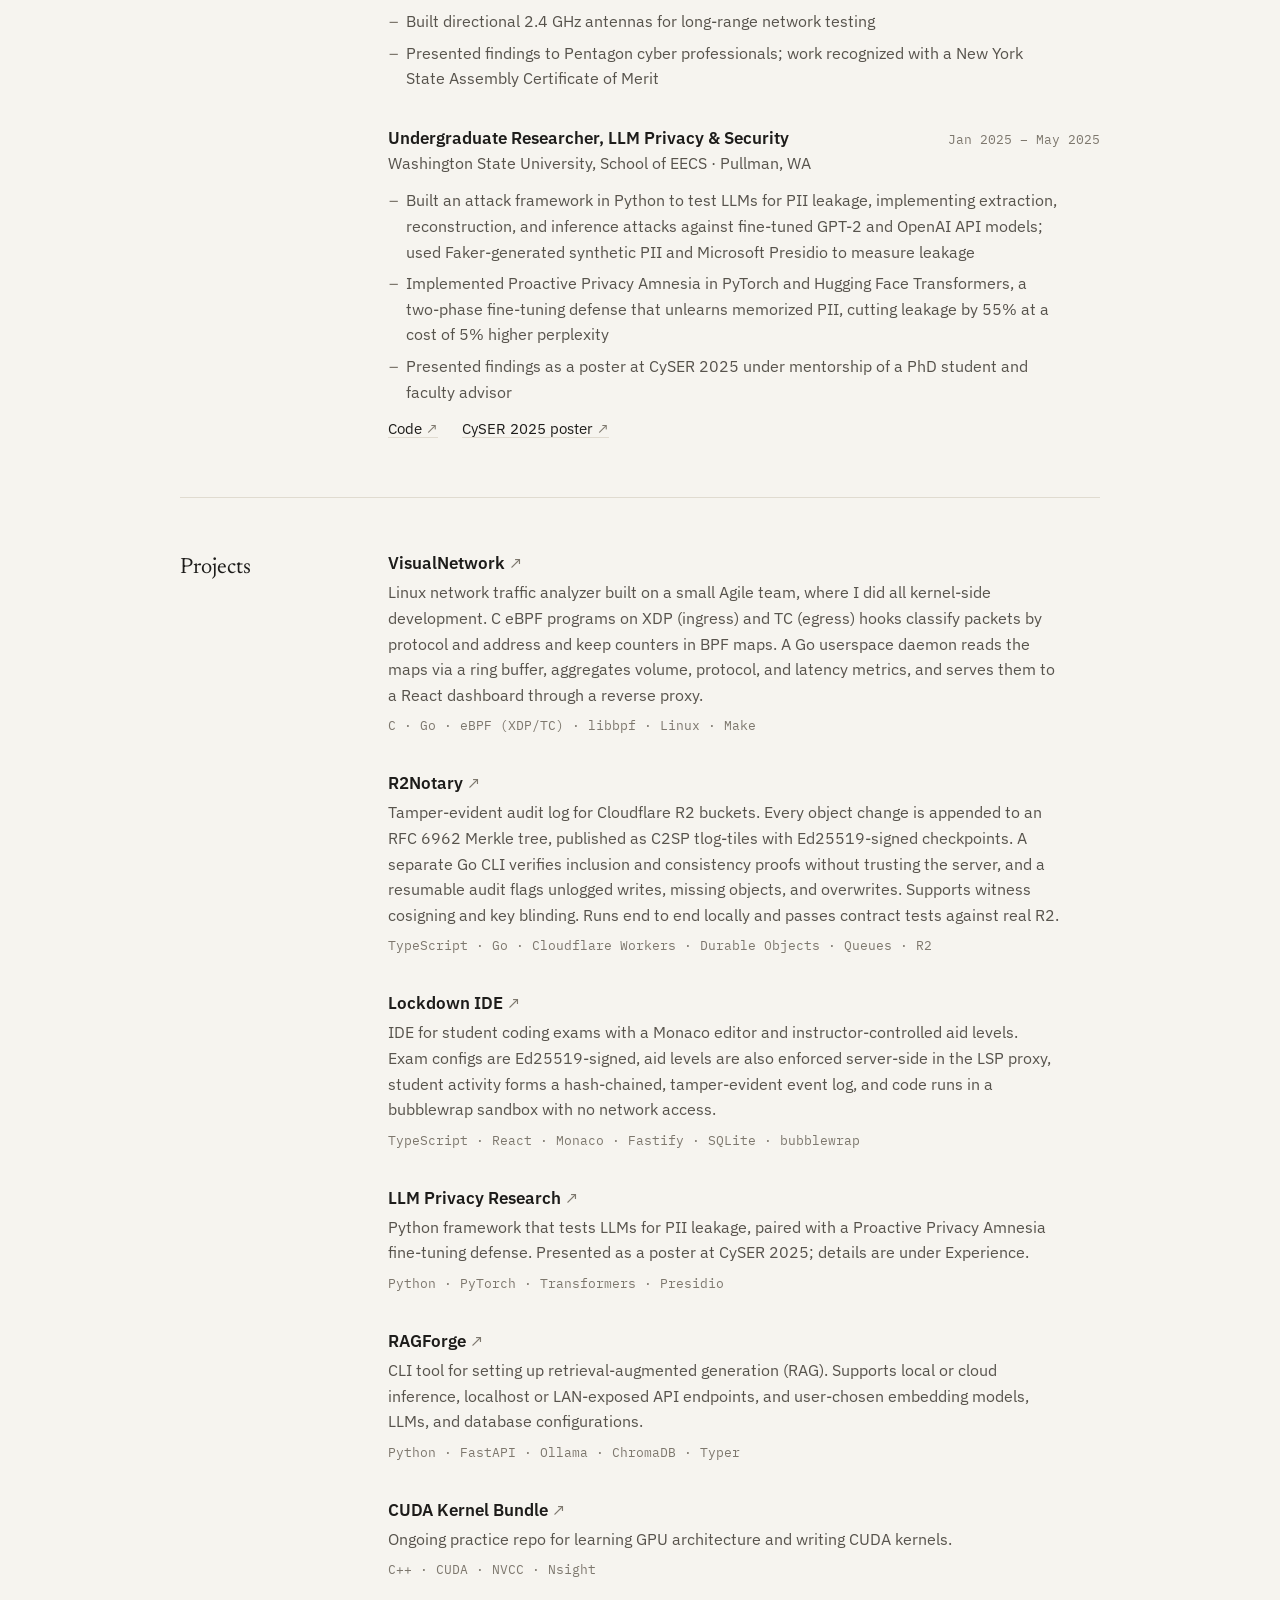
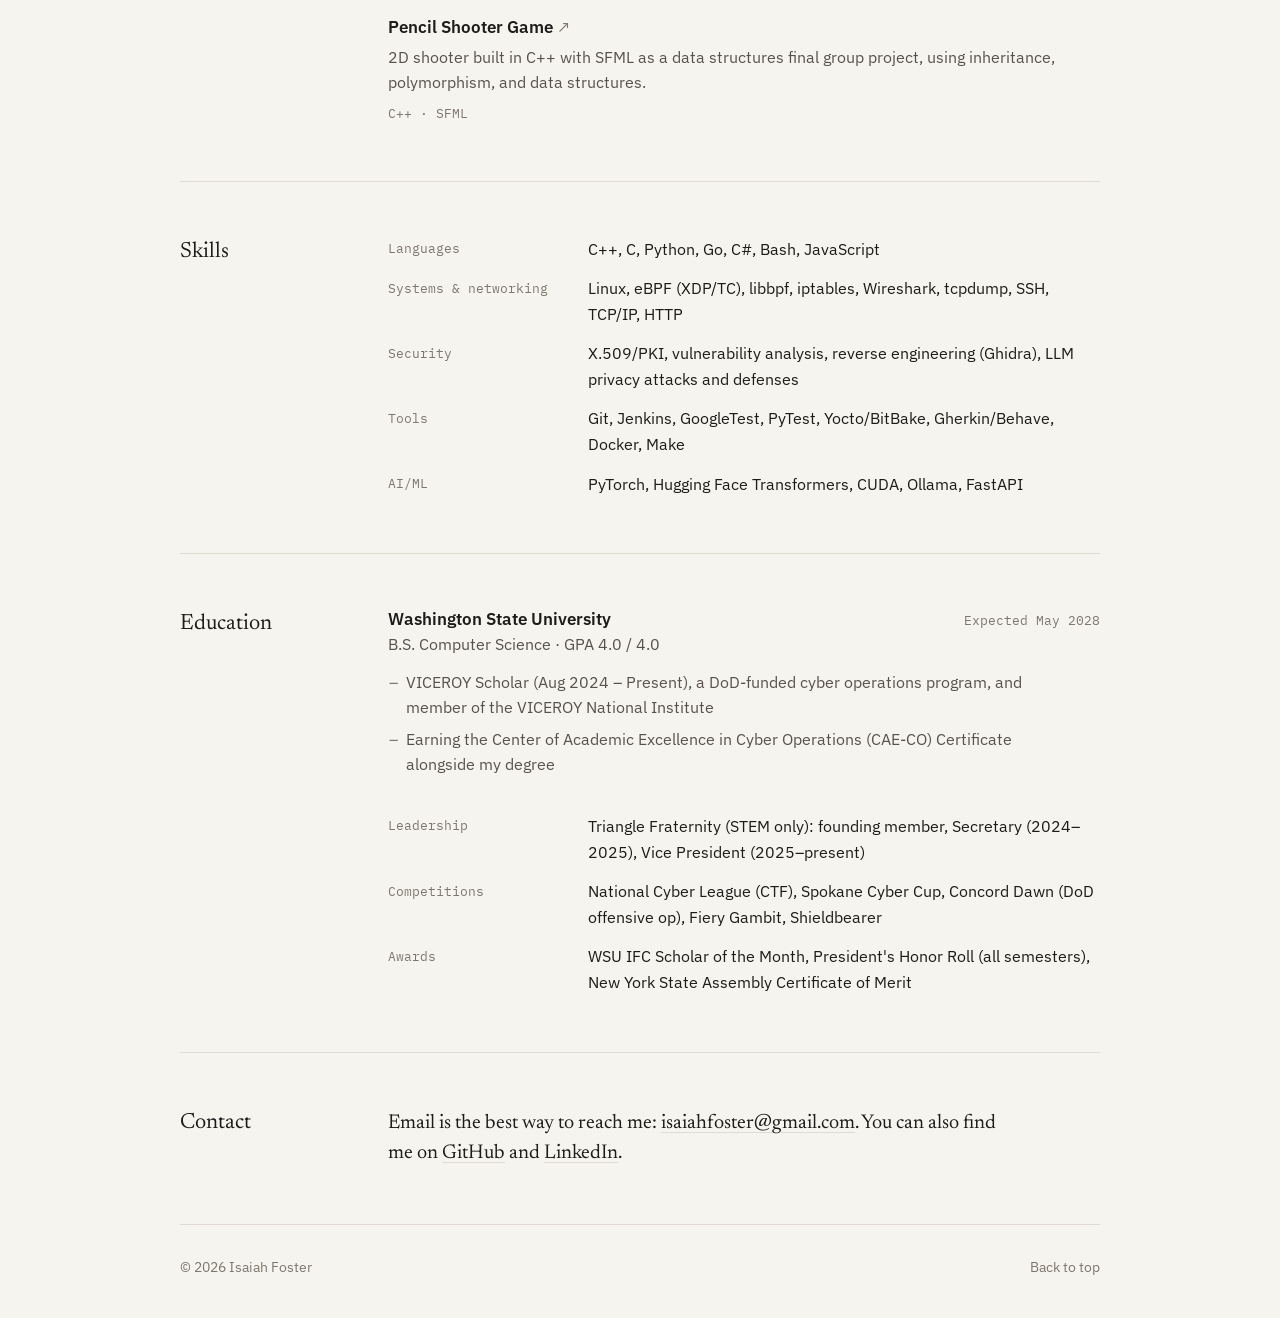
==== commit 5eb14714: "resize palouse artwork" ====
--- a/index.html
+++ b/index.html
@@ -73,7 +73,7 @@
         </section>
 
         <div class="landscape">
-            <img src="palouse.svg" alt="" width="1200" height="240">
+            <img src="palouse.svg" alt="" width="3840" height="240">
         </div>
 
         <section id="experience" class="section wrap" aria-labelledby="experience-title">
--- a/style.css
+++ b/style.css
@@ -270,7 +270,8 @@
 
 .landscape img {
     width: 100%;
-    height: clamp(110px, 20vw, 240px);
+    /* The art is 16:1, so past 3840px it grows rather than losing its top. */
+    height: clamp(110px, 20vw, max(240px, 100vw / 16));
     object-fit: cover;
     object-position: center bottom;
 }
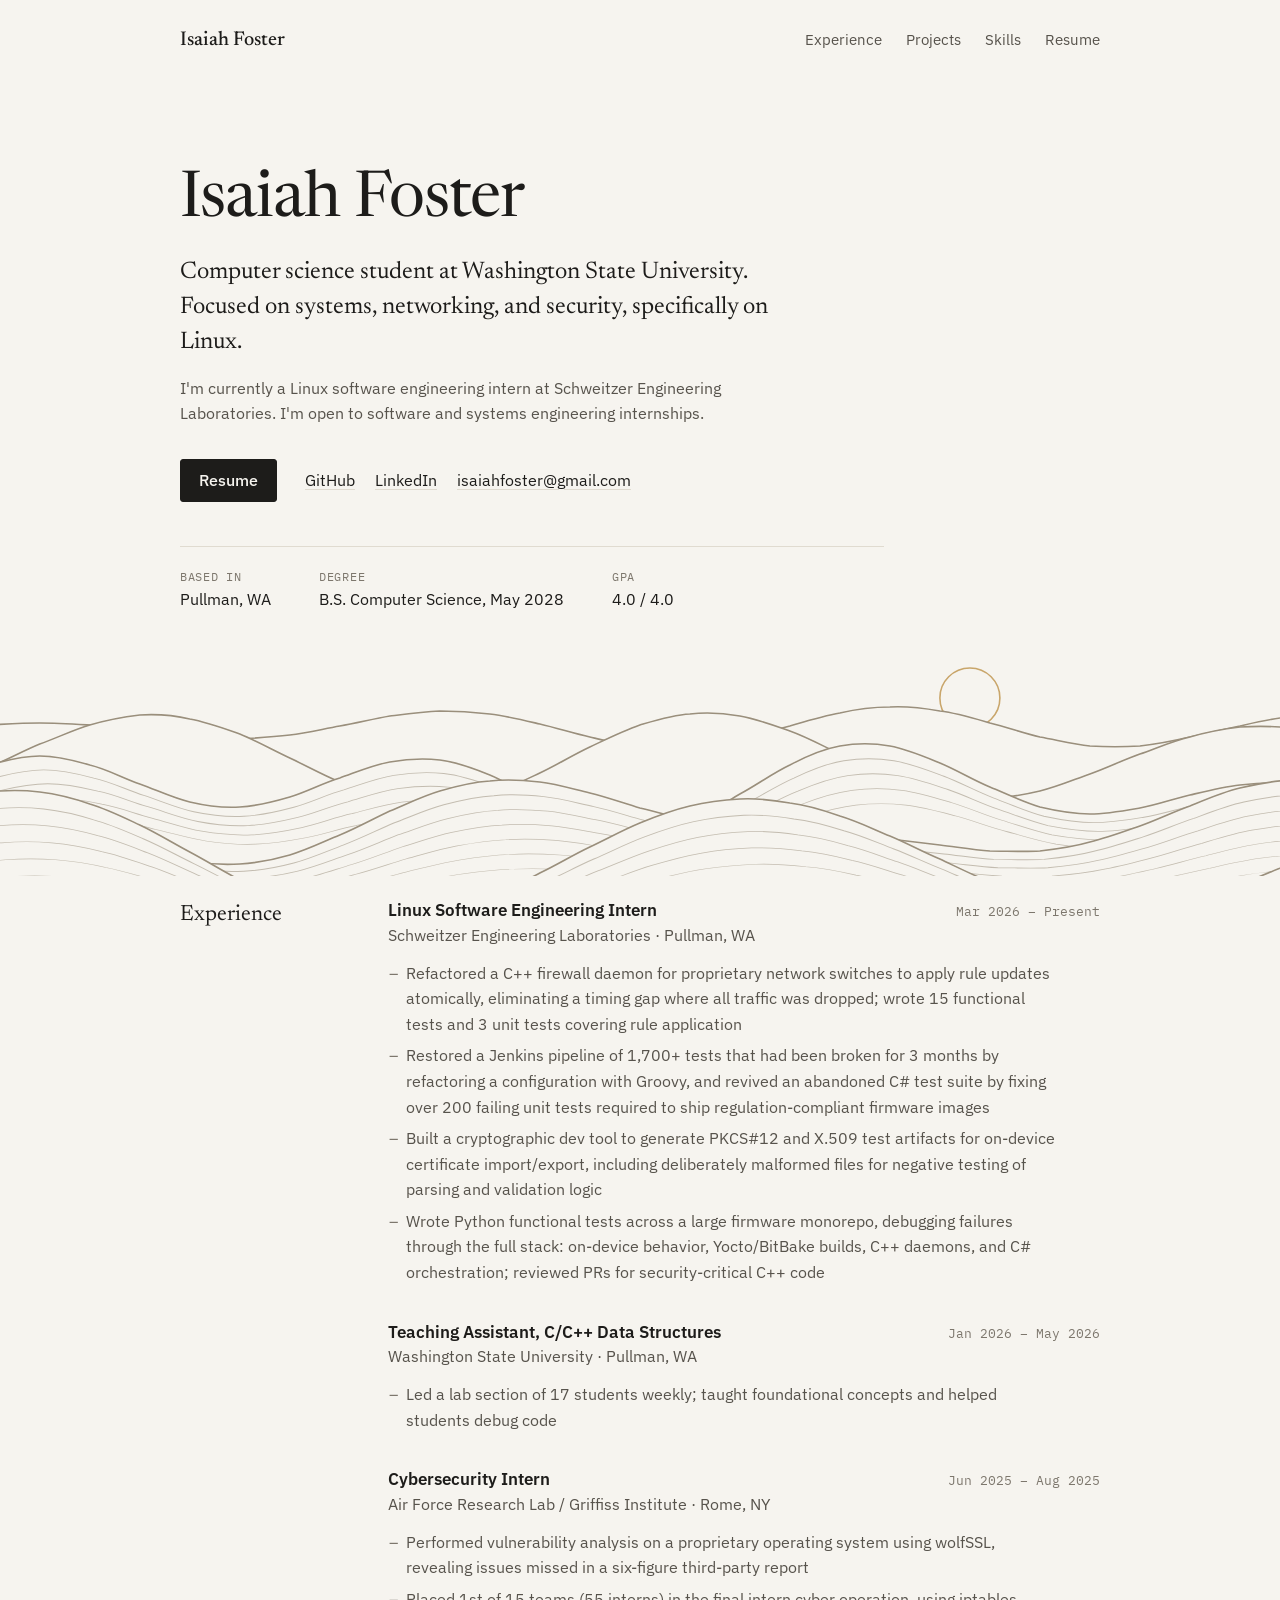
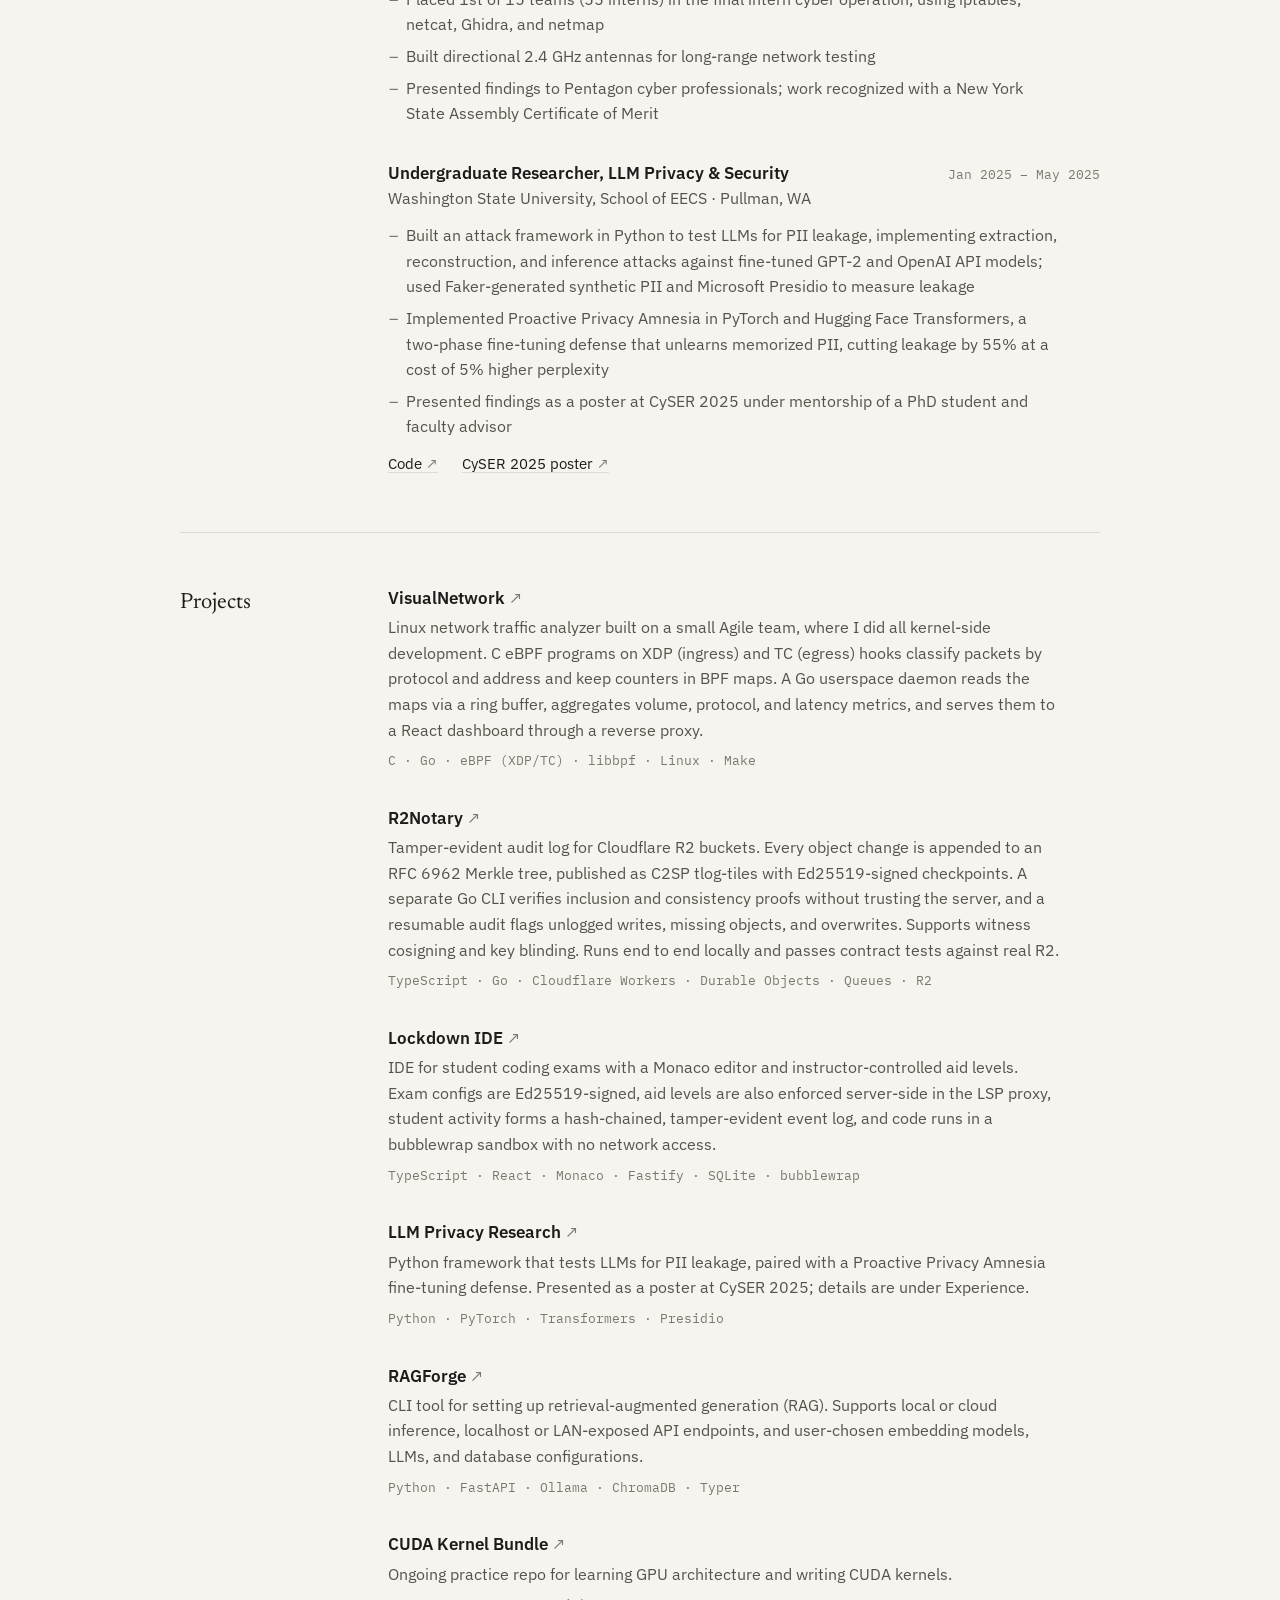
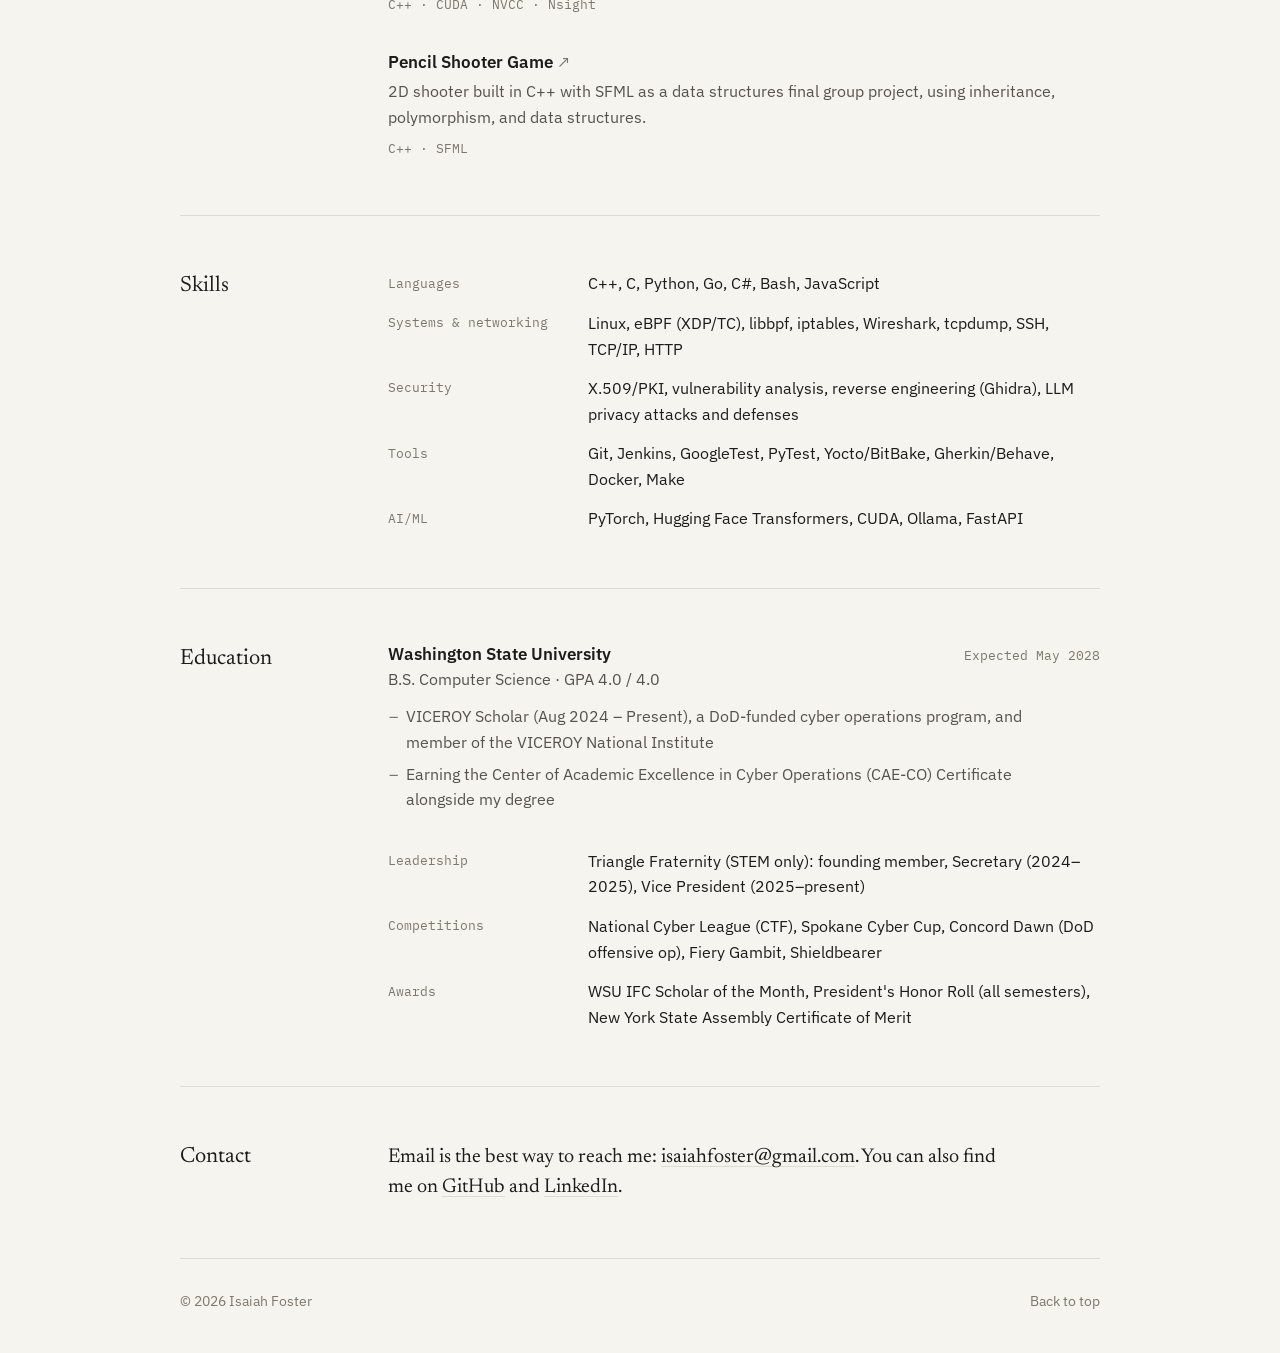
==== commit 568ebdc5: "reword" ====
--- a/index.html
+++ b/index.html
@@ -41,8 +41,8 @@
         <section class="intro wrap" aria-labelledby="intro-title">
             <h1 id="intro-title">Isaiah Foster</h1>
             <p class="intro-lead">
-                Computer science student at Washington State University. I focus on systems, networking,
-                and security, mostly on Linux.
+                Computer science student at Washington State University. Focused on systems, networking,
+                and security, specifically on Linux.
             </p>
             <p class="intro-body">
                 I'm currently a Linux software engineering intern at Schweitzer Engineering Laboratories.
